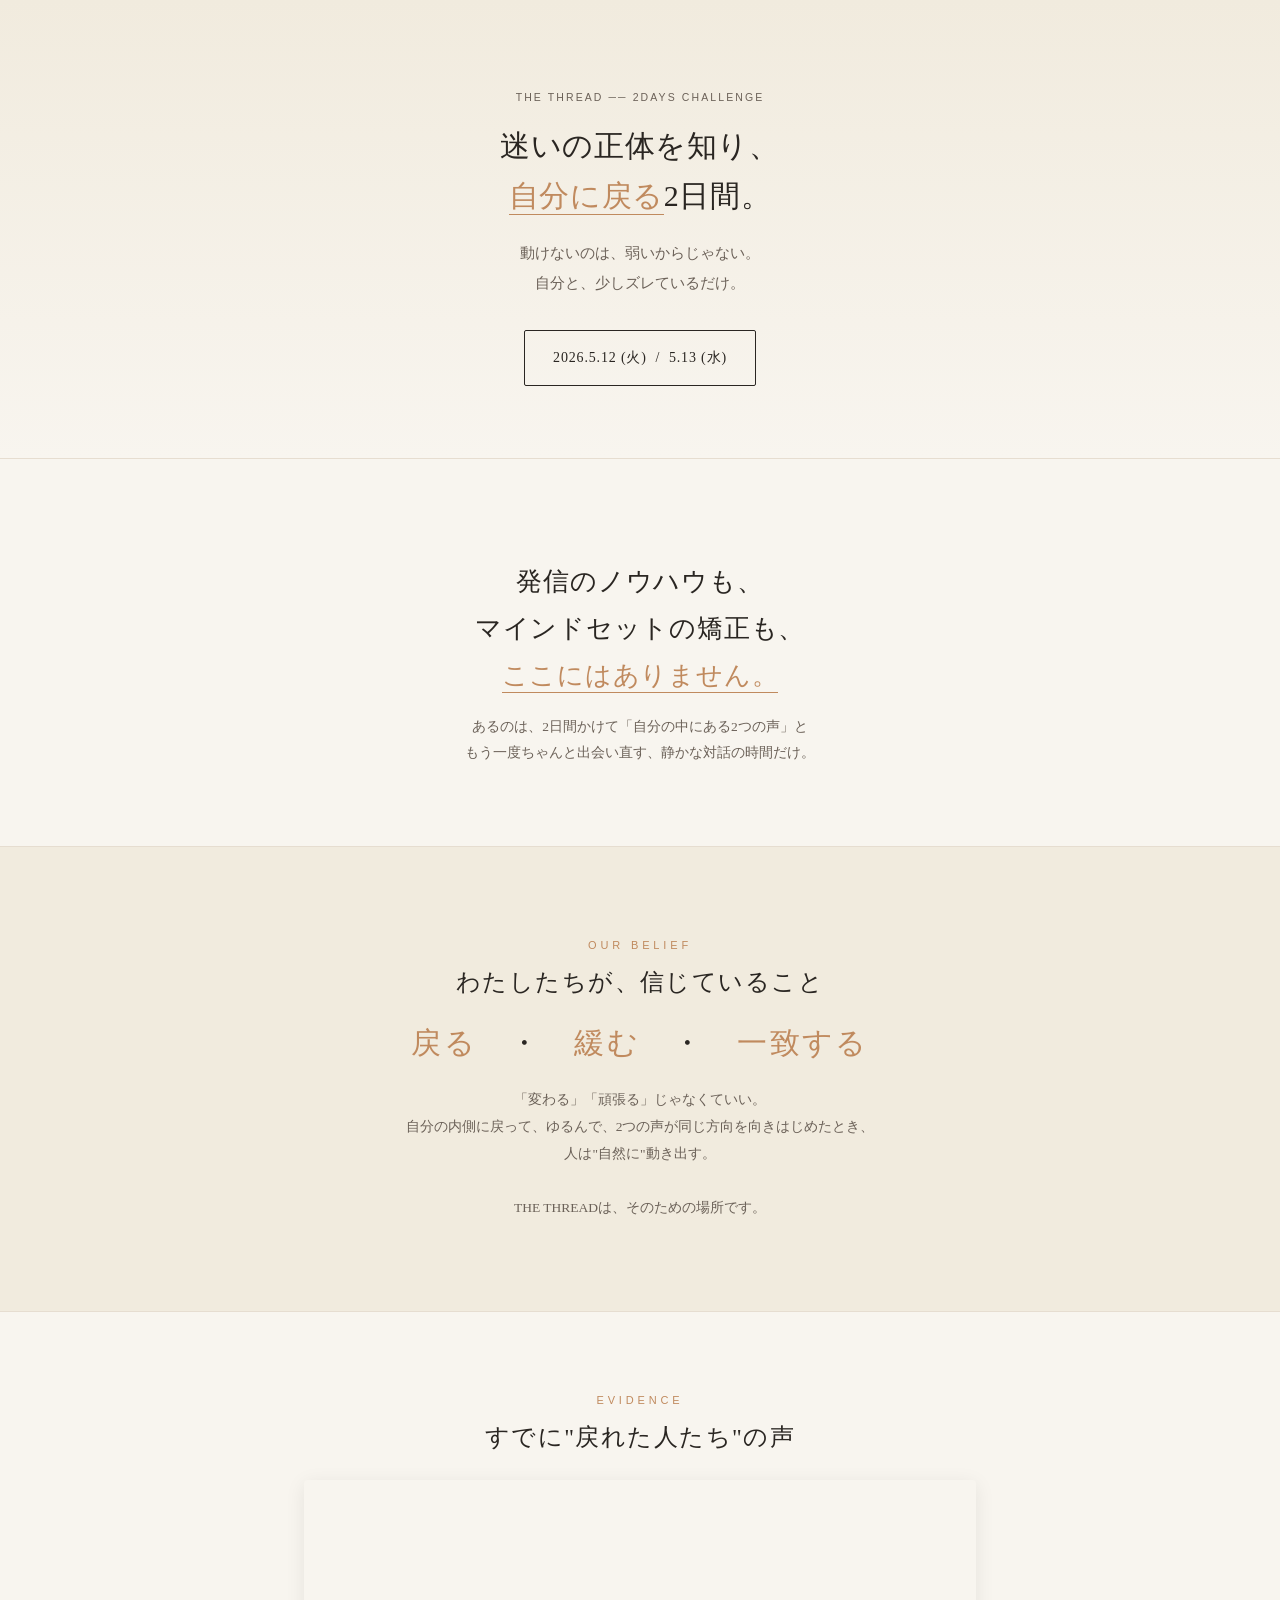
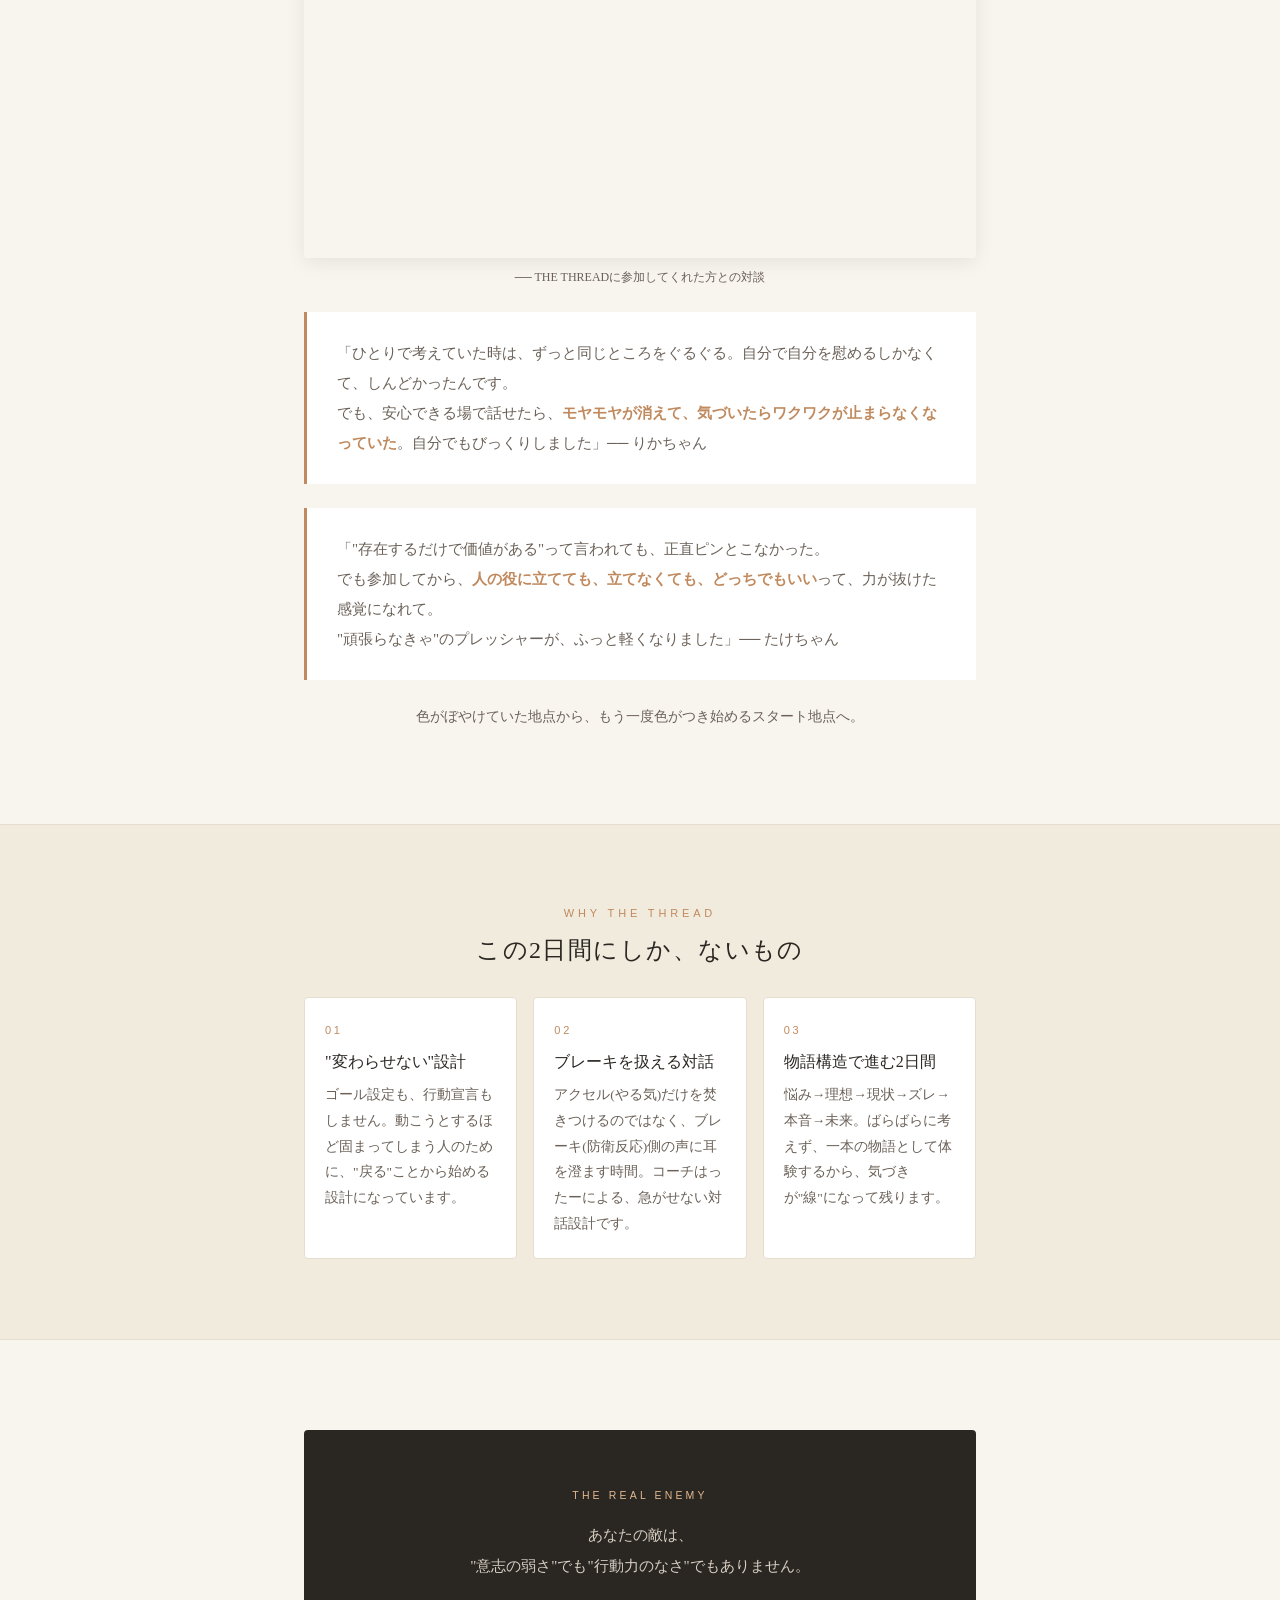
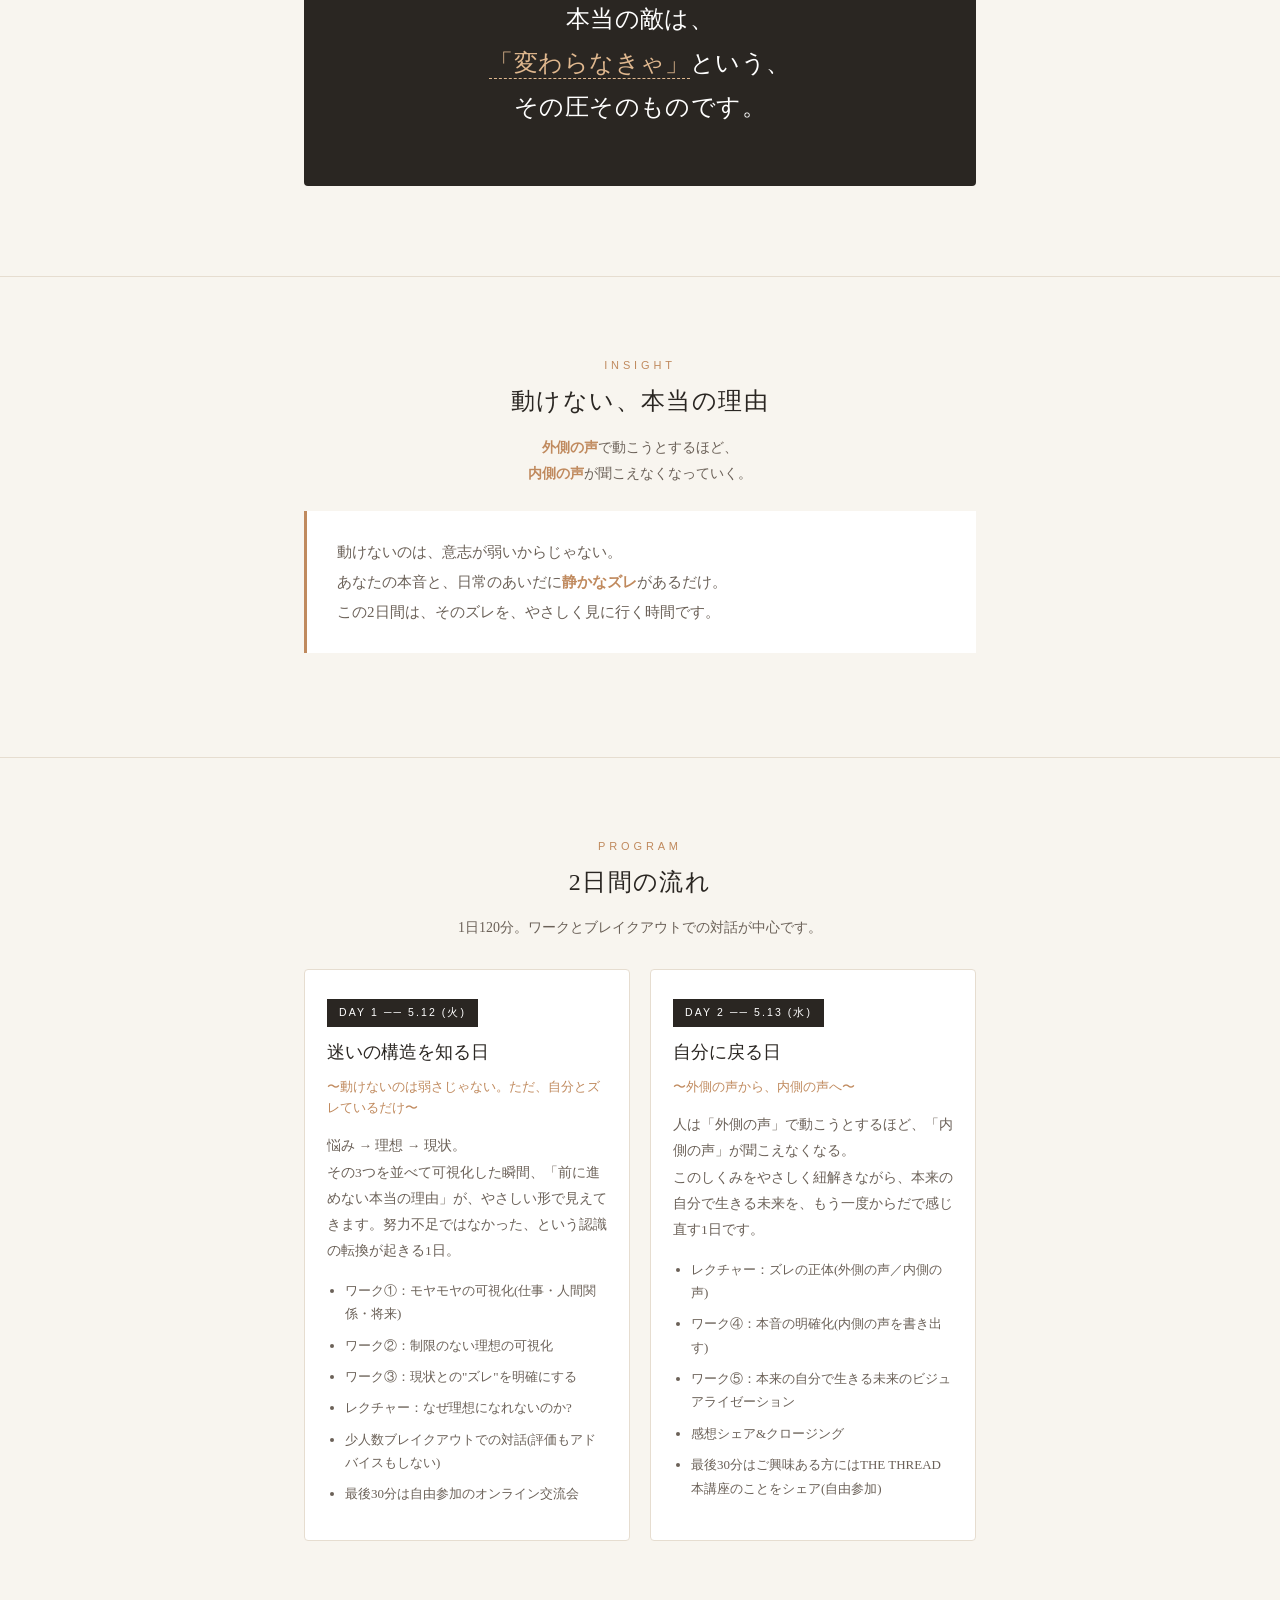
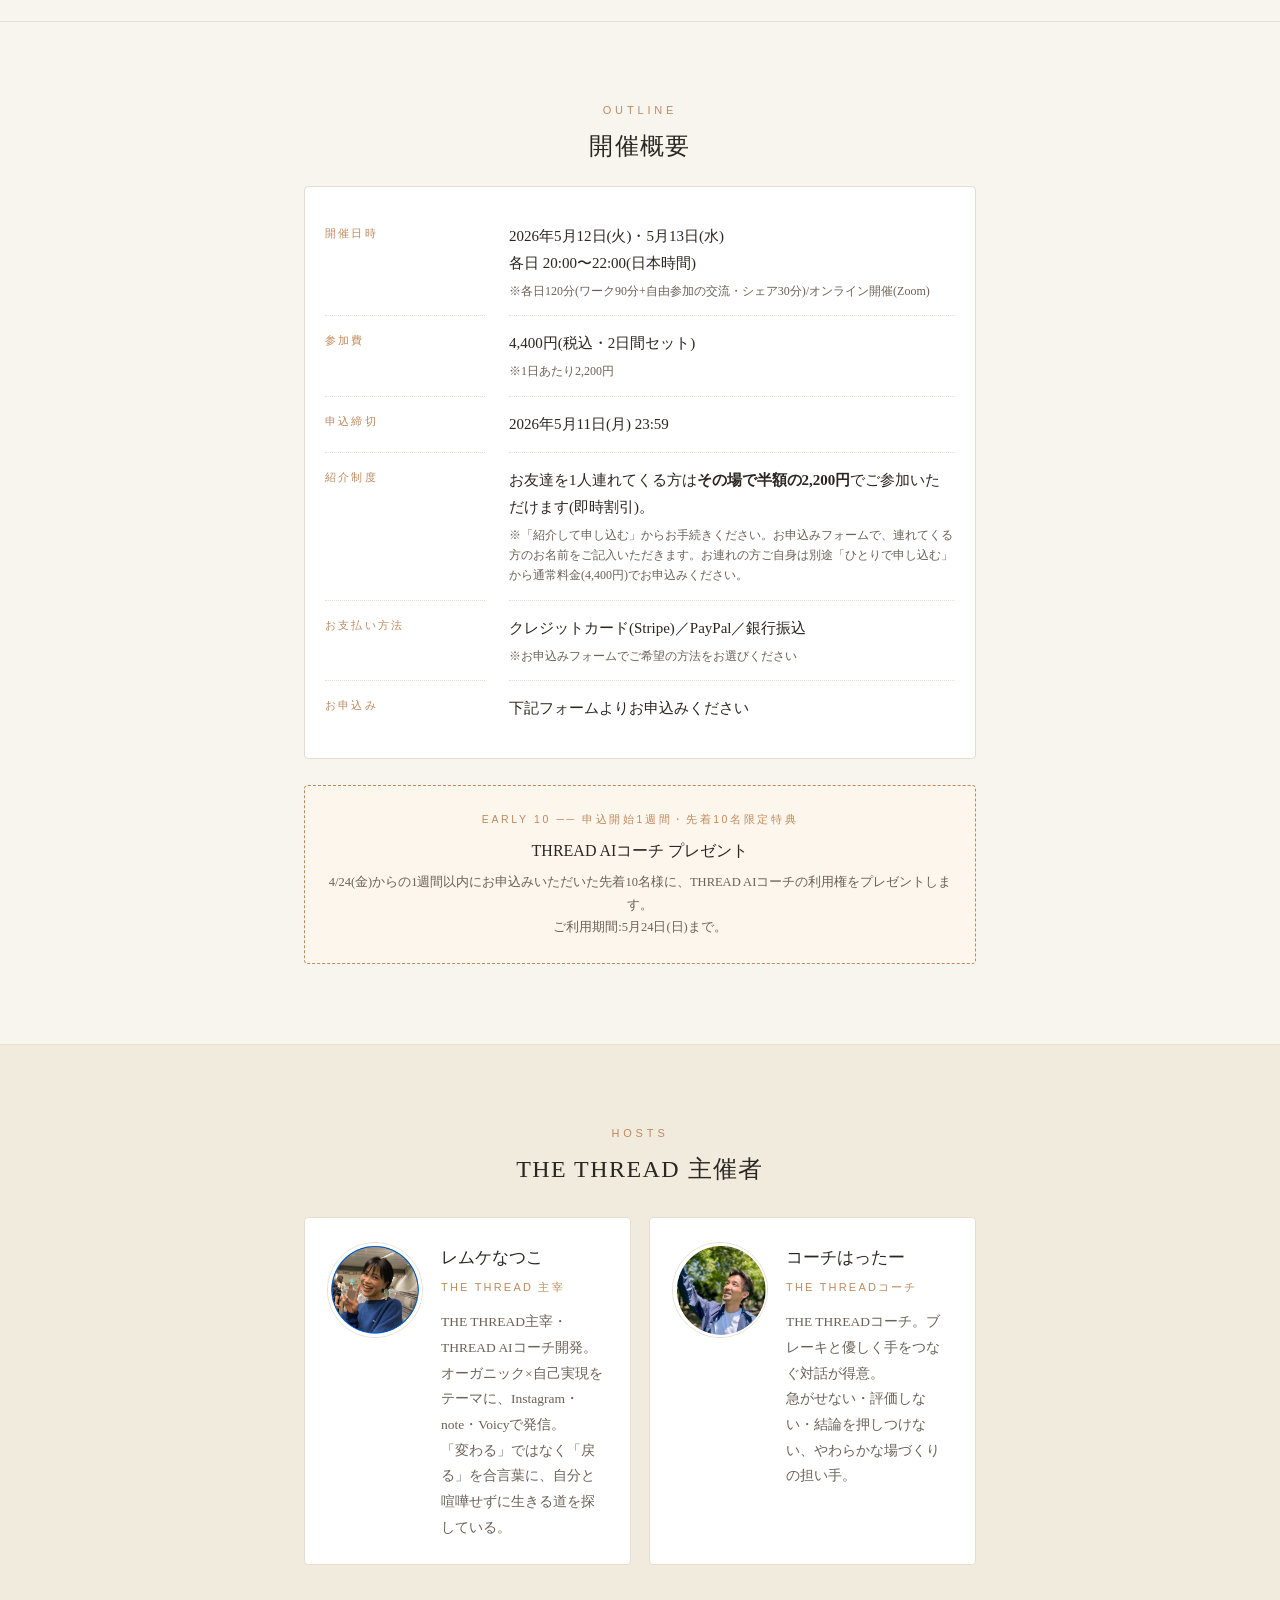
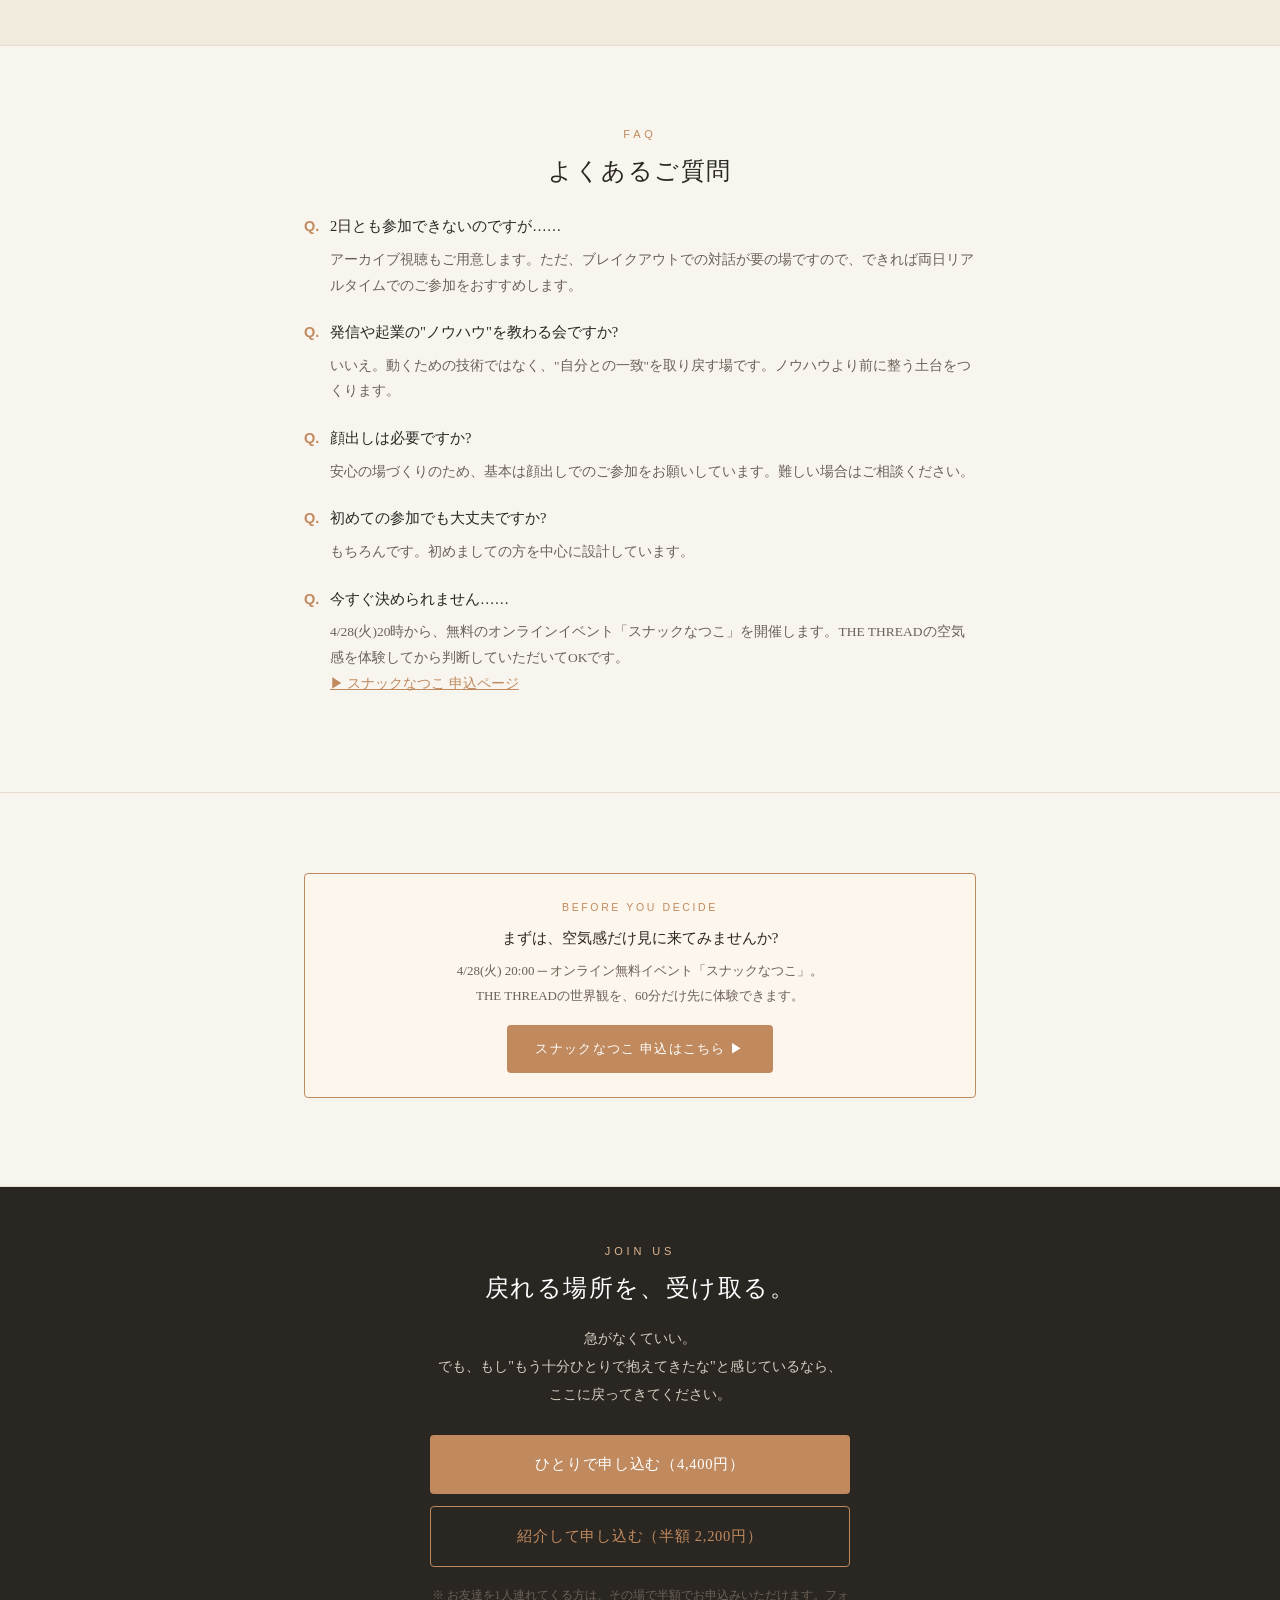
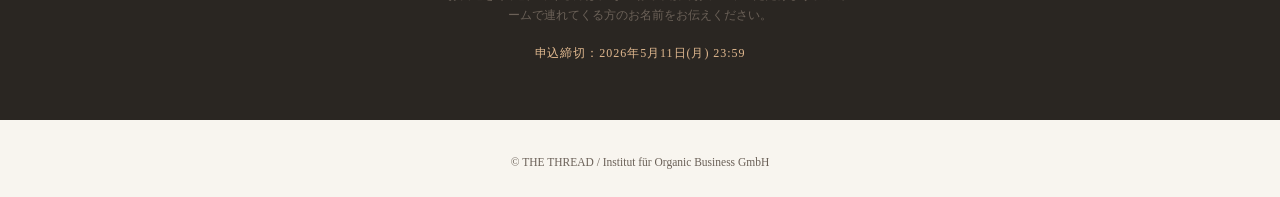
==== 2day/index.html @ d7f99534 "reflect hatter feedback - add profile pics to 2day/ - remove AIコーチ from Unique (not in this challeng" ====
<!DOCTYPE html>
<html lang="ja">
<head>
<meta charset="UTF-8">
<meta name="viewport" content="width=device-width, initial-scale=1.0">
<title>THE THREAD 2日間チャレンジ｜動けないのは、意志が弱いからじゃない。</title>
<style>
  /* mobile-first design — base styles optimised for 375-414px width */
  :root{
    --bg:#f8f5ef;
    --ink:#2a2622;
    --sub:#6b6158;
    --accent:#c08a5e;
    --accent-soft:#fdf6ec;
    --line:#e6ddd0;
    --card:#ffffff;
  }
  *{box-sizing:border-box}
  html{-webkit-text-size-adjust:100%}
  body{
    margin:0;
    padding-bottom:76px; /* sticky CTA分の余白 */
    font-family:"Hiragino Mincho ProN","Yu Mincho","YuMincho",serif;
    background:var(--bg);
    color:var(--ink);
    line-height:1.85;
    font-size:15px;
    -webkit-font-smoothing:antialiased;
  }
  .wrap{padding:0 20px}

  /* HERO */
  .hero{
    padding:56px 20px 48px;
    text-align:center;
    background:linear-gradient(180deg,#f1ebde 0%,var(--bg) 100%);
  }
  .hero .sub{color:var(--sub);letter-spacing:.2em;font-size:10.5px;margin-bottom:14px;font-family:sans-serif}
  .hero h1{
    font-size:22px;
    line-height:1.75;
    margin:0 0 18px;
    font-weight:500;
    letter-spacing:.02em;
  }
  .hero h1 em{
    font-style:normal;
    color:var(--accent);
    border-bottom:1px solid var(--accent);
    padding-bottom:2px;
  }
  .hero p.lead{color:var(--sub);font-size:13.5px;margin:0;line-height:2}
  .date-badge{
    display:inline-block;
    margin-top:24px;
    padding:12px 22px;
    border:1px solid var(--ink);
    border-radius:2px;
    font-size:13px;
    letter-spacing:.06em;
  }

  section{padding:52px 0;border-top:1px solid var(--line)}

  /* headings */
  h2{
    font-size:18px;
    text-align:center;
    margin:0 0 14px;
    font-weight:500;
    letter-spacing:.06em;
    line-height:1.6;
  }
  h2 .en{
    display:block;
    font-size:10px;
    color:var(--accent);
    letter-spacing:.35em;
    margin-bottom:8px;
    font-family:sans-serif;
  }
  h3{font-size:17px;margin:24px 0 10px;font-weight:500;line-height:1.6}

  .center{text-align:center}
  .lead-copy{color:var(--sub);font-size:14px}

  /* quote */
  .quote{
    background:var(--card);
    border-left:3px solid var(--accent);
    padding:20px 20px;
    margin:24px 0;
    font-size:14px;
    color:var(--sub);
    line-height:2;
  }

  /* core message block */
  .message{
    text-align:center;
    font-size:17px;
    line-height:2.1;
    margin:20px 0;
    letter-spacing:.03em;
  }
  .message strong{
    color:var(--accent);
    font-weight:500;
    border-bottom:1px dashed var(--accent);
    padding-bottom:2px;
  }

  /* day cards */
  .days{display:flex;flex-direction:column;gap:20px;margin-top:28px}
  .day{
    background:var(--card);
    padding:26px 22px;
    border:1px solid var(--line);
    border-radius:4px;
  }
  .day .tag{
    display:inline-block;
    background:var(--ink);
    color:#fff;
    font-size:10.5px;
    letter-spacing:.2em;
    padding:4px 12px;
    margin-bottom:12px;
    font-family:sans-serif;
  }
  .day h3{margin-top:0;font-size:18px;line-height:1.55}
  .day .theme{color:var(--accent);font-size:12.5px;margin-bottom:14px;line-height:1.7}
  .day .desc{color:var(--sub);font-size:13.5px;margin:0;line-height:1.95}
  .day ul{padding-left:18px;margin:14px 0 0;color:var(--sub);font-size:13px}
  .day li{margin-bottom:8px;line-height:1.8}

  /* outline — stacked key/value on mobile */
  .outline{
    background:var(--card);
    padding:22px 20px;
    border:1px solid var(--line);
    border-radius:4px;
    margin:20px 0;
  }
  .outline dl{margin:0;padding:0}
  .outline dt{
    color:var(--accent);
    font-size:11px;
    letter-spacing:.2em;
    font-family:sans-serif;
    margin-top:18px;
    padding-bottom:4px;
    border-bottom:1px dotted var(--line);
  }
  .outline dt:first-of-type{margin-top:0}
  .outline dd{
    margin:8px 0 0;
    font-size:15px;
    line-height:1.8;
  }
  .outline dd small{display:block;color:var(--sub);font-size:12px;margin-top:4px;line-height:1.7}

  /* bonus */
  .bonus{
    background:var(--accent-soft);
    border:1px dashed var(--accent);
    padding:24px 20px;
    margin-top:26px;
    text-align:center;
    border-radius:4px;
  }
  .bonus .label{
    color:var(--accent);
    font-size:10.5px;
    letter-spacing:.25em;
    margin-bottom:8px;
    font-family:sans-serif;
  }
  .bonus strong{font-size:16px;display:block;margin-bottom:8px;font-weight:500;line-height:1.6}
  .bonus p{margin:0;font-size:12.5px;color:var(--sub);line-height:1.8}

  /* hosts */
  .host{display:flex;flex-direction:column;gap:18px;margin-top:28px}
  .host-box{
    background:var(--card);
    padding:24px 22px;
    border:1px solid var(--line);
    border-radius:4px;
    display:flex;
    gap:18px;
    align-items:flex-start;
  }
  .host-box .photo{
    flex:0 0 96px;
    width:96px;height:96px;
    border-radius:50%;
    object-fit:cover;
    border:1px solid var(--line);
  }
  .host-box .text{flex:1;min-width:0}
  .host-box .name{font-size:17px;margin-bottom:4px}
  .host-box .role{color:var(--accent);font-size:11px;letter-spacing:.2em;margin-bottom:12px;font-family:sans-serif}
  .host-box p{font-size:13.5px;color:var(--sub);margin:0;line-height:1.9}
  @media (max-width:480px){
    .host-box{flex-direction:column;align-items:center;text-align:center}
  }

  /* CTA choice buttons */
  .cta-choice{display:flex;flex-direction:column;gap:12px;max-width:420px;margin:24px auto 0}
  .cta-choice a{
    display:block;
    padding:16px 20px;
    background:var(--accent);
    color:#fff;
    text-decoration:none;
    border-radius:4px;
    font-size:14.5px;
    letter-spacing:.05em;
    text-align:center;
    transition:opacity .2s;
  }
  .cta-choice a.secondary{
    background:transparent;
    color:var(--accent);
    border:1px solid var(--accent);
  }
  .cta-choice a:hover{opacity:.85}
  .cta-choice .note{font-size:12px;color:var(--sub);text-align:center;margin:4px 0 0;line-height:1.7}

  /* FAQ */
  .faq{margin-top:24px}
  .faq dt{
    font-weight:500;
    margin-top:22px;
    padding-left:26px;
    position:relative;
    font-size:14.5px;
    line-height:1.7;
  }
  .faq dt::before{
    content:"Q.";
    color:var(--accent);
    position:absolute;
    left:0;
    font-family:sans-serif;
    font-weight:600;
  }
  .faq dd{margin:8px 0 0 26px;color:var(--sub);font-size:13.5px;line-height:1.9}

  /* CTA section */
  .cta{background:var(--ink);color:#fff;padding:56px 20px;text-align:center}
  .cta h2{color:#fff}
  .cta h2 .en{color:#e0b88f}
  .cta p{color:#d8cfc3;margin:18px 0 26px;font-size:14px;line-height:2}
  .btn{
    display:block;
    width:100%;
    background:var(--accent);
    color:#fff;
    padding:20px;
    text-decoration:none;
    font-size:16px;
    letter-spacing:.15em;
    border-radius:4px;
    font-weight:500;
    box-shadow:0 4px 16px rgba(192,138,94,.3);
  }
  .btn:active{transform:translateY(1px)}
  .deadline{margin-top:16px;font-size:12px;color:#e0b88f;letter-spacing:.08em}

  /* sticky mobile CTA */
  .sticky-cta{
    position:fixed;
    left:0;right:0;bottom:0;
    background:rgba(42,38,34,.96);
    backdrop-filter:blur(8px);
    padding:10px 14px;
    z-index:100;
    box-shadow:0 -2px 12px rgba(0,0,0,.15);
  }
  .sticky-cta a{
    display:block;
    background:var(--accent);
    color:#fff;
    text-align:center;
    padding:14px;
    text-decoration:none;
    border-radius:4px;
    font-size:14px;
    letter-spacing:.1em;
    font-weight:500;
  }

  .video{
    position:relative;
    width:100%;
    padding-top:56.25%;
    margin:24px 0 8px;
    border-radius:4px;
    overflow:hidden;
    box-shadow:0 4px 20px rgba(0,0,0,.08);
  }
  .video iframe{
    position:absolute;top:0;left:0;
    width:100%;height:100%;
    border:0;
  }
  .video-caption{text-align:center;font-size:12px;color:var(--sub);margin:0 0 8px}

  /* D: 宣言 */
  .declare{text-align:center;padding:20px 0 0}
  .declare .big{font-size:22px;line-height:1.8;font-weight:500;letter-spacing:.03em;margin:0 0 14px}
  .declare .big em{font-style:normal;color:var(--accent);border-bottom:1px solid var(--accent);padding-bottom:2px}
  .declare .small{font-size:13.5px;color:var(--sub);line-height:1.95;margin:0}

  /* B: 世界観の額装 */
  .belief{text-align:center;padding:10px 0}
  .belief .tri{
    font-size:24px;
    letter-spacing:.08em;
    margin:16px 0 18px;
    line-height:1.7;
    font-weight:500;
  }
  .belief .tri span{color:var(--accent)}
  .belief .note{color:var(--sub);font-size:13.5px;line-height:2;max-width:520px;margin:0 auto}

  /* U: ユニークグリッド */
  .unique-grid{display:flex;flex-direction:column;gap:16px;margin-top:28px}
  .unique-item{
    background:var(--card);
    padding:22px 20px;
    border:1px solid var(--line);
    border-radius:4px;
    position:relative;
  }
  .unique-item .num{
    font-family:sans-serif;
    color:var(--accent);
    font-size:11px;
    letter-spacing:.25em;
    margin-bottom:8px;
  }
  .unique-item h3{margin:0 0 8px;font-size:16px;line-height:1.6}
  .unique-item p{margin:0;font-size:13.5px;color:var(--sub);line-height:1.9}

  /* N: 隠れた敵 */
  .enemy{
    background:var(--ink);
    color:#f1ebde;
    padding:40px 24px;
    border-radius:4px;
    text-align:center;
    margin:10px 0;
  }
  .enemy .label{
    color:#e0b88f;
    font-size:10.5px;
    letter-spacing:.3em;
    margin-bottom:14px;
    font-family:sans-serif;
  }
  .enemy .line{font-size:15px;line-height:2.1;margin:0 0 14px;color:#d8cfc3}
  .enemy .punch{
    font-size:20px;
    line-height:1.85;
    margin:14px 0 0;
    color:#fff;
    font-weight:500;
    letter-spacing:.02em;
  }
  .enemy .punch strong{color:#e0b88f;font-weight:500;border-bottom:1px dashed #e0b88f;padding-bottom:2px}

  /* CTA前のスナック導線 */
  .soft-door{
    background:var(--accent-soft);
    border:1px solid var(--accent);
    border-radius:4px;
    padding:24px 20px;
    text-align:center;
    margin:0 0 8px;
  }
  .soft-door .label{color:var(--accent);font-size:10.5px;letter-spacing:.25em;margin-bottom:8px;font-family:sans-serif}
  .soft-door strong{display:block;font-size:15px;margin-bottom:8px;font-weight:500;line-height:1.7}
  .soft-door p{margin:0;font-size:13px;color:var(--sub);line-height:1.9}

  footer{text-align:center;padding:32px 20px 24px;font-size:11.5px;color:var(--sub)}

  /* tablet/desktop */
  @media(min-width:768px){
    body{font-size:16px;padding-bottom:0}
    .wrap{max-width:720px;margin:0 auto;padding:0 24px}
    .hero{padding:88px 24px 72px}
    .hero h1{font-size:30px;line-height:1.65}
    .hero p.lead{font-size:15px}
    .date-badge{font-size:14px;padding:14px 28px;margin-top:32px}
    section{padding:80px 0}
    h2{font-size:24px}
    h2 .en{font-size:11px}
    h3{font-size:19px}
    .quote{padding:26px 30px;font-size:15px}
    .message{font-size:22px;margin:40px 0}
    .days{flex-direction:row}
    .days .day{flex:1}
    .outline dl{display:grid;grid-template-columns:160px 1fr;gap:0 24px}
    .outline dt{
      border-bottom:none;
      padding-top:14px;
      padding-bottom:14px;
      border-top:1px dotted var(--line);
      margin-top:0;
    }
    .outline dt:first-of-type{border-top:none}
    .outline dd{
      padding-top:14px;
      padding-bottom:14px;
      border-top:1px dotted var(--line);
      margin:0;
    }
    .outline dd:nth-of-type(1){border-top:none}
    .host{flex-direction:row}
    .host-box{flex:1}
    .btn{display:inline-block;width:auto;padding:20px 64px}
    .sticky-cta{display:none}
    body{padding-bottom:0}
    .declare .big{font-size:26px}
    .belief .tri{font-size:30px}
    .enemy{padding:56px 40px}
    .enemy .punch{font-size:24px}
    .unique-grid{flex-direction:row;flex-wrap:wrap}
    .unique-item{flex:1;min-width:0}
  }
</style>
</head>
<body>

<header class="hero">
  <div class="sub">THE THREAD ── 2DAYS CHALLENGE</div>
  <h1>迷いの正体を知り、<br><em>自分に戻る</em>2日間。</h1>
  <p class="lead">動けないのは、弱いからじゃない。<br>自分と、少しズレているだけ。</p>
  <div class="date-badge">2026.5.12 (火) &nbsp;/&nbsp; 5.13 (水)</div>
</header>

<!-- D: Distinction（宣言） -->
<section>
  <div class="wrap">
    <div class="declare">
      <p class="big">発信のノウハウも、<br>マインドセットの矯正も、<br><em>ここにはありません。</em></p>
      <p class="small">
        あるのは、2日間かけて「自分の中にある2つの声」と<br>
        もう一度ちゃんと出会い直す、静かな対話の時間だけ。
      </p>
    </div>
  </div>
</section>

<!-- B: Belief（世界観） -->
<section style="background:#f1ebde">
  <div class="wrap">
    <div class="belief">
      <h2><span class="en">OUR BELIEF</span>わたしたちが、信じていること</h2>
      <p class="tri"><span>戻る</span>　・　<span>緩む</span>　・　<span>一致する</span></p>
      <p class="note">
        「変わる」「頑張る」じゃなくていい。<br>
        自分の内側に戻って、ゆるんで、2つの声が同じ方向を向きはじめたとき、<br>
        人は"自然に"動き出す。<br><br>
        THE THREADは、そのための場所です。
      </p>
    </div>
  </div>
</section>

<!-- E: Evidence（証拠） -->
<section>
  <div class="wrap">
    <h2><span class="en">EVIDENCE</span>すでに"戻れた人たち"の声</h2>

    <div class="video">
      <iframe src="https://www.youtube.com/embed/B0XeOKjS_fg?rel=0" title="THE THREAD [2026 Spring] 座談会" frameborder="0" allow="accelerometer; autoplay; clipboard-write; encrypted-media; gyroscope; picture-in-picture; web-share" allowfullscreen></iframe>
    </div>
    <p class="video-caption">── THE THREADに参加してくれた方との対談</p>

    <div class="quote">
      「ひとりで考えていた時は、ずっと同じところをぐるぐる。自分で自分を慰めるしかなくて、しんどかったんです。<br>
      でも、安心できる場で話せたら、<strong style="color:var(--accent)">モヤモヤが消えて、気づいたらワクワクが止まらなくなっていた</strong>。自分でもびっくりしました」── りかちゃん
    </div>
    <div class="quote">
      「"存在するだけで価値がある"って言われても、正直ピンとこなかった。<br>
      でも参加してから、<strong style="color:var(--accent)">人の役に立てても、立てなくても、どっちでもいい</strong>って、力が抜けた感覚になれて。<br>
      "頑張らなきゃ"のプレッシャーが、ふっと軽くなりました」── たけちゃん
    </div>
    <p class="lead-copy center" style="margin-top:24px">
      色がぼやけていた地点から、もう一度色がつき始めるスタート地点へ。
    </p>
  </div>
</section>

<!-- U: Unique（独自の価値） -->
<section style="background:#f1ebde">
  <div class="wrap">
    <h2><span class="en">WHY THE THREAD</span>この2日間にしか、ないもの</h2>
    <div class="unique-grid">
      <div class="unique-item">
        <div class="num">01</div>
        <h3>"変わらせない"設計</h3>
        <p>ゴール設定も、行動宣言もしません。動こうとするほど固まってしまう人のために、"戻る"ことから始める設計になっています。</p>
      </div>
      <div class="unique-item">
        <div class="num">02</div>
        <h3>ブレーキを扱える対話</h3>
        <p>アクセル(やる気)だけを焚きつけるのではなく、ブレーキ(防衛反応)側の声に耳を澄ます時間。コーチはったーによる、急がせない対話設計です。</p>
      </div>
      <div class="unique-item">
        <div class="num">03</div>
        <h3>物語構造で進む2日間</h3>
        <p>悩み→理想→現状→ズレ→本音→未来。ばらばらに考えず、一本の物語として体験するから、気づきが"線"になって残ります。</p>
      </div>
    </div>
  </div>
</section>

<!-- N: Nameless Enemy（隠れた敵） -->
<section>
  <div class="wrap">
    <div class="enemy">
      <div class="label">THE REAL ENEMY</div>
      <p class="line">
        あなたの敵は、<br>
        "意志の弱さ"でも"行動力のなさ"でもありません。
      </p>
      <p class="punch">
        本当の敵は、<br>
        <strong>「変わらなきゃ」</strong>という、<br>
        その圧そのものです。
      </p>
    </div>
  </div>
</section>

<!-- I: Insight（気づき） -->
<section>
  <div class="wrap">
    <h2><span class="en">INSIGHT</span>動けない、本当の理由</h2>
    <p class="lead-copy center" style="margin-bottom:20px">
      <strong style="color:var(--accent)">外側の声</strong>で動こうとするほど、<br>
      <strong style="color:var(--accent)">内側の声</strong>が聞こえなくなっていく。
    </p>
    <div class="quote">
      動けないのは、意志が弱いからじゃない。<br>
      あなたの本音と、日常のあいだに<strong style="color:var(--accent)">静かなズレ</strong>があるだけ。<br>
      この2日間は、そのズレを、やさしく見に行く時間です。
    </div>
  </div>
</section>

<section>
  <div class="wrap">
    <h2><span class="en">PROGRAM</span>2日間の流れ</h2>
    <p class="lead-copy center">1日120分。ワークとブレイクアウトでの対話が中心です。</p>

    <div class="days">
      <div class="day">
        <span class="tag">DAY 1 ── 5.12 (火)</span>
        <h3>迷いの構造を知る日</h3>
        <div class="theme">〜動けないのは弱さじゃない。ただ、自分とズレているだけ〜</div>
        <p class="desc">
          悩み → 理想 → 現状。<br>
          その3つを並べて可視化した瞬間、「前に進めない本当の理由」が、やさしい形で見えてきます。努力不足ではなかった、という認識の転換が起きる1日。
        </p>
        <ul>
          <li>ワーク①：モヤモヤの可視化(仕事・人間関係・将来)</li>
          <li>ワーク②：制限のない理想の可視化</li>
          <li>ワーク③：現状との"ズレ"を明確にする</li>
          <li>レクチャー：なぜ理想になれないのか?</li>
          <li>少人数ブレイクアウトでの対話(評価もアドバイスもしない)</li>
          <li>最後30分は自由参加のオンライン交流会</li>
        </ul>
      </div>

      <div class="day">
        <span class="tag">DAY 2 ── 5.13 (水)</span>
        <h3>自分に戻る日</h3>
        <div class="theme">〜外側の声から、内側の声へ〜</div>
        <p class="desc">
          人は「外側の声」で動こうとするほど、「内側の声」が聞こえなくなる。<br>
          このしくみをやさしく紐解きながら、本来の自分で生きる未来を、もう一度からだで感じ直す1日です。
        </p>
        <ul>
          <li>レクチャー：ズレの正体(外側の声／内側の声)</li>
          <li>ワーク④：本音の明確化(内側の声を書き出す)</li>
          <li>ワーク⑤：本来の自分で生きる未来のビジュアライゼーション</li>
          <li>感想シェア&クロージング</li>
          <li>最後30分はご興味ある方にはTHE THREAD本講座のことをシェア(自由参加)</li>
        </ul>
      </div>
    </div>
  </div>
</section>

<section>
  <div class="wrap">
    <h2><span class="en">OUTLINE</span>開催概要</h2>
    <div class="outline">
      <dl>
        <dt>開催日時</dt><dd>2026年5月12日(火)・5月13日(水)<br>各日 20:00〜22:00(日本時間)<small>※各日120分(ワーク90分+自由参加の交流・シェア30分)/オンライン開催(Zoom)</small></dd>
        <dt>参加費</dt><dd>4,400円(税込・2日間セット)<small>※1日あたり2,200円</small></dd>
        <dt>申込締切</dt><dd>2026年5月11日(月) 23:59</dd>
        <dt>紹介制度</dt><dd>お友達を1人連れてくる方は<strong>その場で半額の2,200円</strong>でご参加いただけます(即時割引)。<small>※「紹介して申し込む」からお手続きください。お申込みフォームで、連れてくる方のお名前をご記入いただきます。お連れの方ご自身は別途「ひとりで申し込む」から通常料金(4,400円)でお申込みください。</small></dd>
        <dt>お支払い方法</dt><dd>クレジットカード(Stripe)／PayPal／銀行振込<small>※お申込みフォームでご希望の方法をお選びください</small></dd>
        <dt>お申込み</dt><dd>下記フォームよりお申込みください</dd>
      </dl>
    </div>

    <div class="bonus">
      <div class="label">EARLY 10 ── 申込開始1週間・先着10名限定特典</div>
      <strong>THREAD AIコーチ プレゼント</strong>
      <p>4/24(金)からの1週間以内にお申込みいただいた先着10名様に、THREAD AIコーチの利用権をプレゼントします。<br>ご利用期間:5月24日(日)まで。</p>
    </div>
  </div>
</section>

<section style="background:#f1ebde">
  <div class="wrap">
    <h2><span class="en">HOSTS</span>THE THREAD 主催者</h2>
    <div class="host">
      <div class="host-box">
        <img src="profilepics/natsuko.png" alt="レムケなつこ" class="photo">
        <div class="text">
          <div class="name">レムケなつこ</div>
          <div class="role">THE THREAD 主宰</div>
          <p>THE THREAD主宰・THREAD AIコーチ開発。オーガニック×自己実現をテーマに、Instagram・note・Voicyで発信。<br>「変わる」ではなく「戻る」を合言葉に、自分と喧嘩せずに生きる道を探している。</p>
        </div>
      </div>
      <div class="host-box">
        <img src="profilepics/hatter.png" alt="コーチはったー" class="photo">
        <div class="text">
          <div class="name">コーチはったー</div>
          <div class="role">THE THREADコーチ</div>
          <p>THE THREADコーチ。ブレーキと優しく手をつなぐ対話が得意。<br>急がせない・評価しない・結論を押しつけない、やわらかな場づくりの担い手。</p>
        </div>
      </div>
    </div>
  </div>
</section>

<section>
  <div class="wrap">
    <h2><span class="en">FAQ</span>よくあるご質問</h2>
    <dl class="faq">
      <dt>2日とも参加できないのですが……</dt>
      <dd>アーカイブ視聴もご用意します。ただ、ブレイクアウトでの対話が要の場ですので、できれば両日リアルタイムでのご参加をおすすめします。</dd>
      <dt>発信や起業の"ノウハウ"を教わる会ですか?</dt>
      <dd>いいえ。動くための技術ではなく、"自分との一致"を取り戻す場です。ノウハウより前に整う土台をつくります。</dd>
      <dt>顔出しは必要ですか?</dt>
      <dd>安心の場づくりのため、基本は顔出しでのご参加をお願いしています。難しい場合はご相談ください。</dd>
      <dt>初めての参加でも大丈夫ですか?</dt>
      <dd>もちろんです。初めましての方を中心に設計しています。</dd>
      <dt>今すぐ決められません……</dt>
      <dd>4/28(火)20時から、無料のオンラインイベント「スナックなつこ」を開催します。THE THREADの空気感を体験してから判断していただいてOKです。<br><a href="https://iobschool.github.io/snack-natsuko/" target="_blank" rel="noopener" style="color:var(--accent);text-decoration:underline">▶ スナックなつこ 申込ページ</a></dd>
    </dl>
  </div>
</section>

<!-- K直前: やわらかい導線 -->
<section>
  <div class="wrap">
    <div class="soft-door">
      <div class="label">BEFORE YOU DECIDE</div>
      <strong>まずは、空気感だけ見に来てみませんか?</strong>
      <p>4/28(火) 20:00 ─ オンライン無料イベント「スナックなつこ」。<br>THE THREADの世界観を、60分だけ先に体験できます。</p>
      <p style="margin-top:16px"><a href="https://iobschool.github.io/snack-natsuko/" target="_blank" rel="noopener" style="display:inline-block;background:var(--accent);color:#fff;padding:12px 28px;text-decoration:none;border-radius:4px;font-size:13px;letter-spacing:.1em">スナックなつこ 申込はこちら ▶</a></p>
    </div>
  </div>
</section>

<!-- K: Kinetic（行動喚起） -->
<section class="cta">
  <h2><span class="en">JOIN US</span>戻れる場所を、受け取る。</h2>
  <p>急がなくていい。<br>でも、もし"もう十分ひとりで抱えてきたな"と感じているなら、<br>ここに戻ってきてください。</p>
  <div class="cta-choice">
    <a href="apply-single.html">ひとりで申し込む（4,400円）</a>
    <a href="apply-referral.html" class="secondary">紹介して申し込む（半額 2,200円）</a>
    <p class="note" style="margin:6px 0 0;font-size:12px">※ お友達を1人連れてくる方は、その場で半額でお申込みいただけます。フォームで連れてくる方のお名前をお伝えください。</p>
  </div>
  <div class="deadline">申込締切：2026年5月11日(月) 23:59</div>
</section>

<footer>
  © THE THREAD / Institut für Organic Business GmbH
</footer>

<div class="sticky-cta">
  <a href="#">お申込みはこちら ─ 締切 5/11 23:59</a>
</div>

</body>
</html>
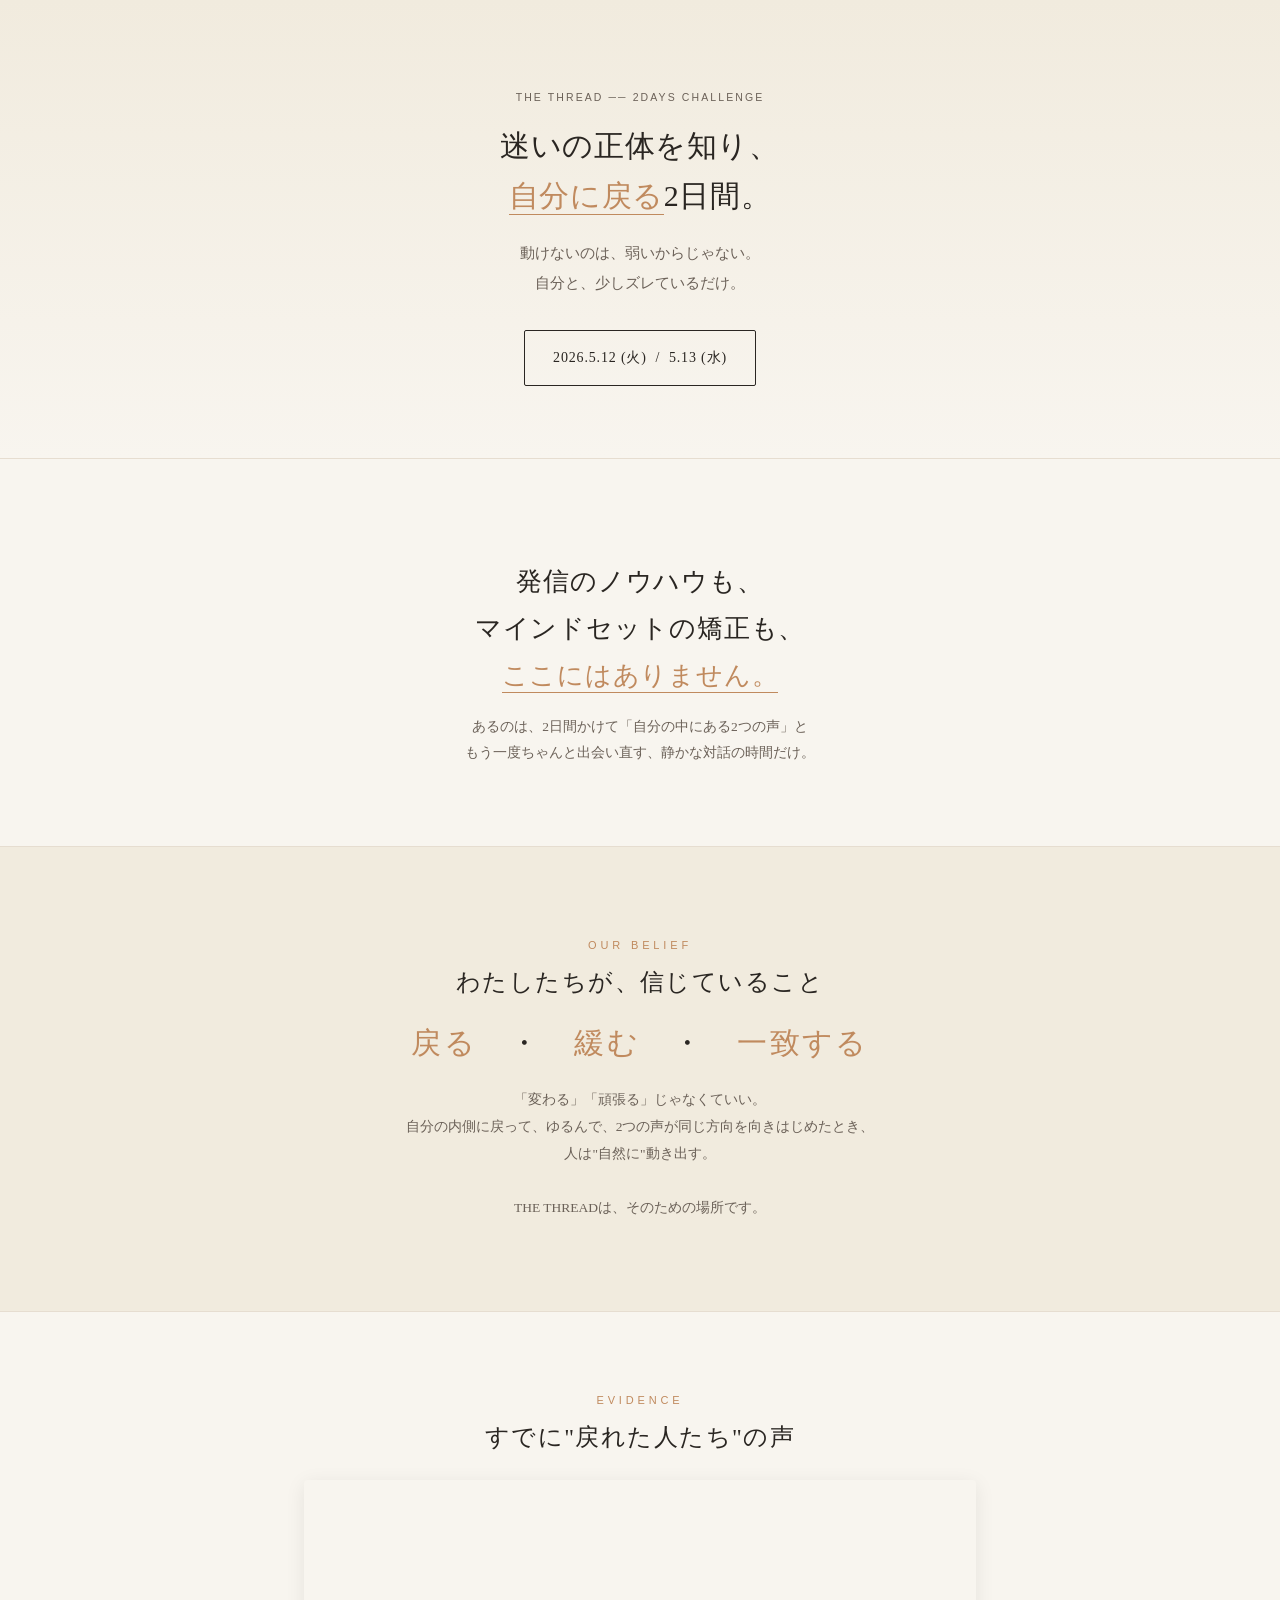
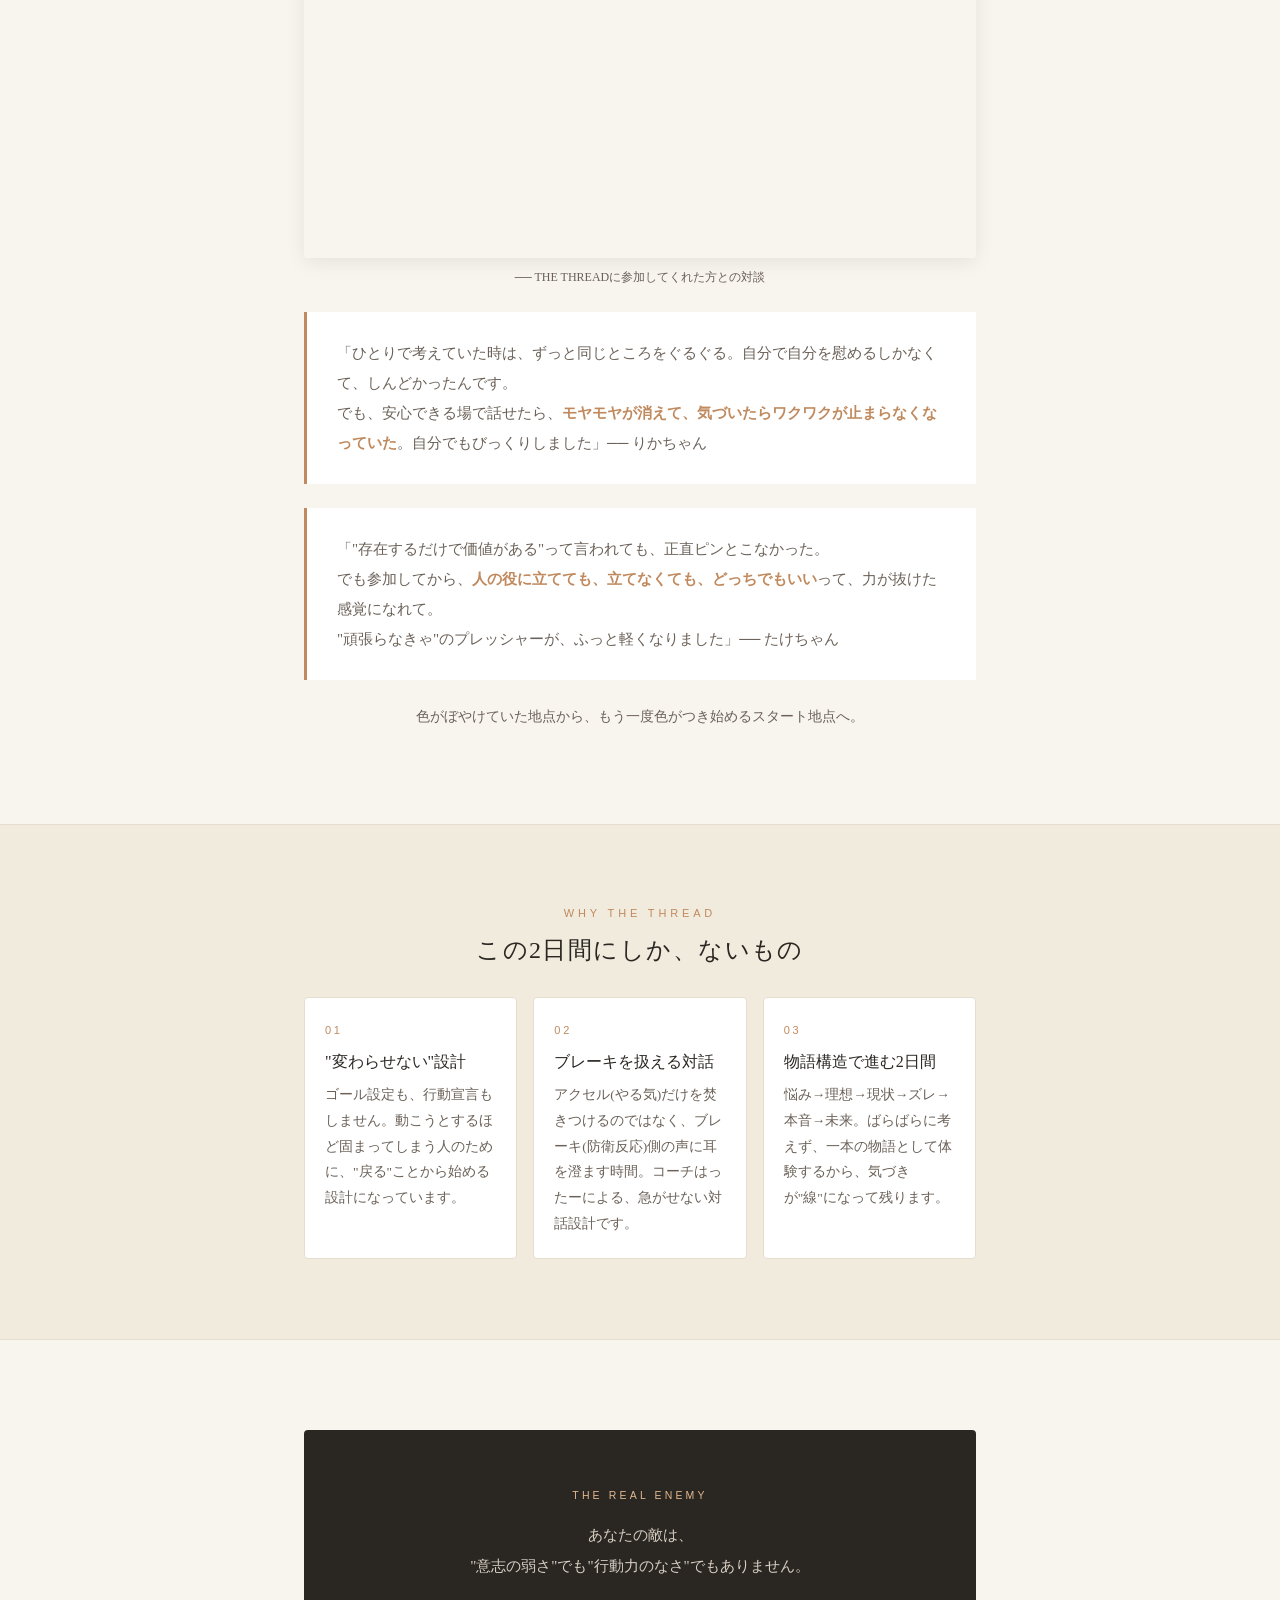
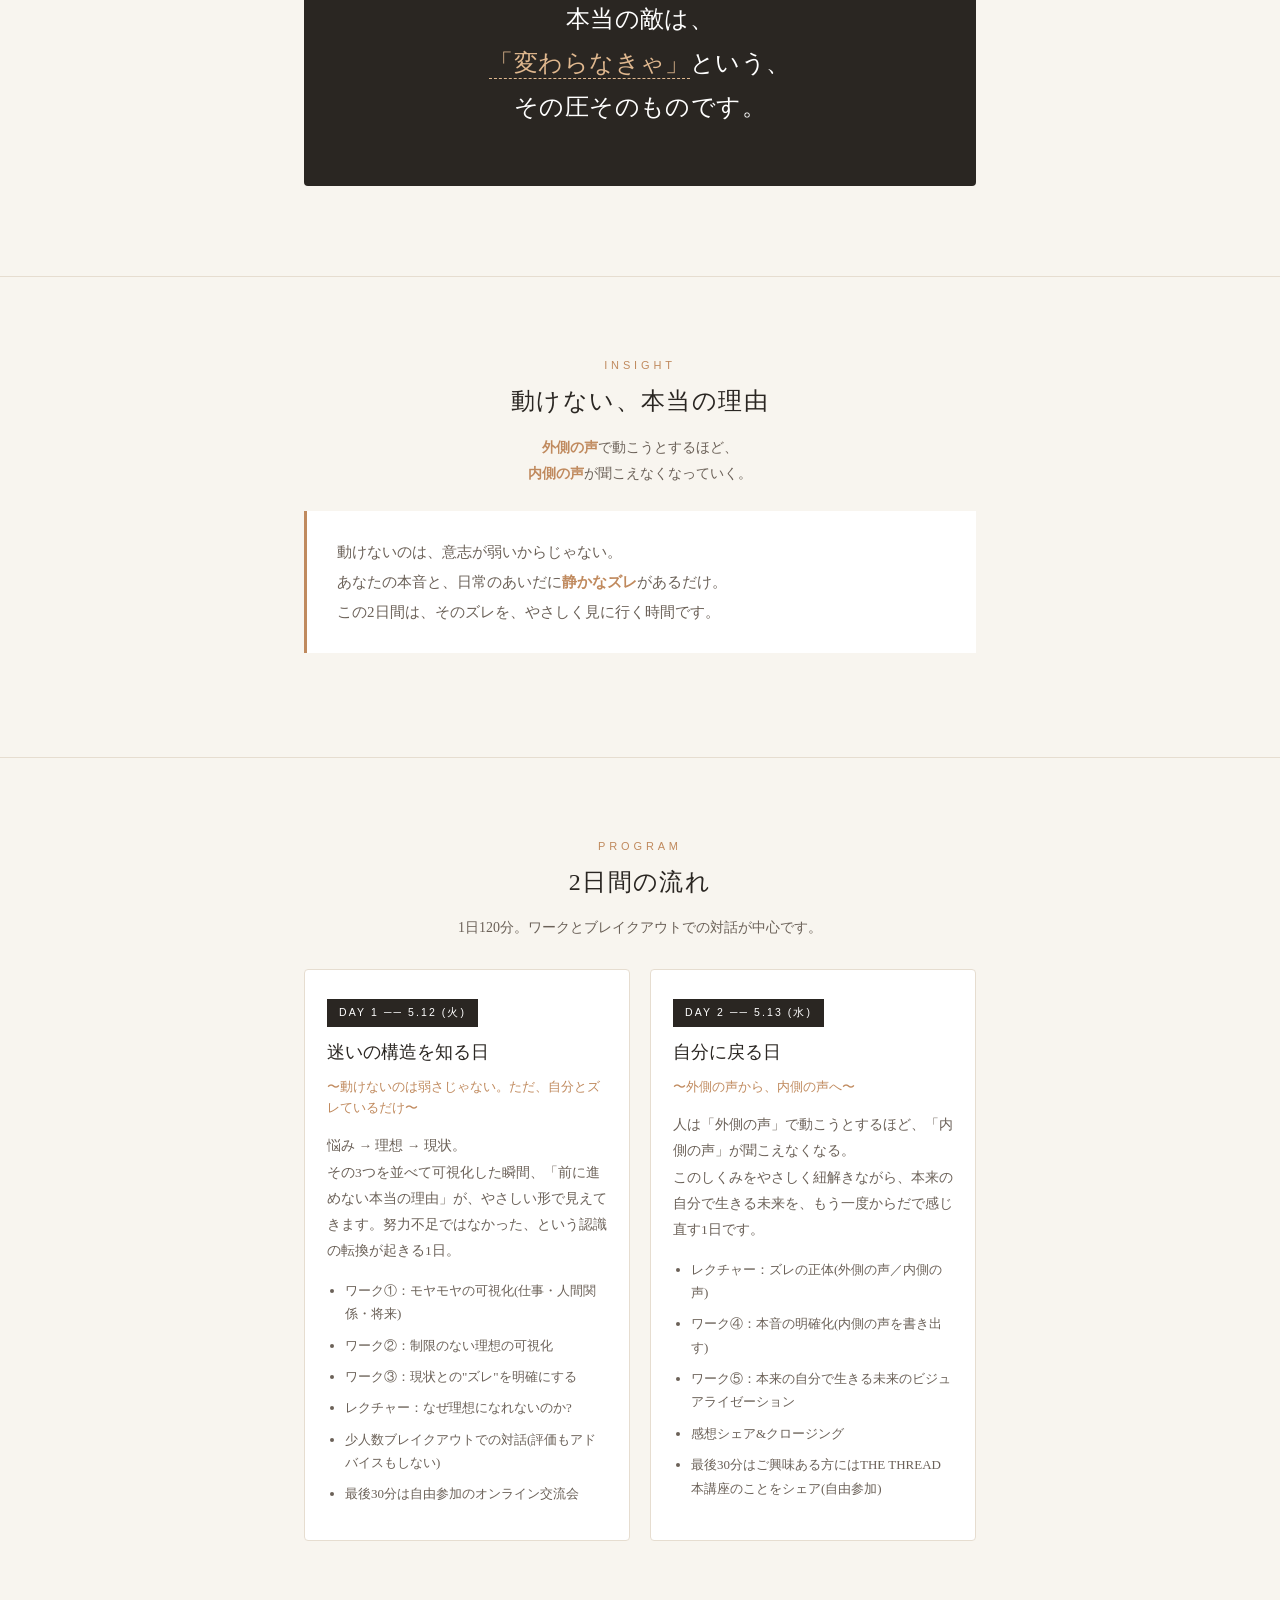
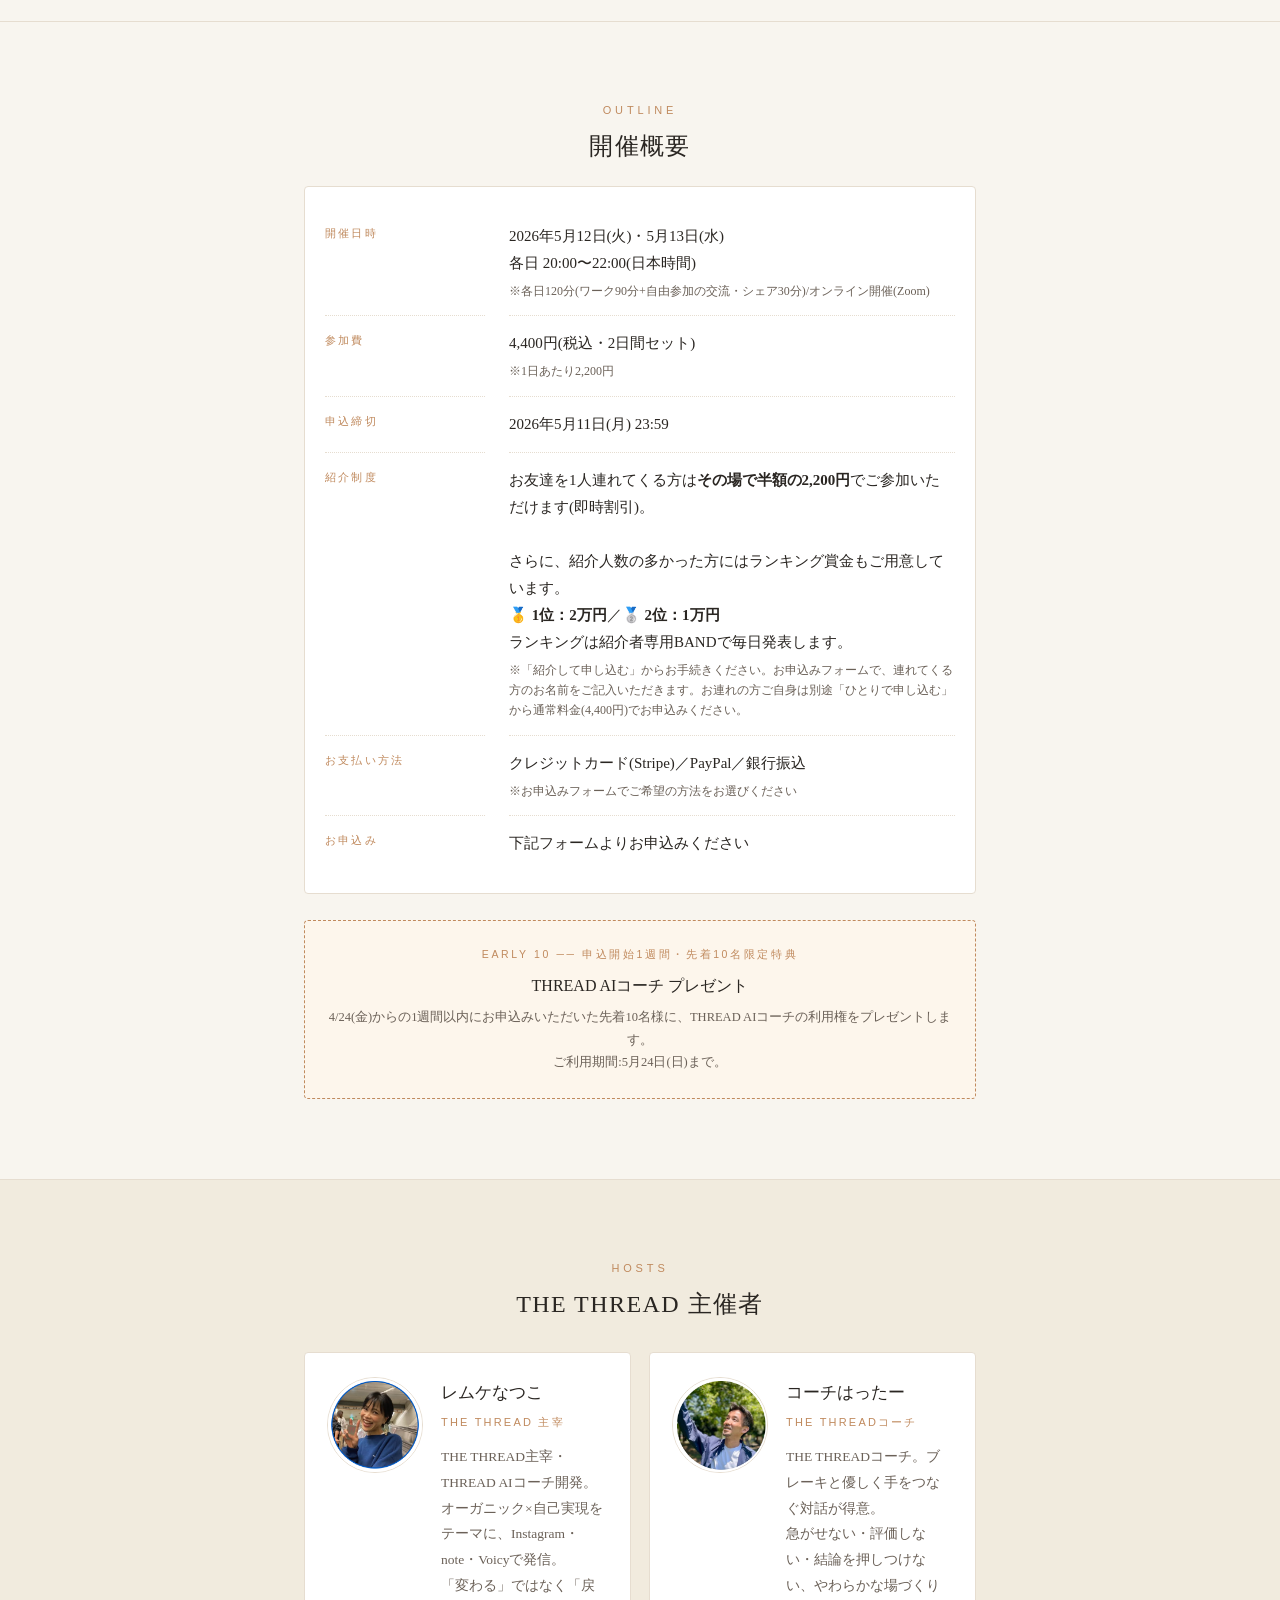
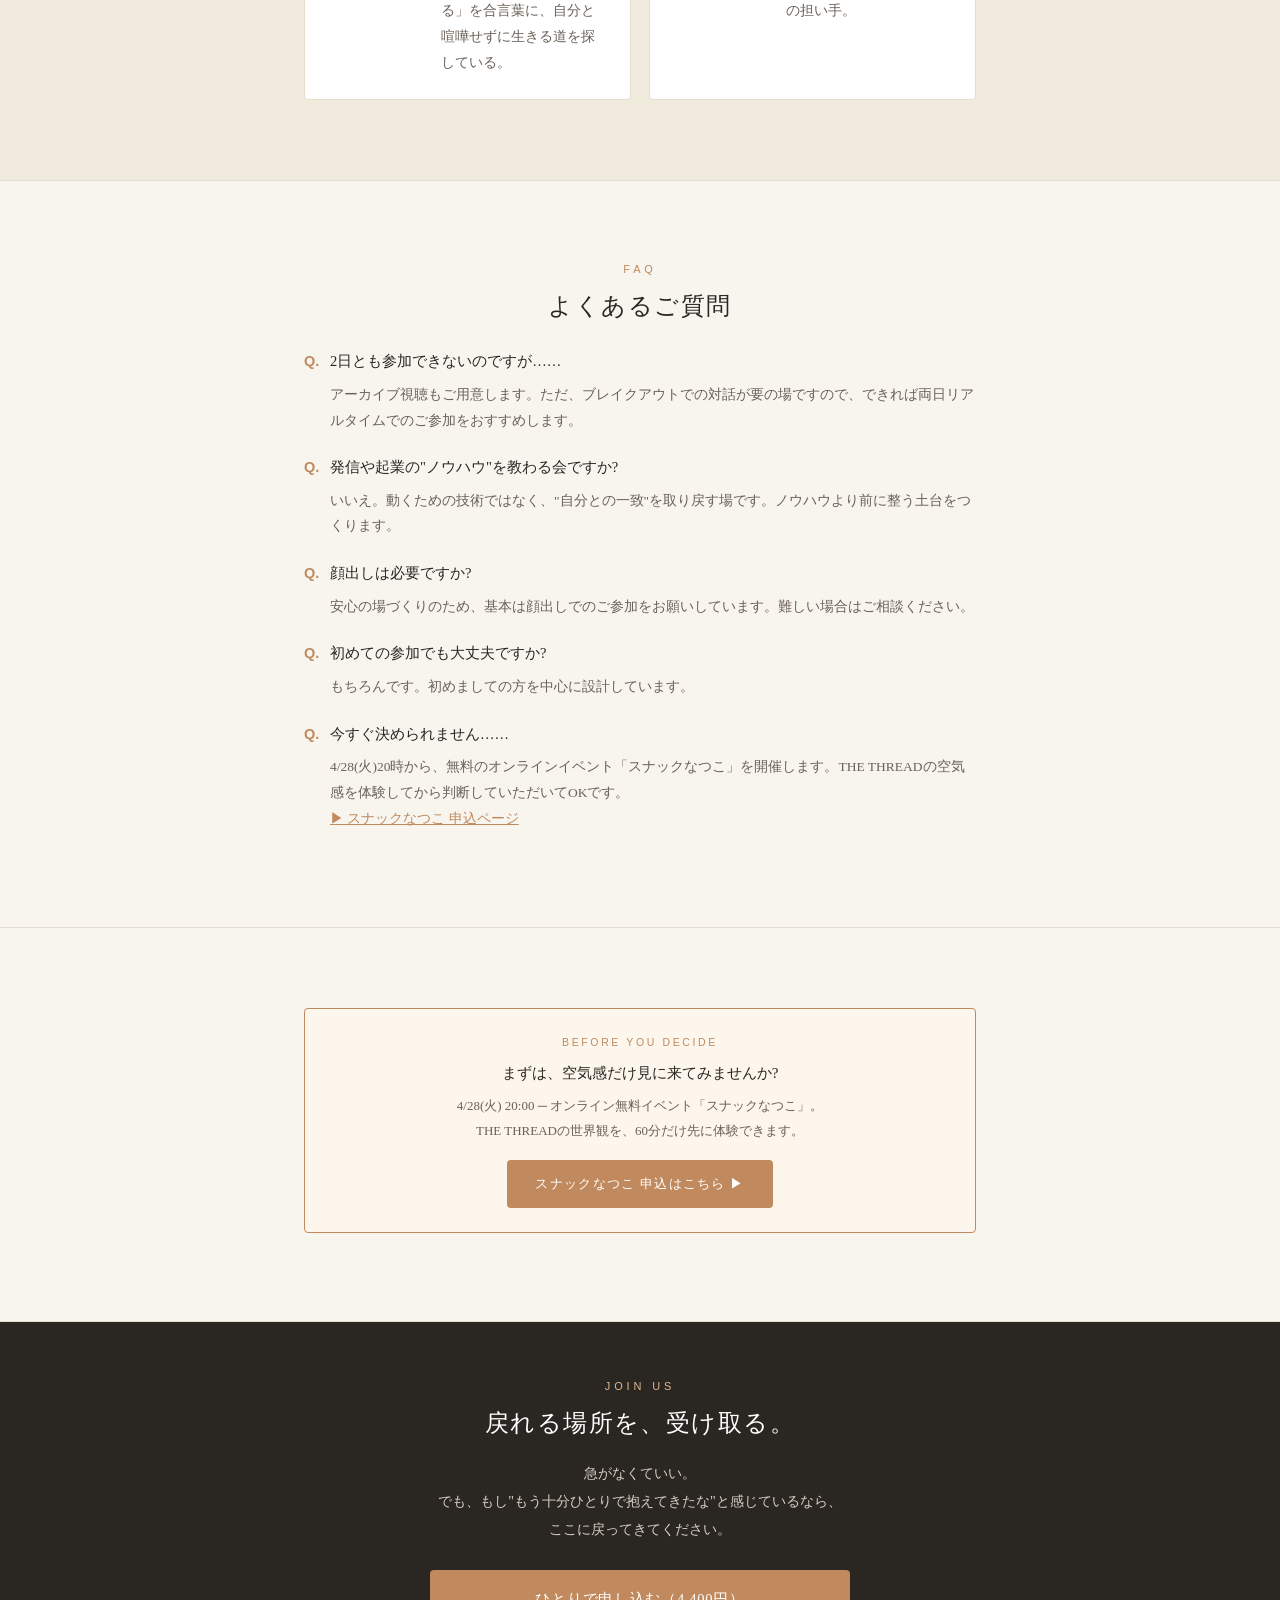
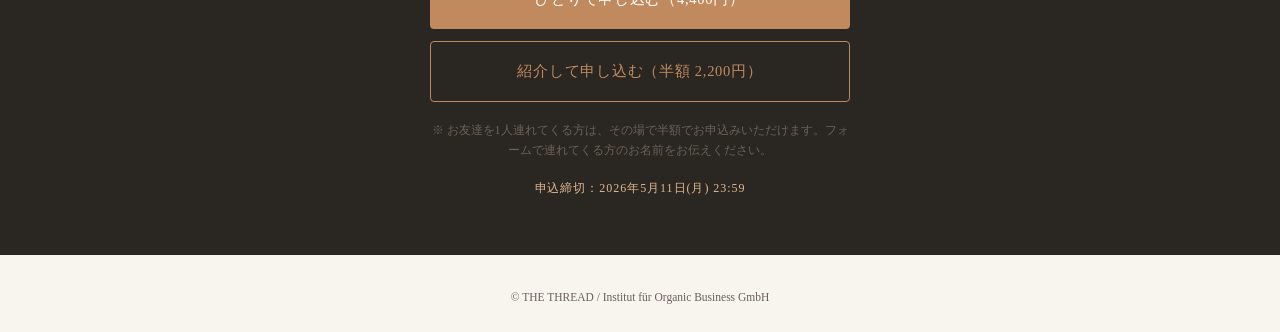
==== commit 07c16aeb: "add prize 1st 20k / 2nd 10k; wire Stripe & PayPal payment links (3/4)" ====
--- a/2day/index.html
+++ b/2day/index.html
@@ -605,7 +605,7 @@
         <dt>開催日時</dt><dd>2026年5月12日(火)・5月13日(水)<br>各日 20:00〜22:00(日本時間)<small>※各日120分(ワーク90分+自由参加の交流・シェア30分)/オンライン開催(Zoom)</small></dd>
         <dt>参加費</dt><dd>4,400円(税込・2日間セット)<small>※1日あたり2,200円</small></dd>
         <dt>申込締切</dt><dd>2026年5月11日(月) 23:59</dd>
-        <dt>紹介制度</dt><dd>お友達を1人連れてくる方は<strong>その場で半額の2,200円</strong>でご参加いただけます(即時割引)。<small>※「紹介して申し込む」からお手続きください。お申込みフォームで、連れてくる方のお名前をご記入いただきます。お連れの方ご自身は別途「ひとりで申し込む」から通常料金(4,400円)でお申込みください。</small></dd>
+        <dt>紹介制度</dt><dd>お友達を1人連れてくる方は<strong>その場で半額の2,200円</strong>でご参加いただけます(即時割引)。<br><br>さらに、紹介人数の多かった方にはランキング賞金もご用意しています。<br>🥇 <strong>1位：2万円</strong>／🥈 <strong>2位：1万円</strong><br>ランキングは紹介者専用BANDで毎日発表します。<small>※「紹介して申し込む」からお手続きください。お申込みフォームで、連れてくる方のお名前をご記入いただきます。お連れの方ご自身は別途「ひとりで申し込む」から通常料金(4,400円)でお申込みください。</small></dd>
         <dt>お支払い方法</dt><dd>クレジットカード(Stripe)／PayPal／銀行振込<small>※お申込みフォームでご希望の方法をお選びください</small></dd>
         <dt>お申込み</dt><dd>下記フォームよりお申込みください</dd>
       </dl>
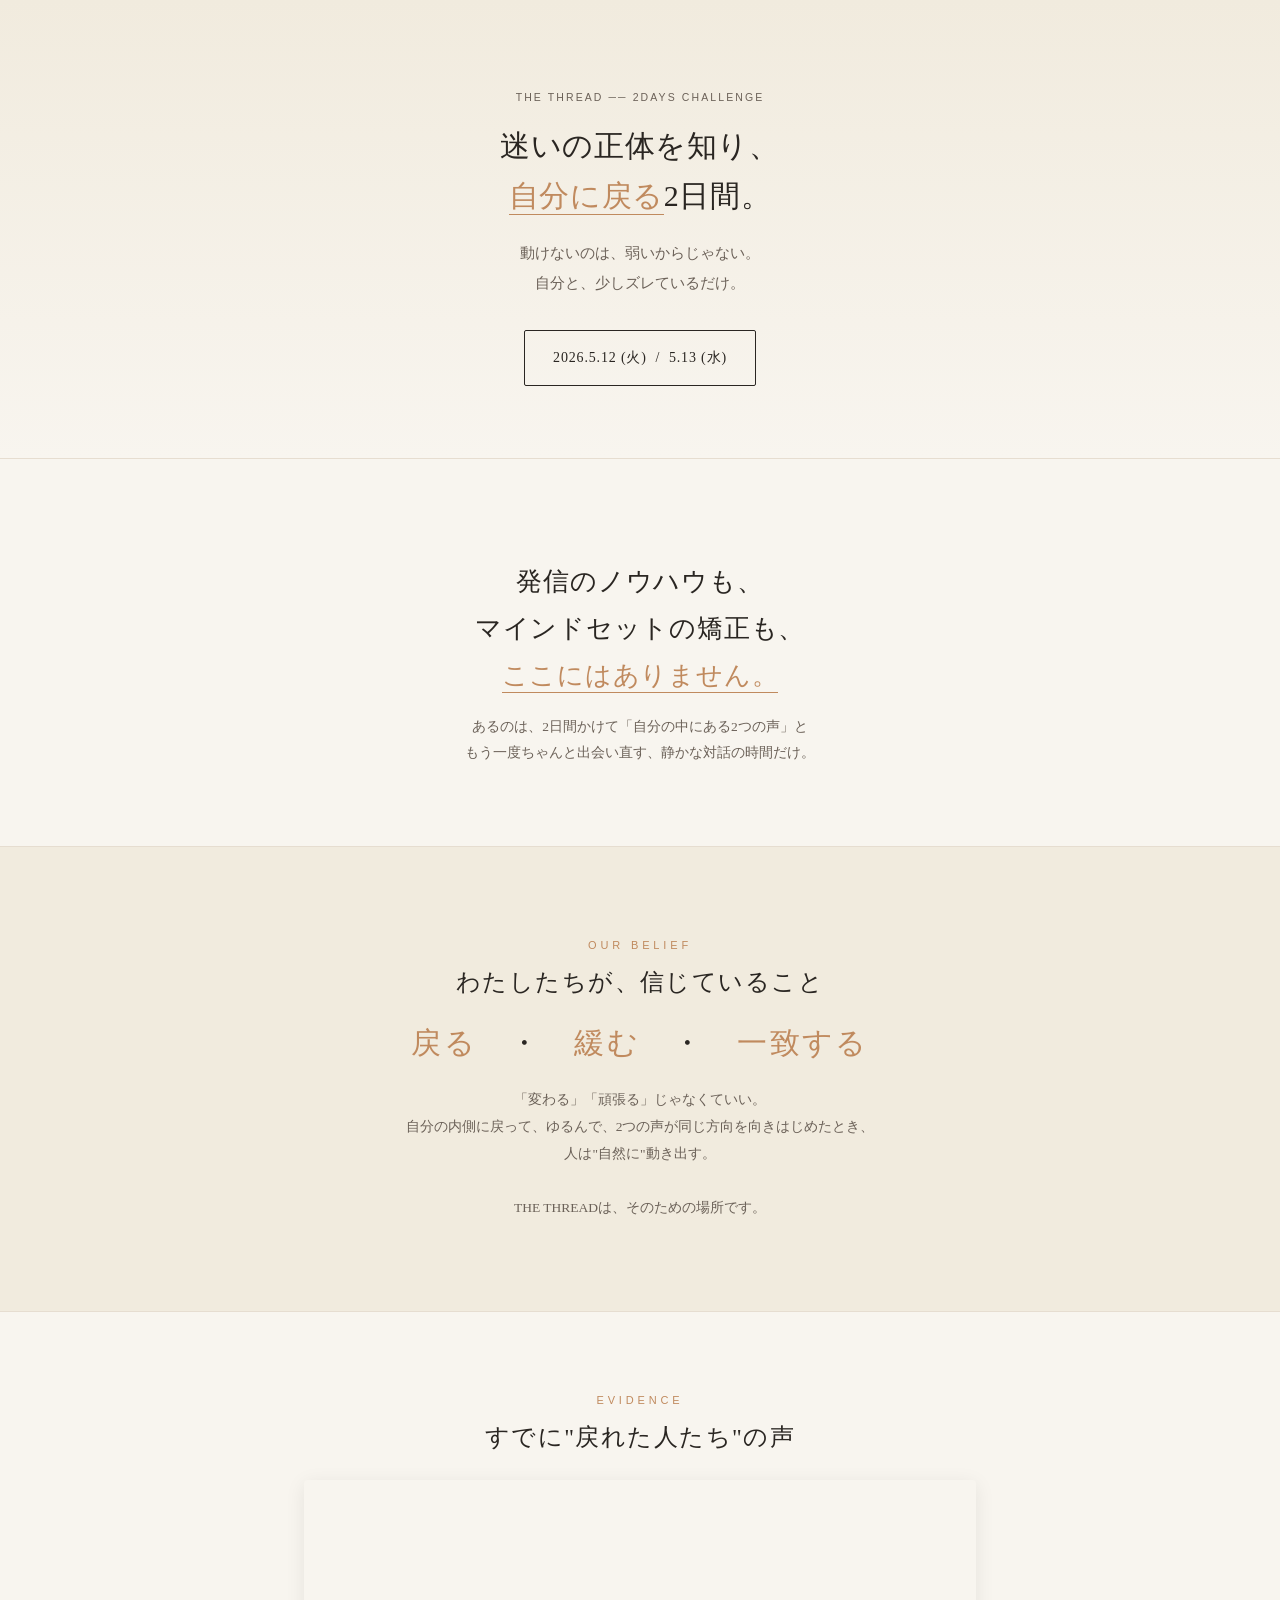
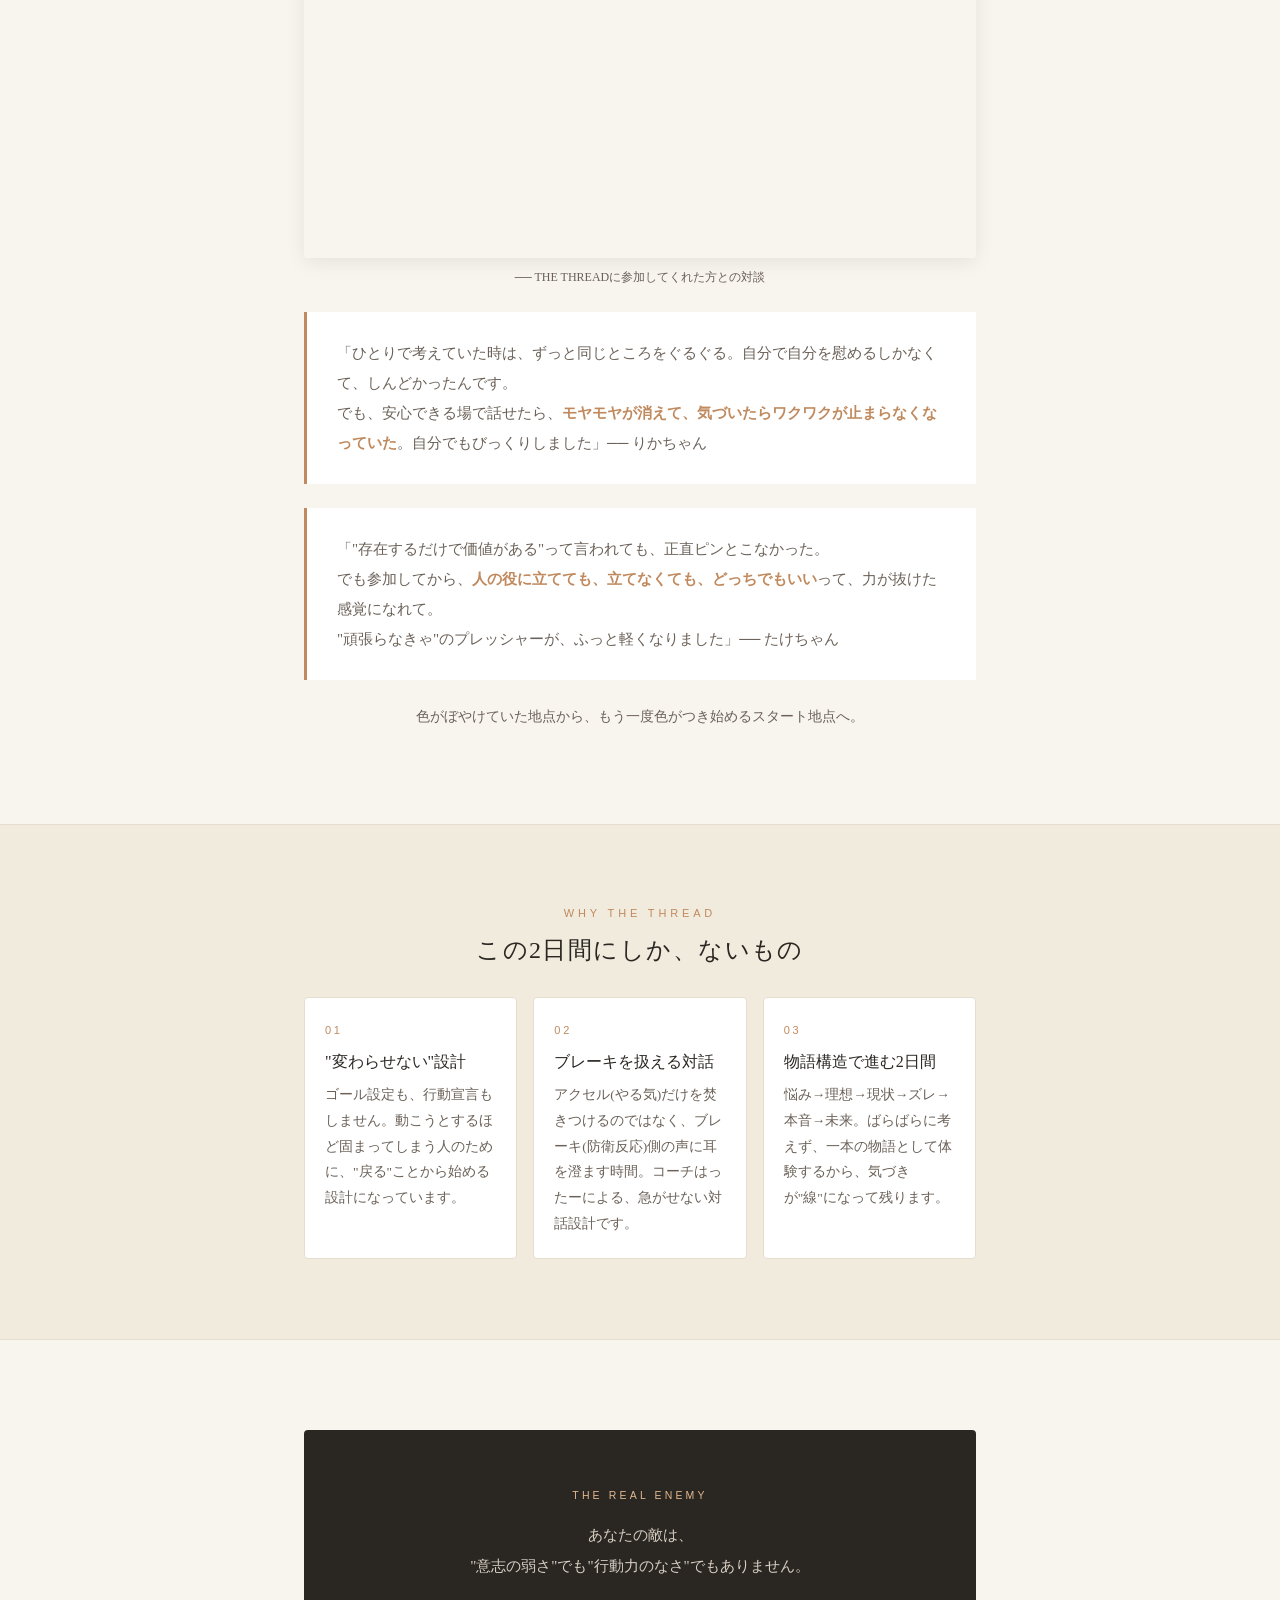
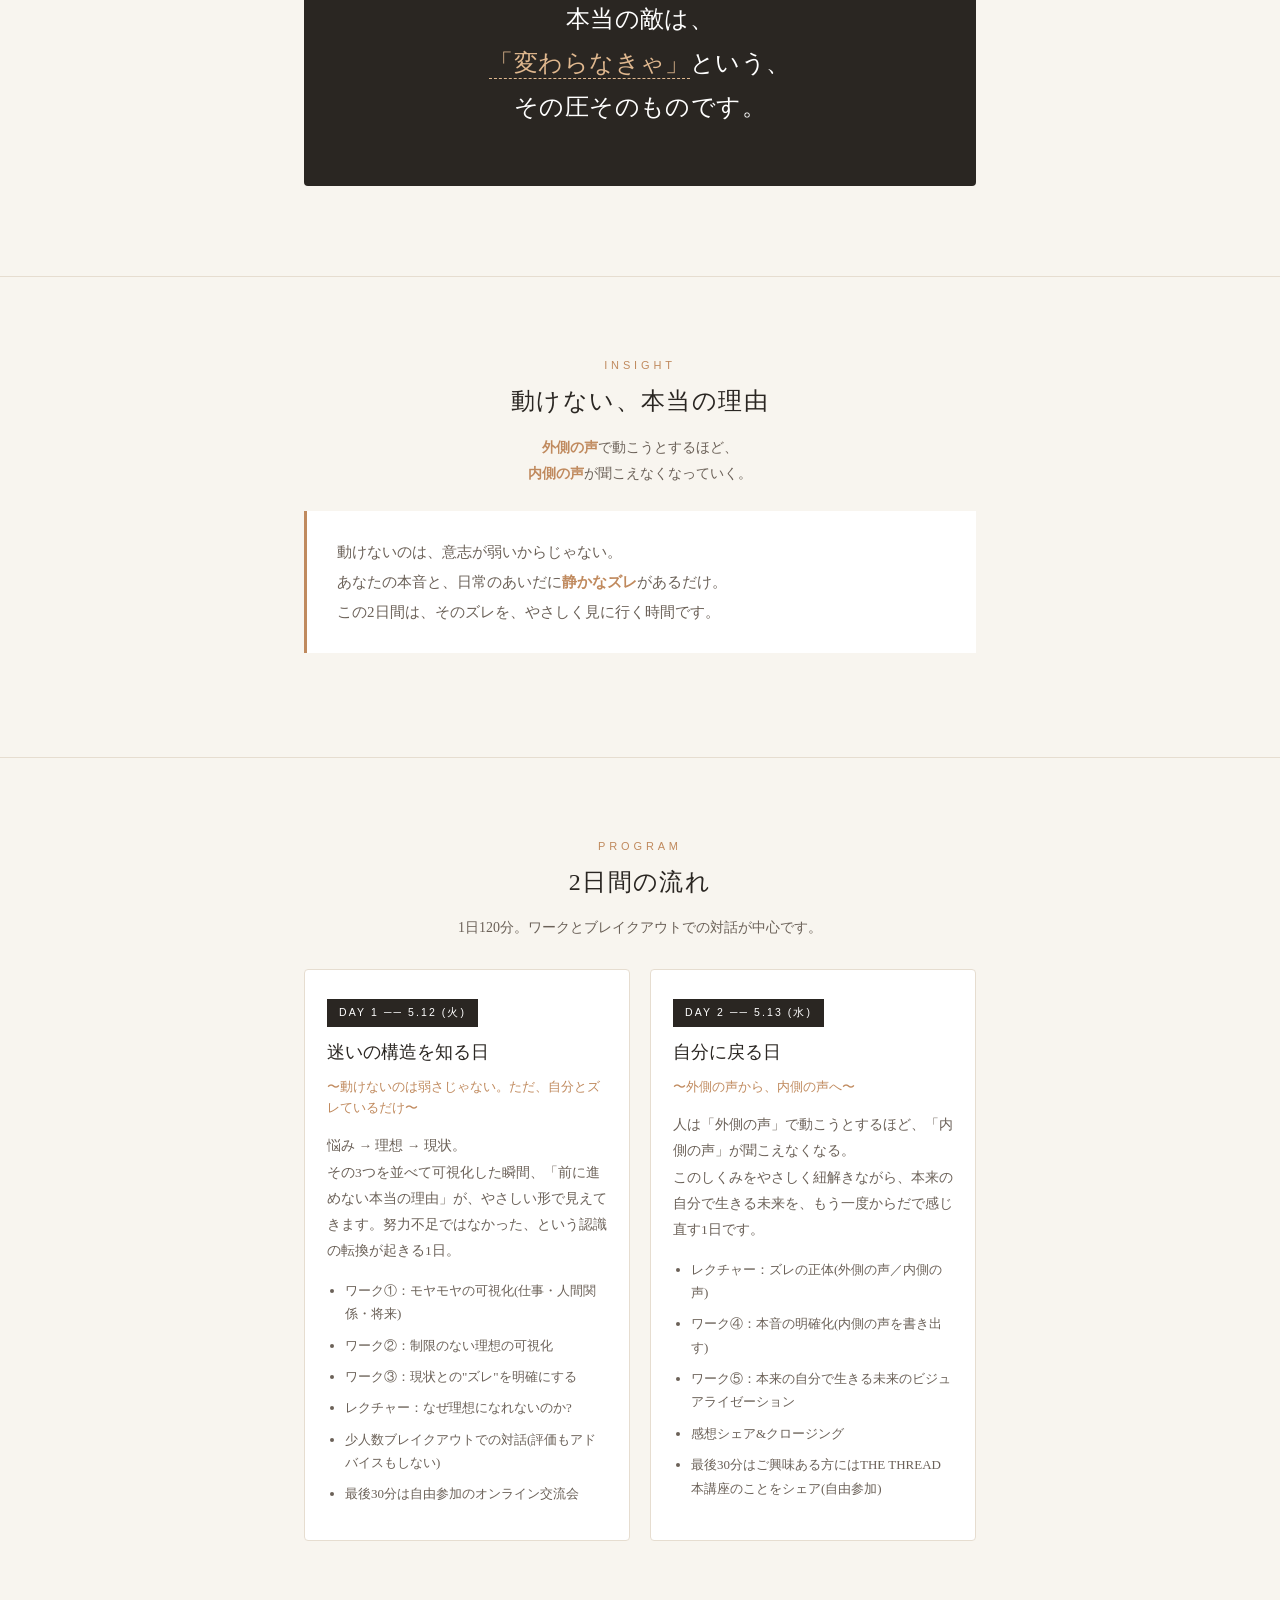
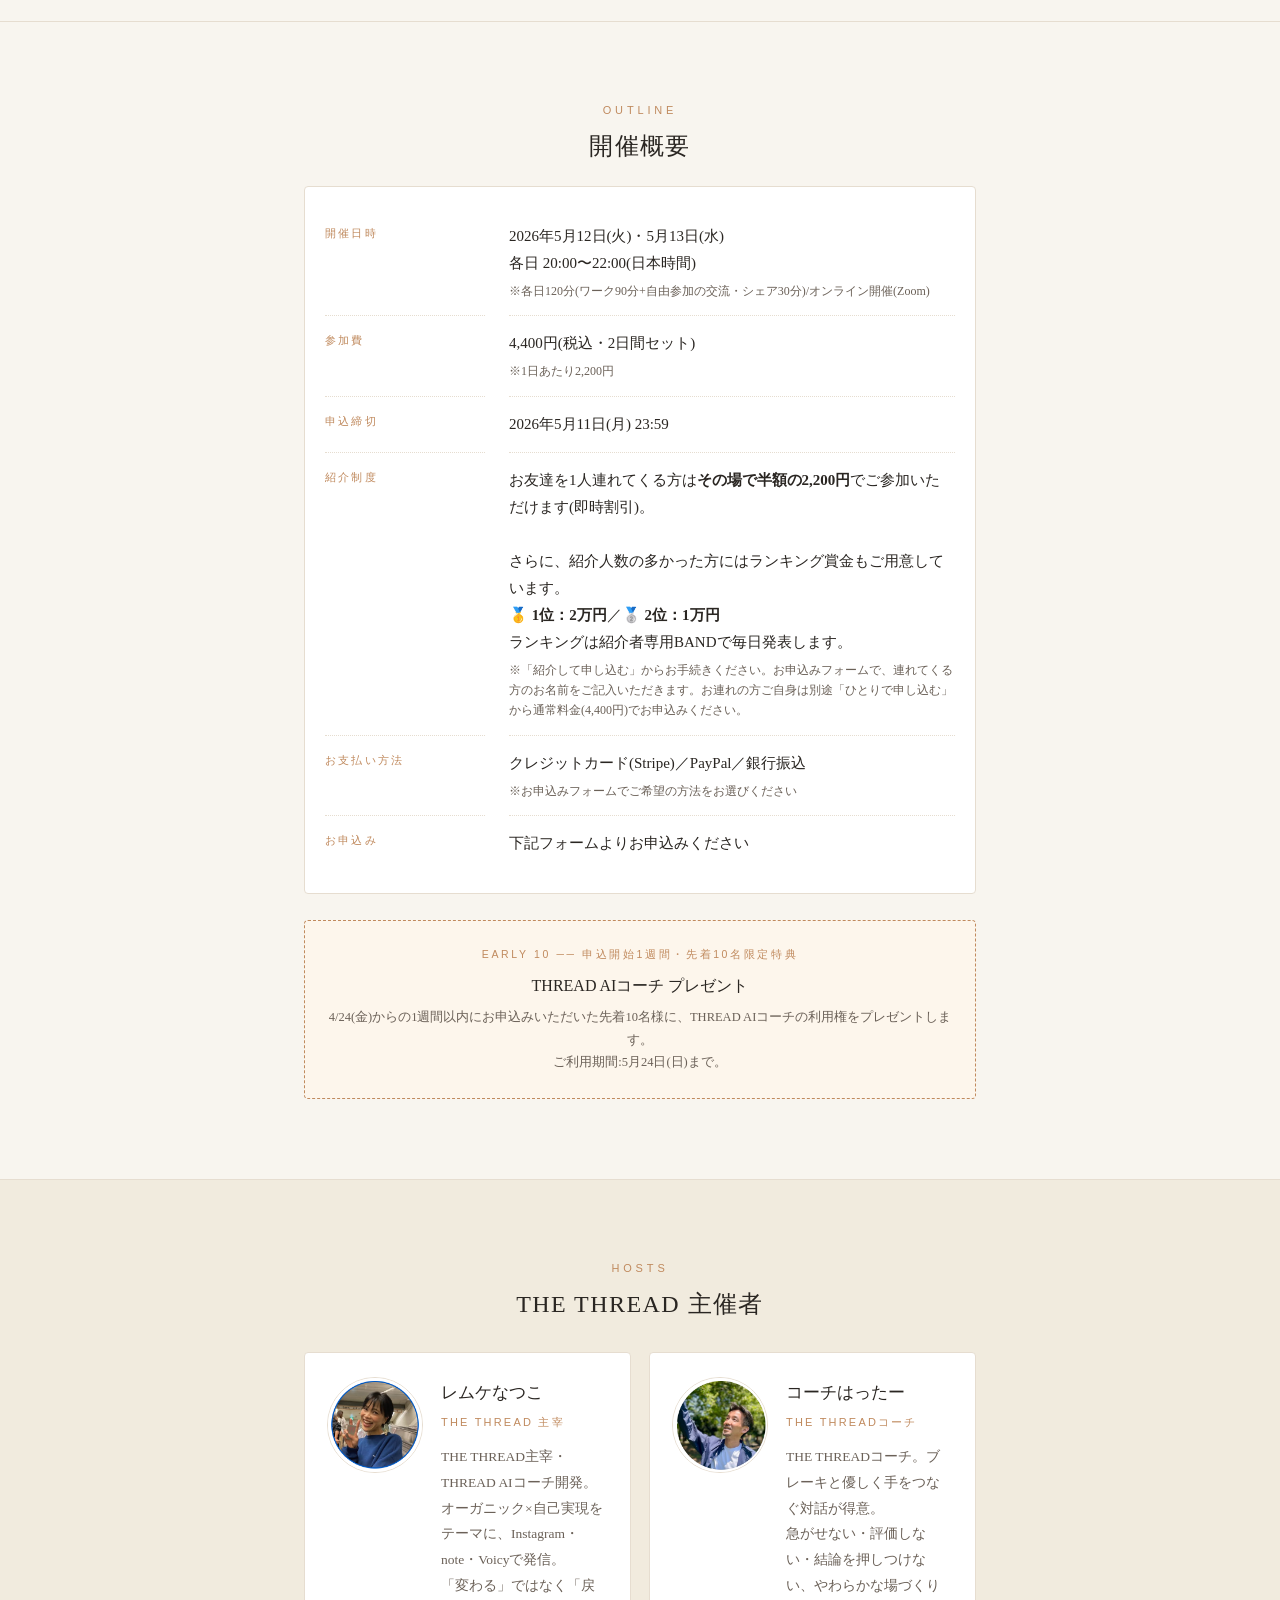
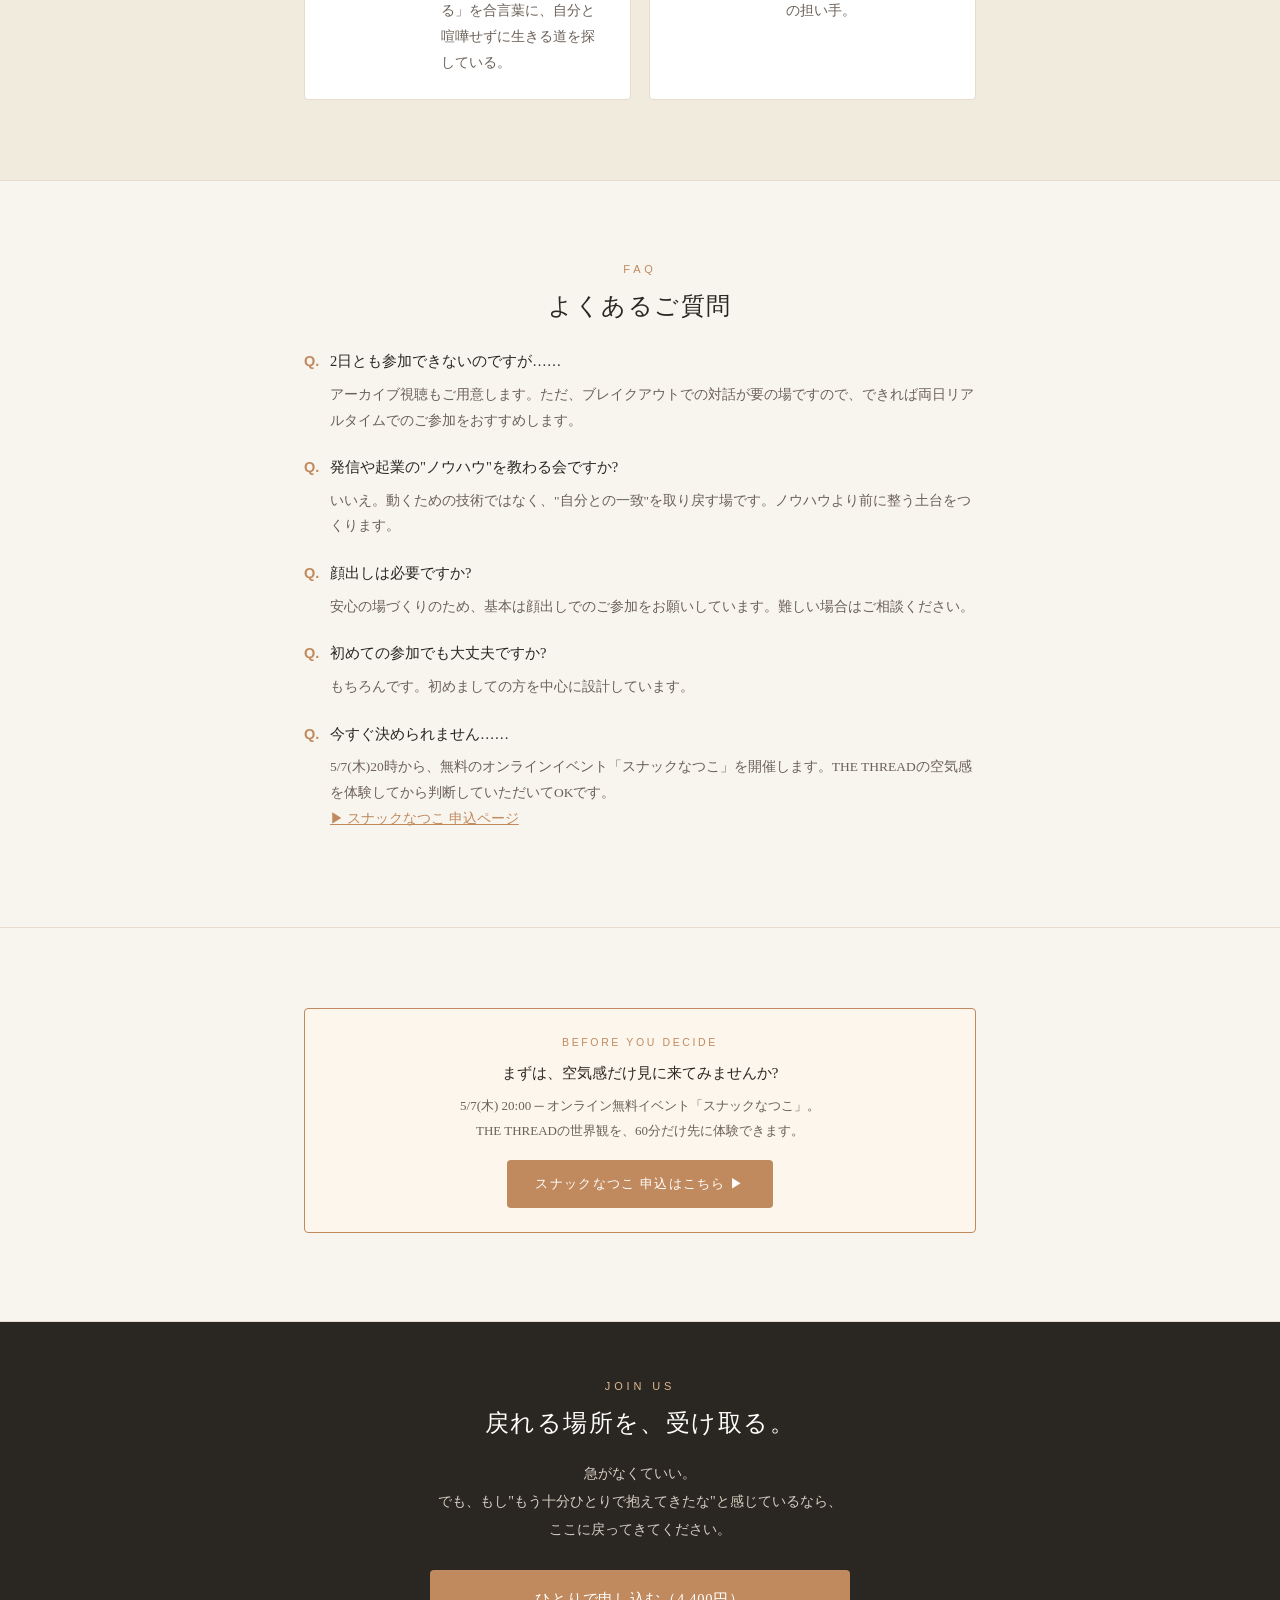
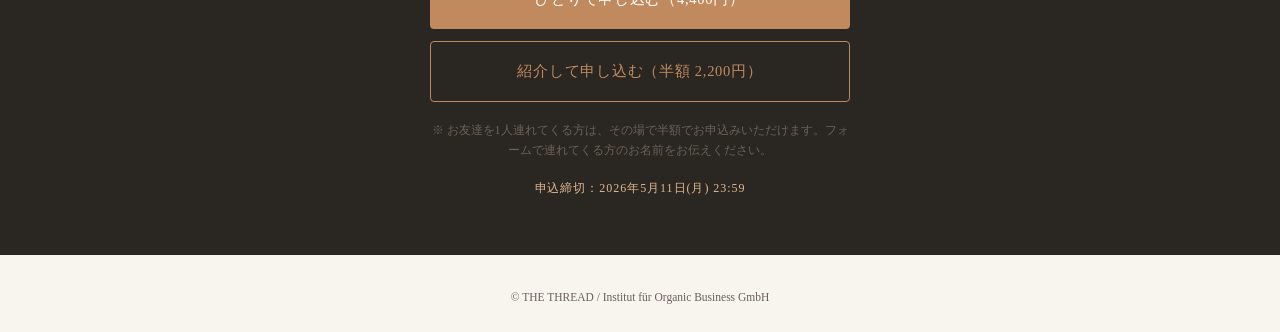
==== commit 30f17465: "スナックなつこ第2夜の日付を5/7(木)に更新" ====
--- a/2day/index.html
+++ b/2day/index.html
@@ -656,7 +656,7 @@
       <dt>初めての参加でも大丈夫ですか?</dt>
       <dd>もちろんです。初めましての方を中心に設計しています。</dd>
       <dt>今すぐ決められません……</dt>
-      <dd>4/28(火)20時から、無料のオンラインイベント「スナックなつこ」を開催します。THE THREADの空気感を体験してから判断していただいてOKです。<br><a href="https://iobschool.github.io/snack-natsuko/" target="_blank" rel="noopener" style="color:var(--accent);text-decoration:underline">▶ スナックなつこ 申込ページ</a></dd>
+      <dd>5/7(木)20時から、無料のオンラインイベント「スナックなつこ」を開催します。THE THREADの空気感を体験してから判断していただいてOKです。<br><a href="https://iobschool.github.io/snack-natsuko/" target="_blank" rel="noopener" style="color:var(--accent);text-decoration:underline">▶ スナックなつこ 申込ページ</a></dd>
     </dl>
   </div>
 </section>
@@ -667,7 +667,7 @@
     <div class="soft-door">
       <div class="label">BEFORE YOU DECIDE</div>
       <strong>まずは、空気感だけ見に来てみませんか?</strong>
-      <p>4/28(火) 20:00 ─ オンライン無料イベント「スナックなつこ」。<br>THE THREADの世界観を、60分だけ先に体験できます。</p>
+      <p>5/7(木) 20:00 ─ オンライン無料イベント「スナックなつこ」。<br>THE THREADの世界観を、60分だけ先に体験できます。</p>
       <p style="margin-top:16px"><a href="https://iobschool.github.io/snack-natsuko/" target="_blank" rel="noopener" style="display:inline-block;background:var(--accent);color:#fff;padding:12px 28px;text-decoration:none;border-radius:4px;font-size:13px;letter-spacing:.1em">スナックなつこ 申込はこちら ▶</a></p>
     </div>
   </div>
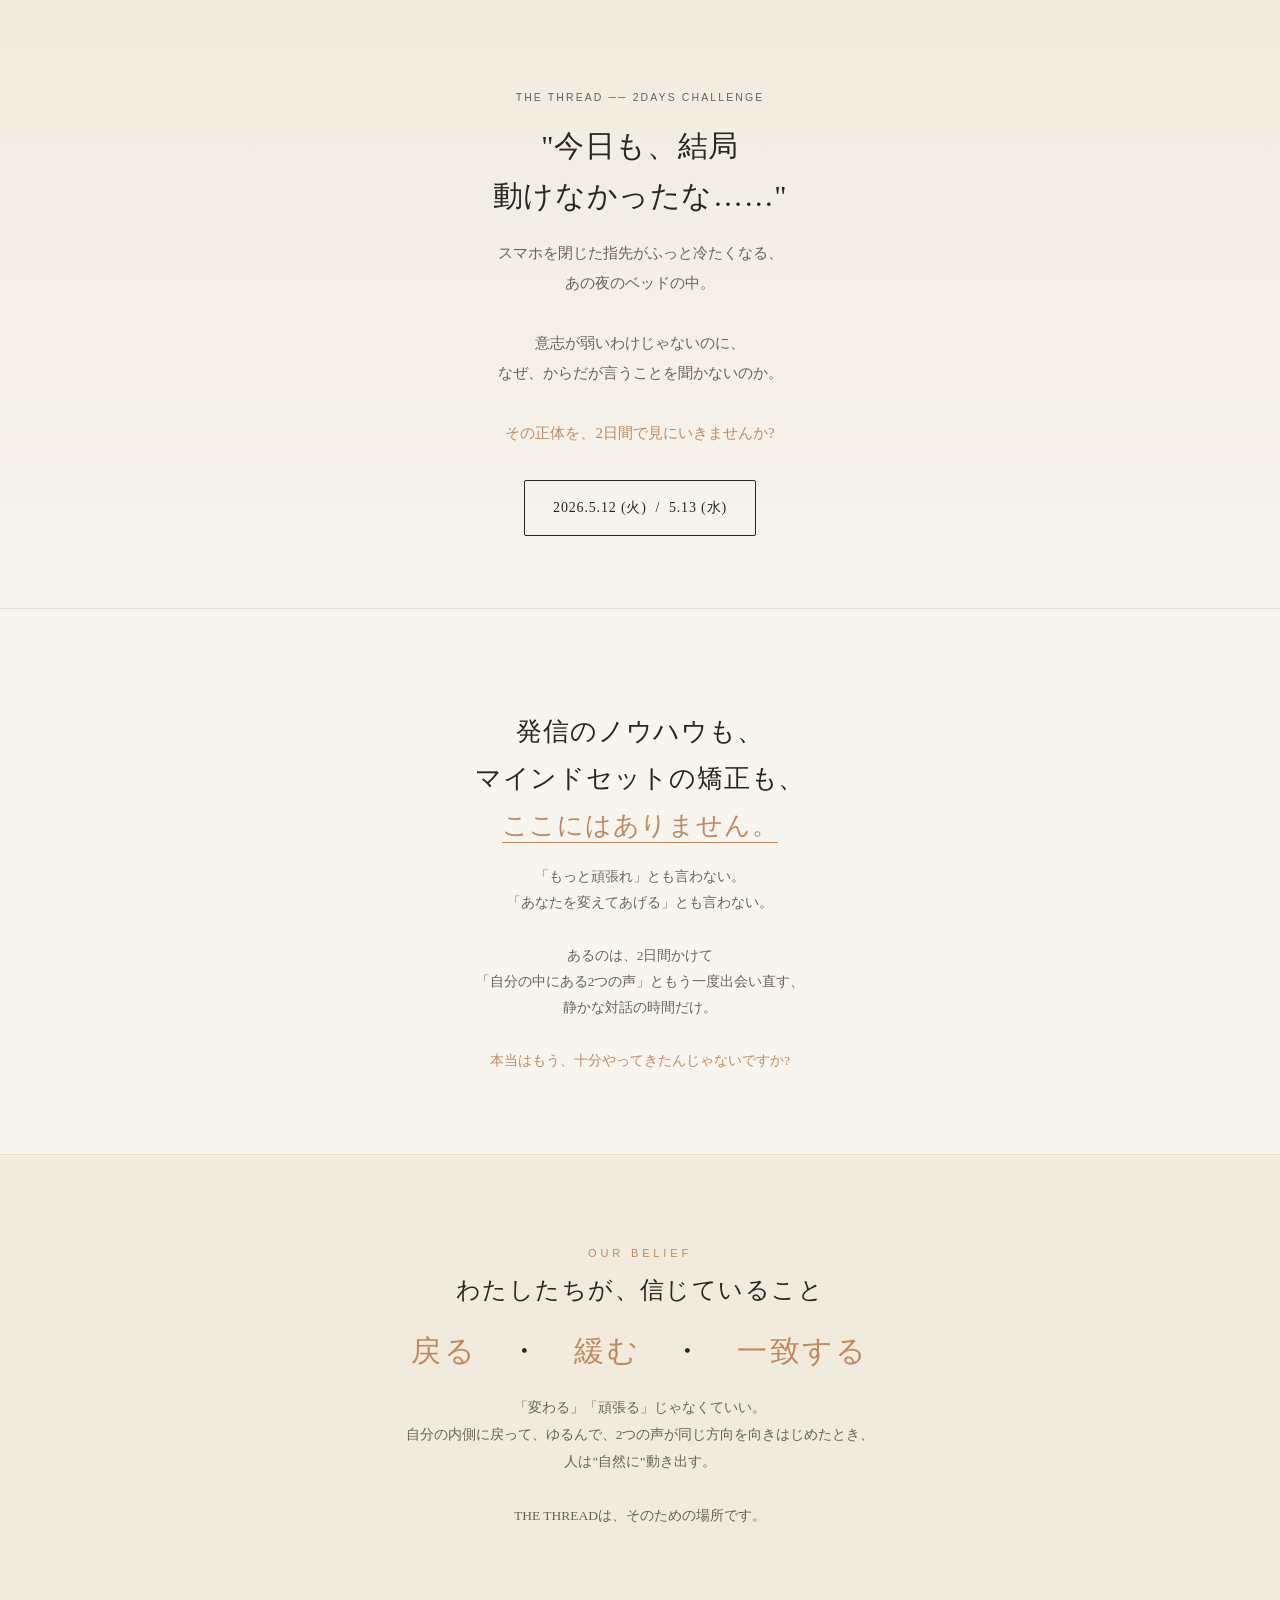
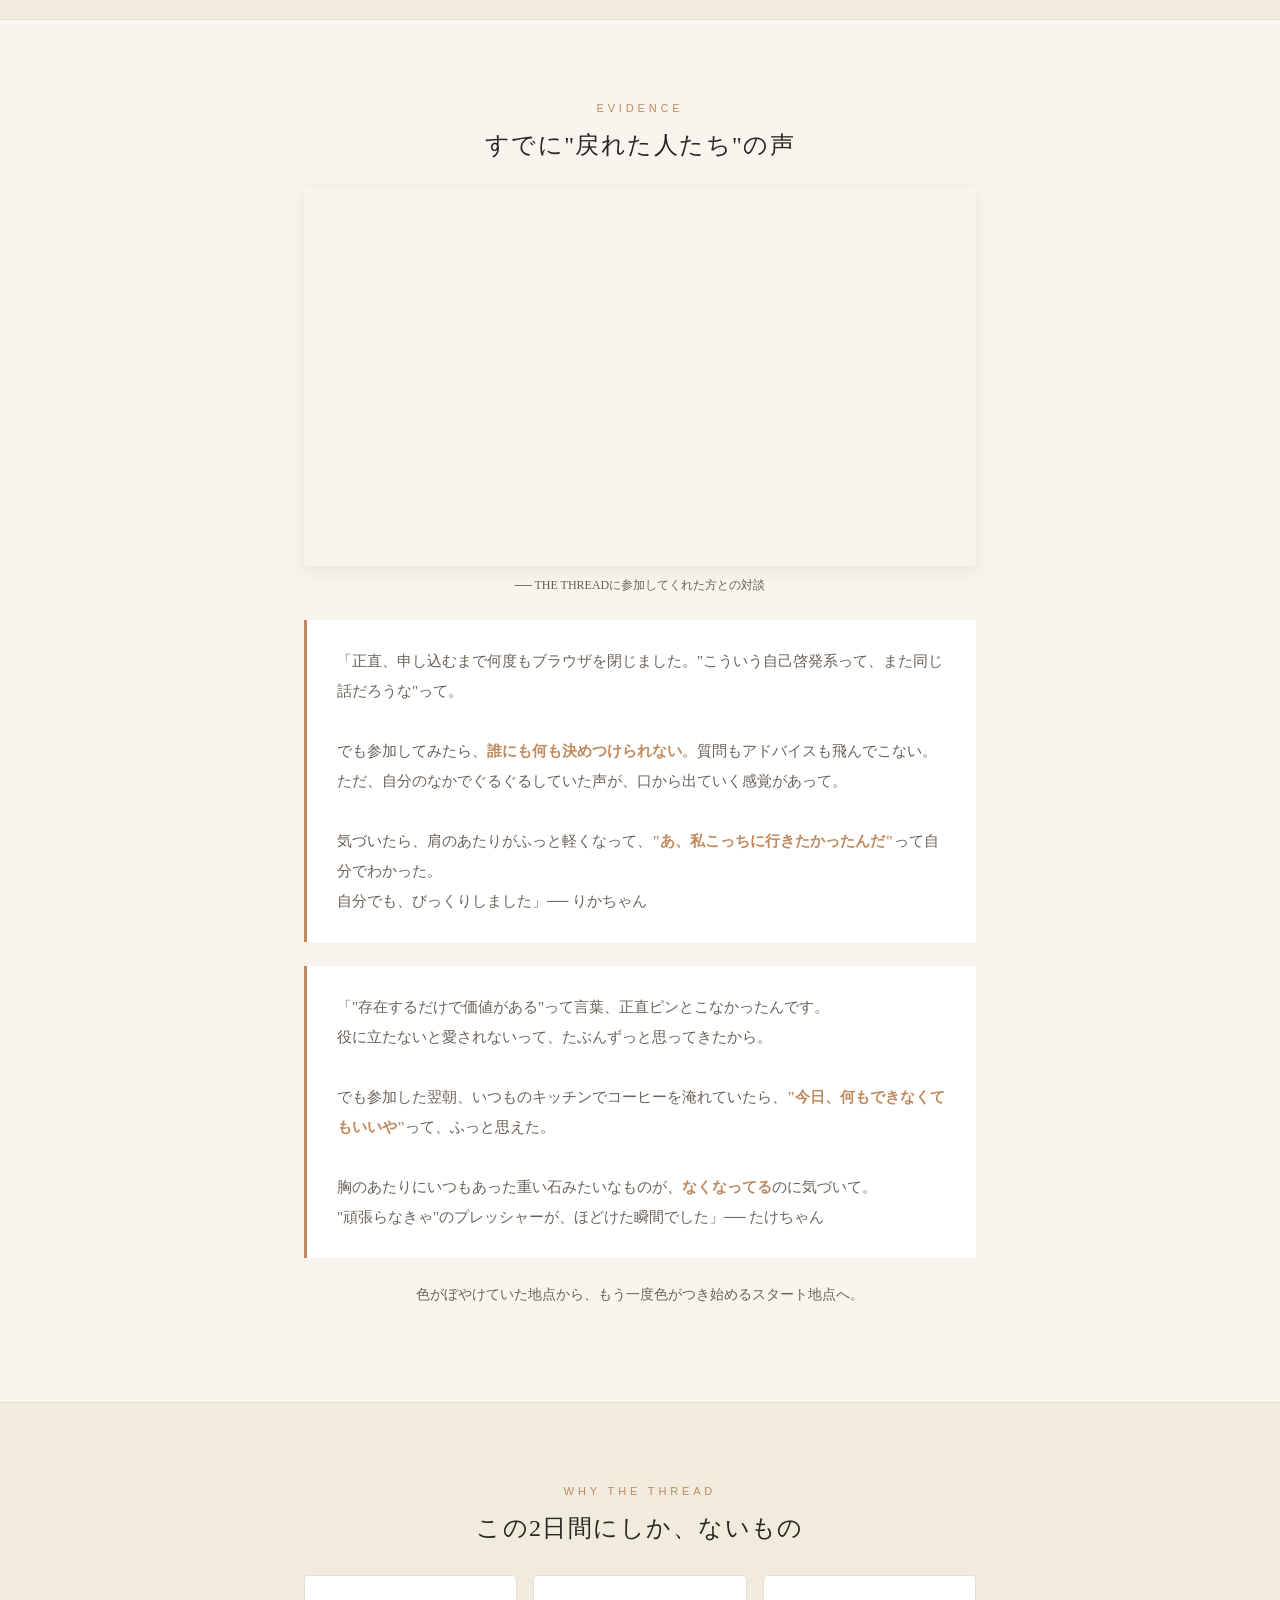
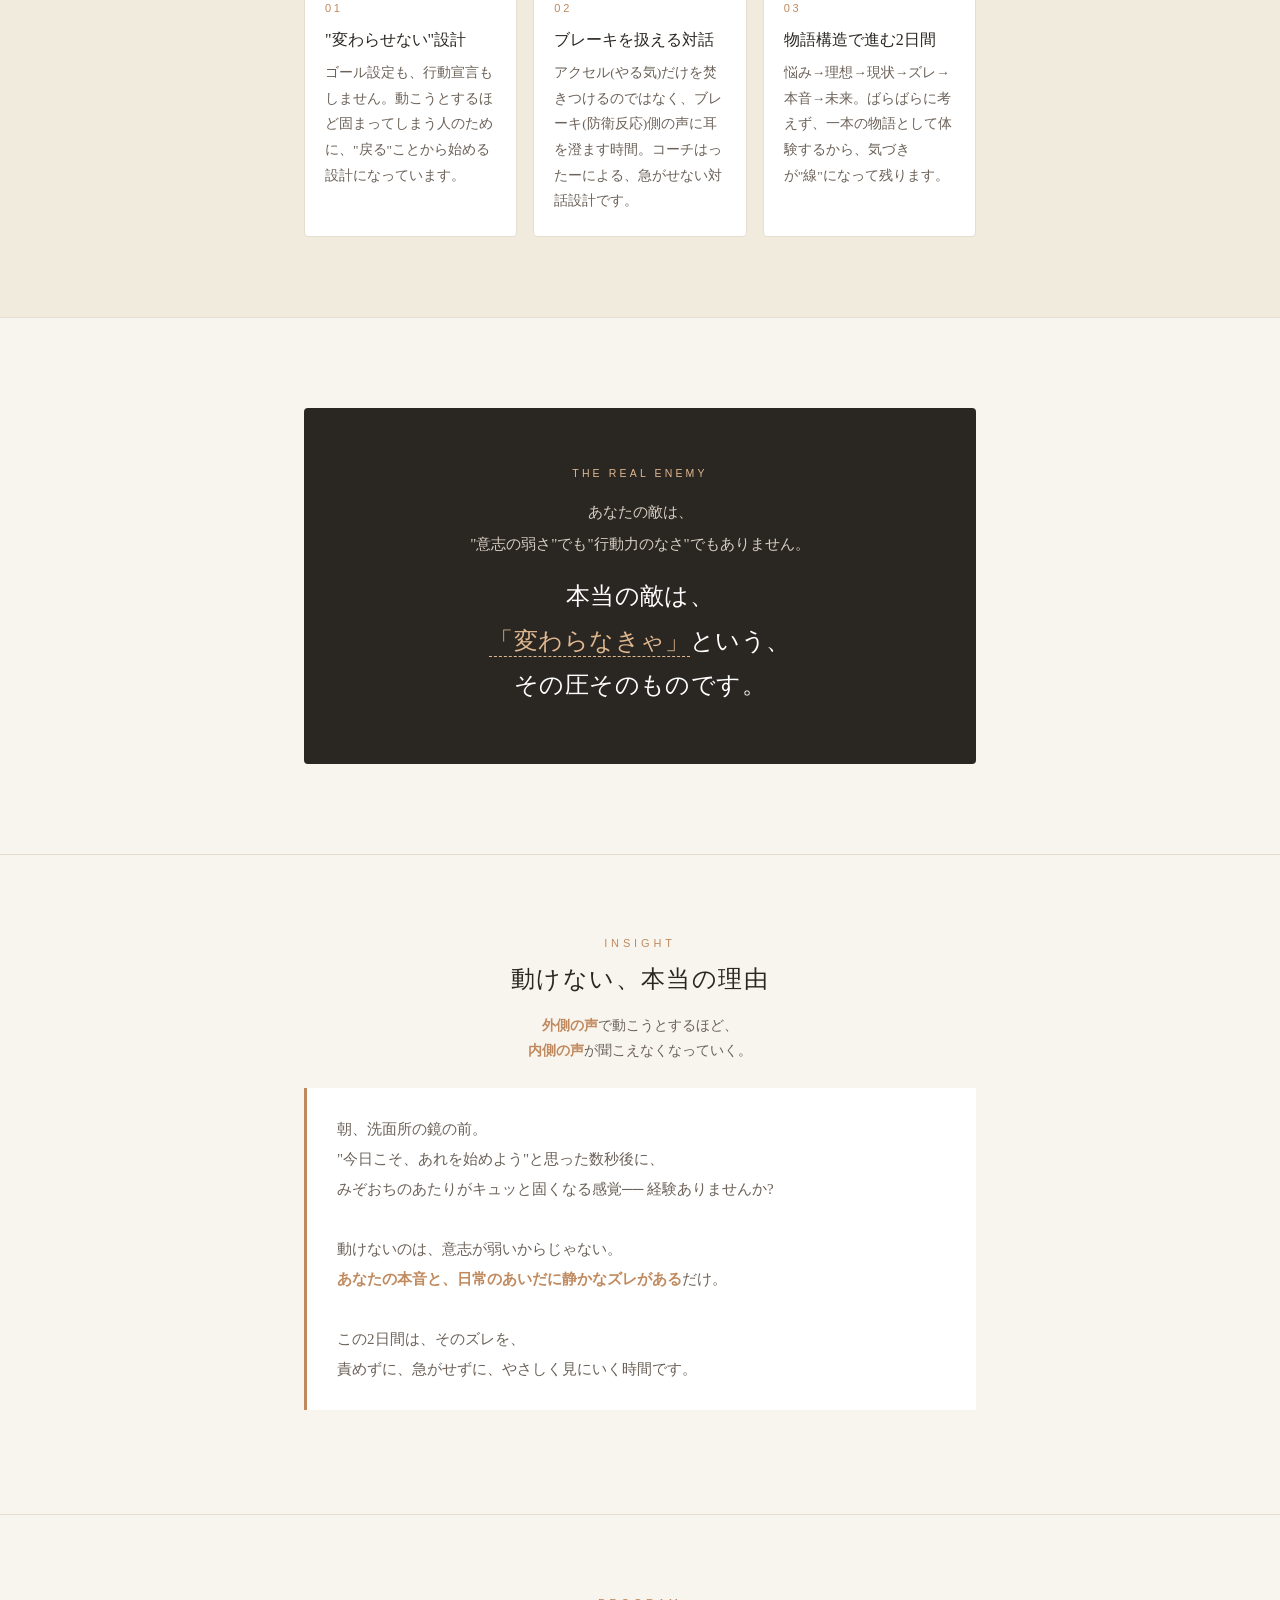
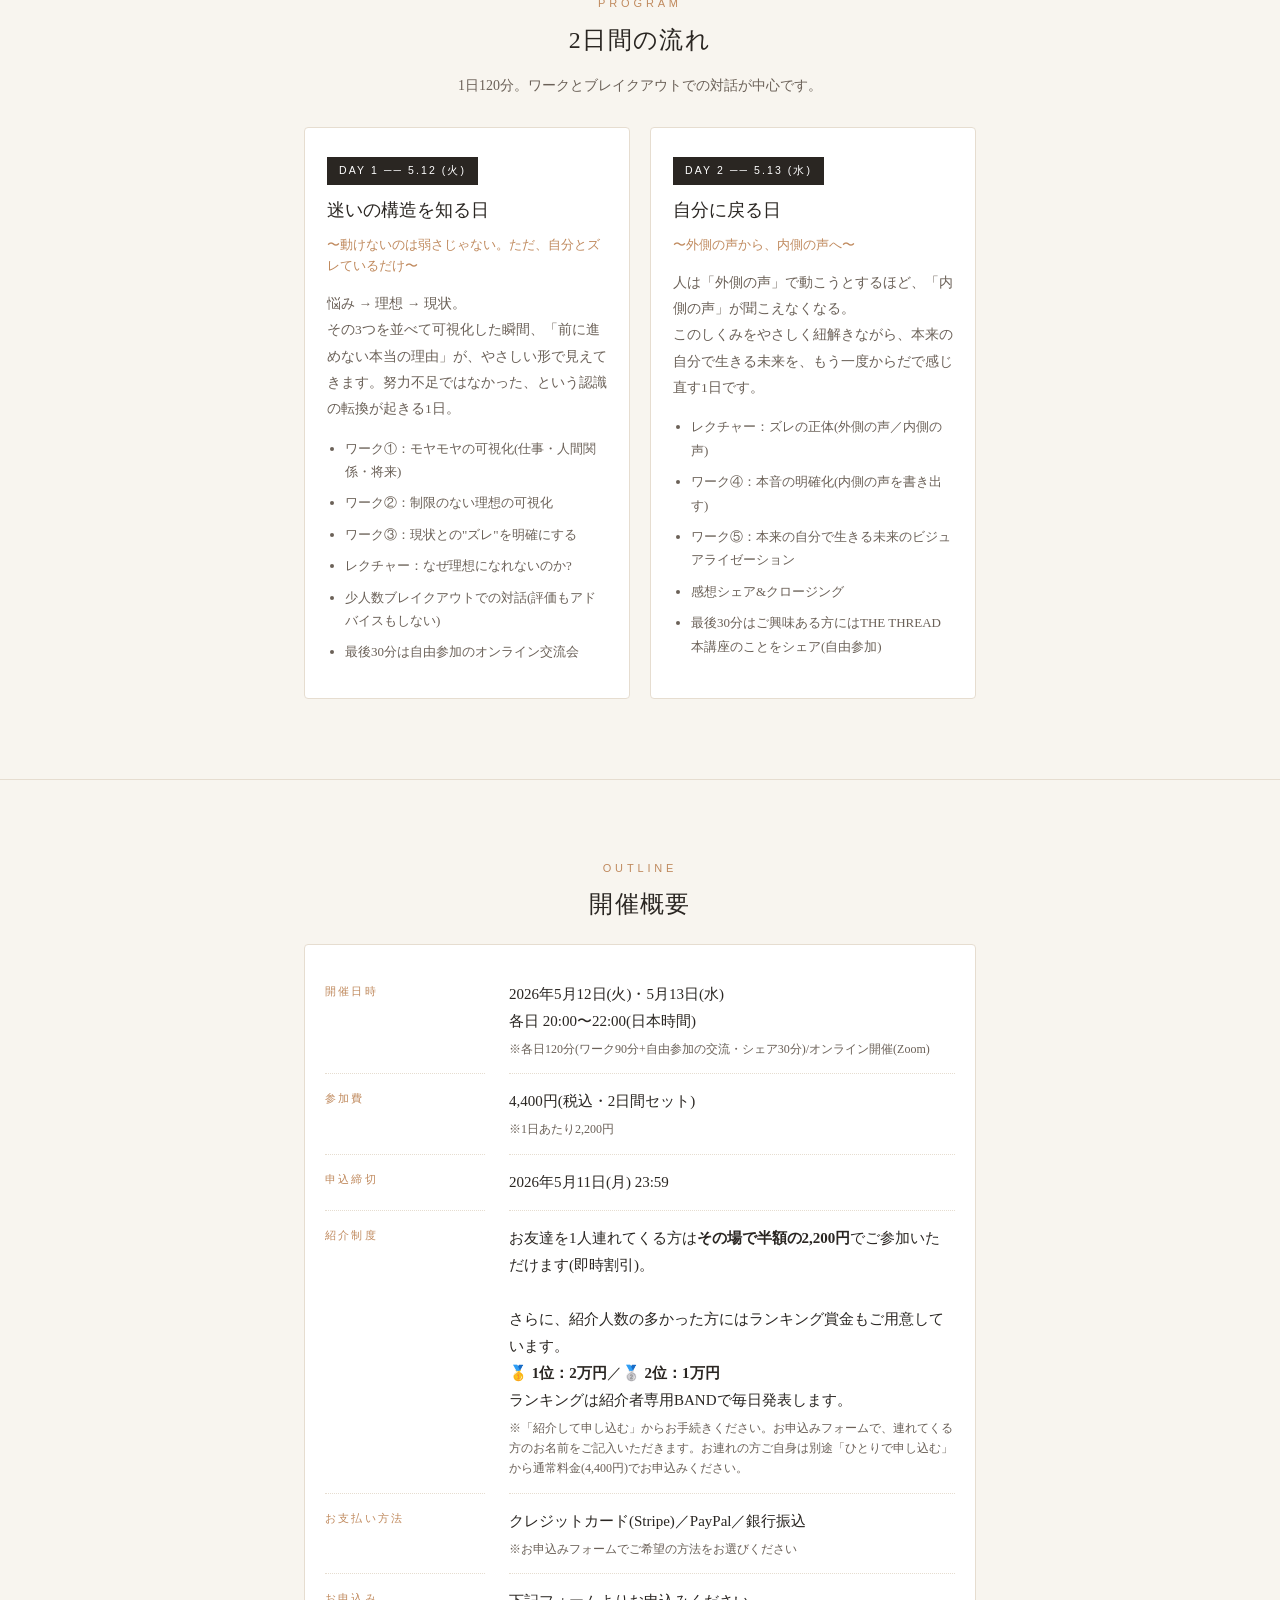
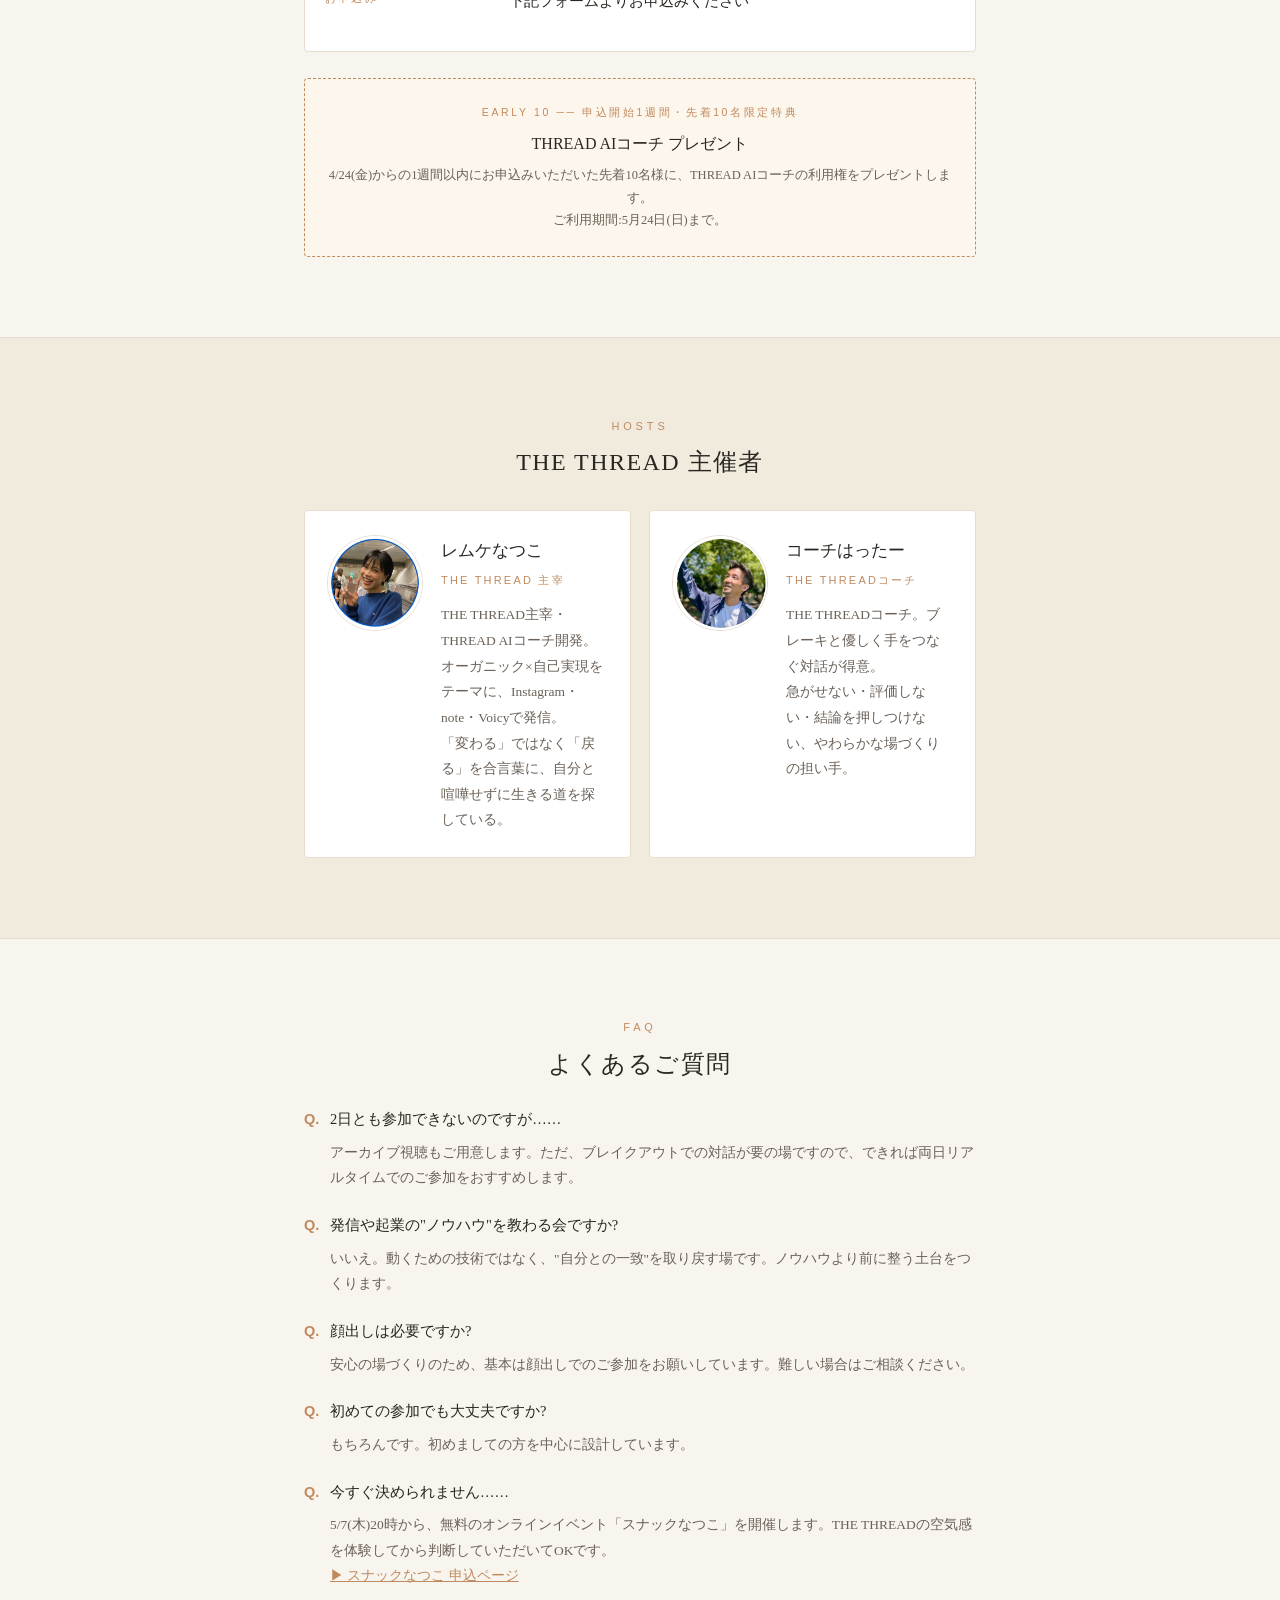
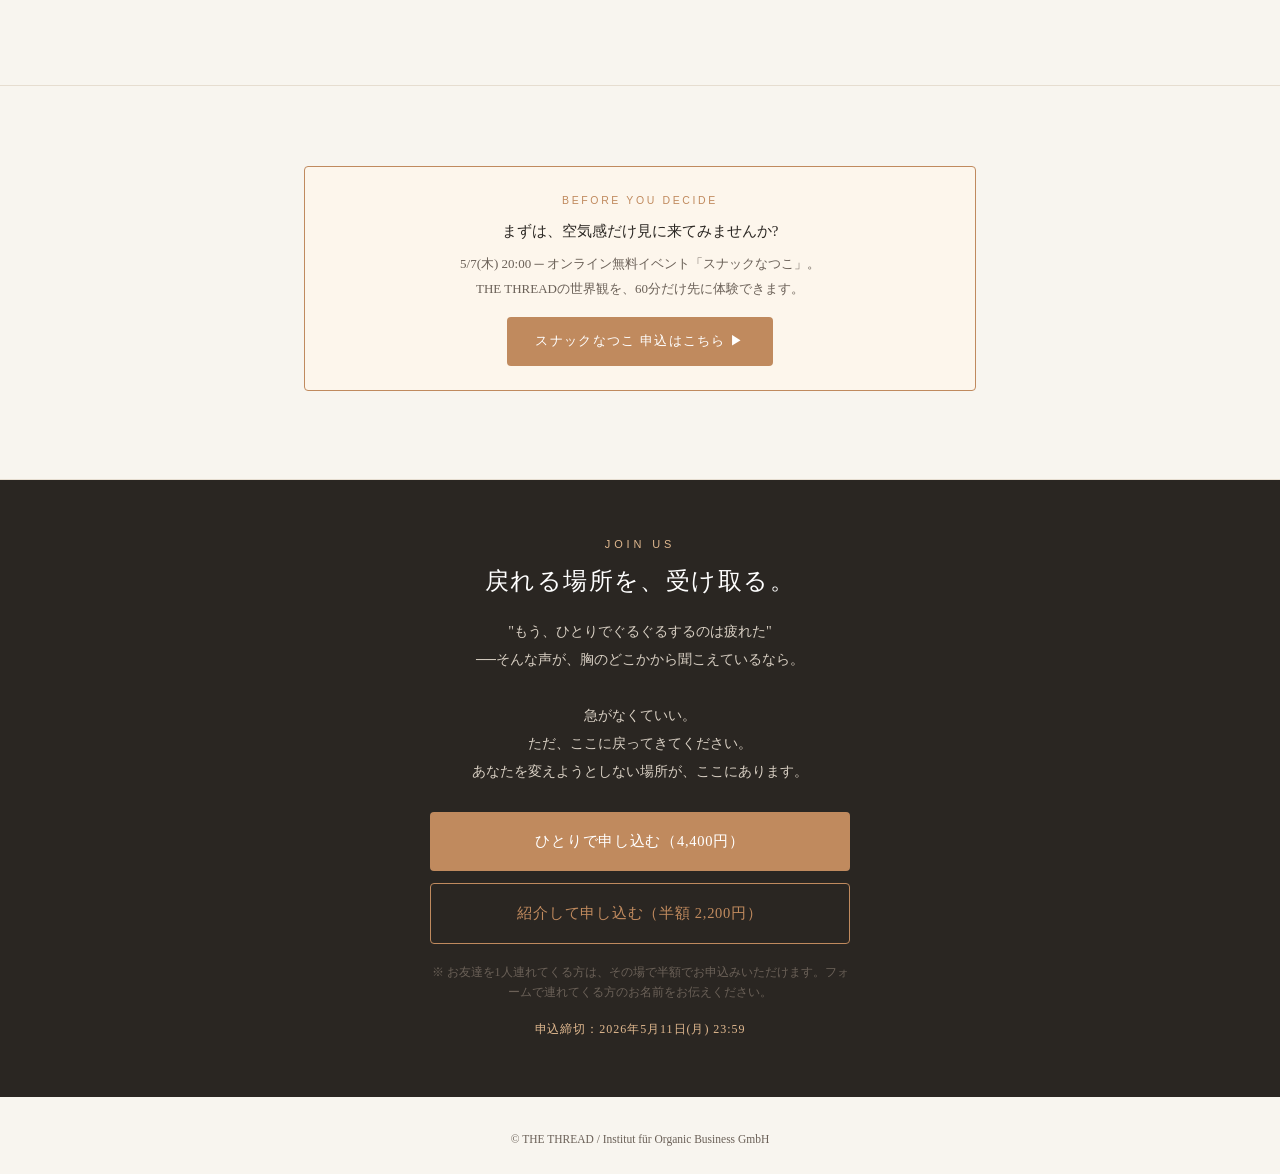
==== commit 84a4731b: "TT2 LP本文を竹松式(心の声/TPOVAK/Before-After-Before)でリライト" ====
--- a/2day/index.html
+++ b/2day/index.html
@@ -3,7 +3,7 @@
 <head>
 <meta charset="UTF-8">
 <meta name="viewport" content="width=device-width, initial-scale=1.0">
-<title>THE THREAD 2日間チャレンジ｜動けないのは、意志が弱いからじゃない。</title>
+<title>THE THREAD 2日間チャレンジ｜"今日も、結局動けなかったな……"の正体を、2日間で見にいく。</title>
 <style>
   /* mobile-first design — base styles optimised for 375-414px width */
   :root{
@@ -436,8 +436,8 @@
 
 <header class="hero">
   <div class="sub">THE THREAD ── 2DAYS CHALLENGE</div>
-  <h1>迷いの正体を知り、<br><em>自分に戻る</em>2日間。</h1>
-  <p class="lead">動けないのは、弱いからじゃない。<br>自分と、少しズレているだけ。</p>
+  <h1>"今日も、結局<br>動けなかったな……"</h1>
+  <p class="lead" style="margin-top:14px">スマホを閉じた指先がふっと冷たくなる、<br>あの夜のベッドの中。<br><br>意志が弱いわけじゃないのに、<br>なぜ、からだが言うことを聞かないのか。<br><br><strong style="color:var(--accent);font-weight:500">その正体を、2日間で見にいきませんか?</strong></p>
   <div class="date-badge">2026.5.12 (火) &nbsp;/&nbsp; 5.13 (水)</div>
 </header>
 
@@ -447,8 +447,12 @@
     <div class="declare">
       <p class="big">発信のノウハウも、<br>マインドセットの矯正も、<br><em>ここにはありません。</em></p>
       <p class="small">
-        あるのは、2日間かけて「自分の中にある2つの声」と<br>
-        もう一度ちゃんと出会い直す、静かな対話の時間だけ。
+        「もっと頑張れ」とも言わない。<br>
+        「あなたを変えてあげる」とも言わない。<br><br>
+        あるのは、2日間かけて<br>
+        「自分の中にある2つの声」ともう一度出会い直す、<br>
+        静かな対話の時間だけ。<br><br>
+        <strong style="color:var(--accent);font-weight:500">本当はもう、十分やってきたんじゃないですか?</strong>
       </p>
     </div>
   </div>
@@ -481,13 +485,17 @@
     <p class="video-caption">── THE THREADに参加してくれた方との対談</p>
 
     <div class="quote">
-      「ひとりで考えていた時は、ずっと同じところをぐるぐる。自分で自分を慰めるしかなくて、しんどかったんです。<br>
-      でも、安心できる場で話せたら、<strong style="color:var(--accent)">モヤモヤが消えて、気づいたらワクワクが止まらなくなっていた</strong>。自分でもびっくりしました」── りかちゃん
+      「正直、申し込むまで何度もブラウザを閉じました。"こういう自己啓発系って、また同じ話だろうな"って。<br><br>
+      でも参加してみたら、<strong style="color:var(--accent)">誰にも何も決めつけられない</strong>。質問もアドバイスも飛んでこない。ただ、自分のなかでぐるぐるしていた声が、口から出ていく感覚があって。<br><br>
+      気づいたら、肩のあたりがふっと軽くなって、<strong style="color:var(--accent)">"あ、私こっちに行きたかったんだ"</strong>って自分でわかった。<br>
+      自分でも、びっくりしました」── りかちゃん
     </div>
     <div class="quote">
-      「"存在するだけで価値がある"って言われても、正直ピンとこなかった。<br>
-      でも参加してから、<strong style="color:var(--accent)">人の役に立てても、立てなくても、どっちでもいい</strong>って、力が抜けた感覚になれて。<br>
-      "頑張らなきゃ"のプレッシャーが、ふっと軽くなりました」── たけちゃん
+      「"存在するだけで価値がある"って言葉、正直ピンとこなかったんです。<br>
+      役に立たないと愛されないって、たぶんずっと思ってきたから。<br><br>
+      でも参加した翌朝、いつものキッチンでコーヒーを淹れていたら、<strong style="color:var(--accent)">"今日、何もできなくてもいいや"</strong>って、ふっと思えた。<br><br>
+      胸のあたりにいつもあった重い石みたいなものが、<strong style="color:var(--accent)">なくなってる</strong>のに気づいて。<br>
+      "頑張らなきゃ"のプレッシャーが、ほどけた瞬間でした」── たけちゃん
     </div>
     <p class="lead-copy center" style="margin-top:24px">
       色がぼやけていた地点から、もう一度色がつき始めるスタート地点へ。
@@ -546,9 +554,13 @@
       <strong style="color:var(--accent)">内側の声</strong>が聞こえなくなっていく。
     </p>
     <div class="quote">
+      朝、洗面所の鏡の前。<br>
+      "今日こそ、あれを始めよう"と思った数秒後に、<br>
+      みぞおちのあたりがキュッと固くなる感覚── 経験ありませんか?<br><br>
       動けないのは、意志が弱いからじゃない。<br>
-      あなたの本音と、日常のあいだに<strong style="color:var(--accent)">静かなズレ</strong>があるだけ。<br>
-      この2日間は、そのズレを、やさしく見に行く時間です。
+      <strong style="color:var(--accent)">あなたの本音と、日常のあいだに静かなズレがある</strong>だけ。<br><br>
+      この2日間は、そのズレを、<br>
+      責めずに、急がせずに、やさしく見にいく時間です。
     </div>
   </div>
 </section>
@@ -676,7 +688,11 @@
 <!-- K: Kinetic（行動喚起） -->
 <section class="cta">
   <h2><span class="en">JOIN US</span>戻れる場所を、受け取る。</h2>
-  <p>急がなくていい。<br>でも、もし"もう十分ひとりで抱えてきたな"と感じているなら、<br>ここに戻ってきてください。</p>
+  <p>"もう、ひとりでぐるぐるするのは疲れた"<br>
+  ──そんな声が、胸のどこかから聞こえているなら。<br><br>
+  急がなくていい。<br>
+  ただ、ここに戻ってきてください。<br>
+  あなたを変えようとしない場所が、ここにあります。</p>
   <div class="cta-choice">
     <a href="apply-single.html">ひとりで申し込む（4,400円）</a>
     <a href="apply-referral.html" class="secondary">紹介して申し込む（半額 2,200円）</a>
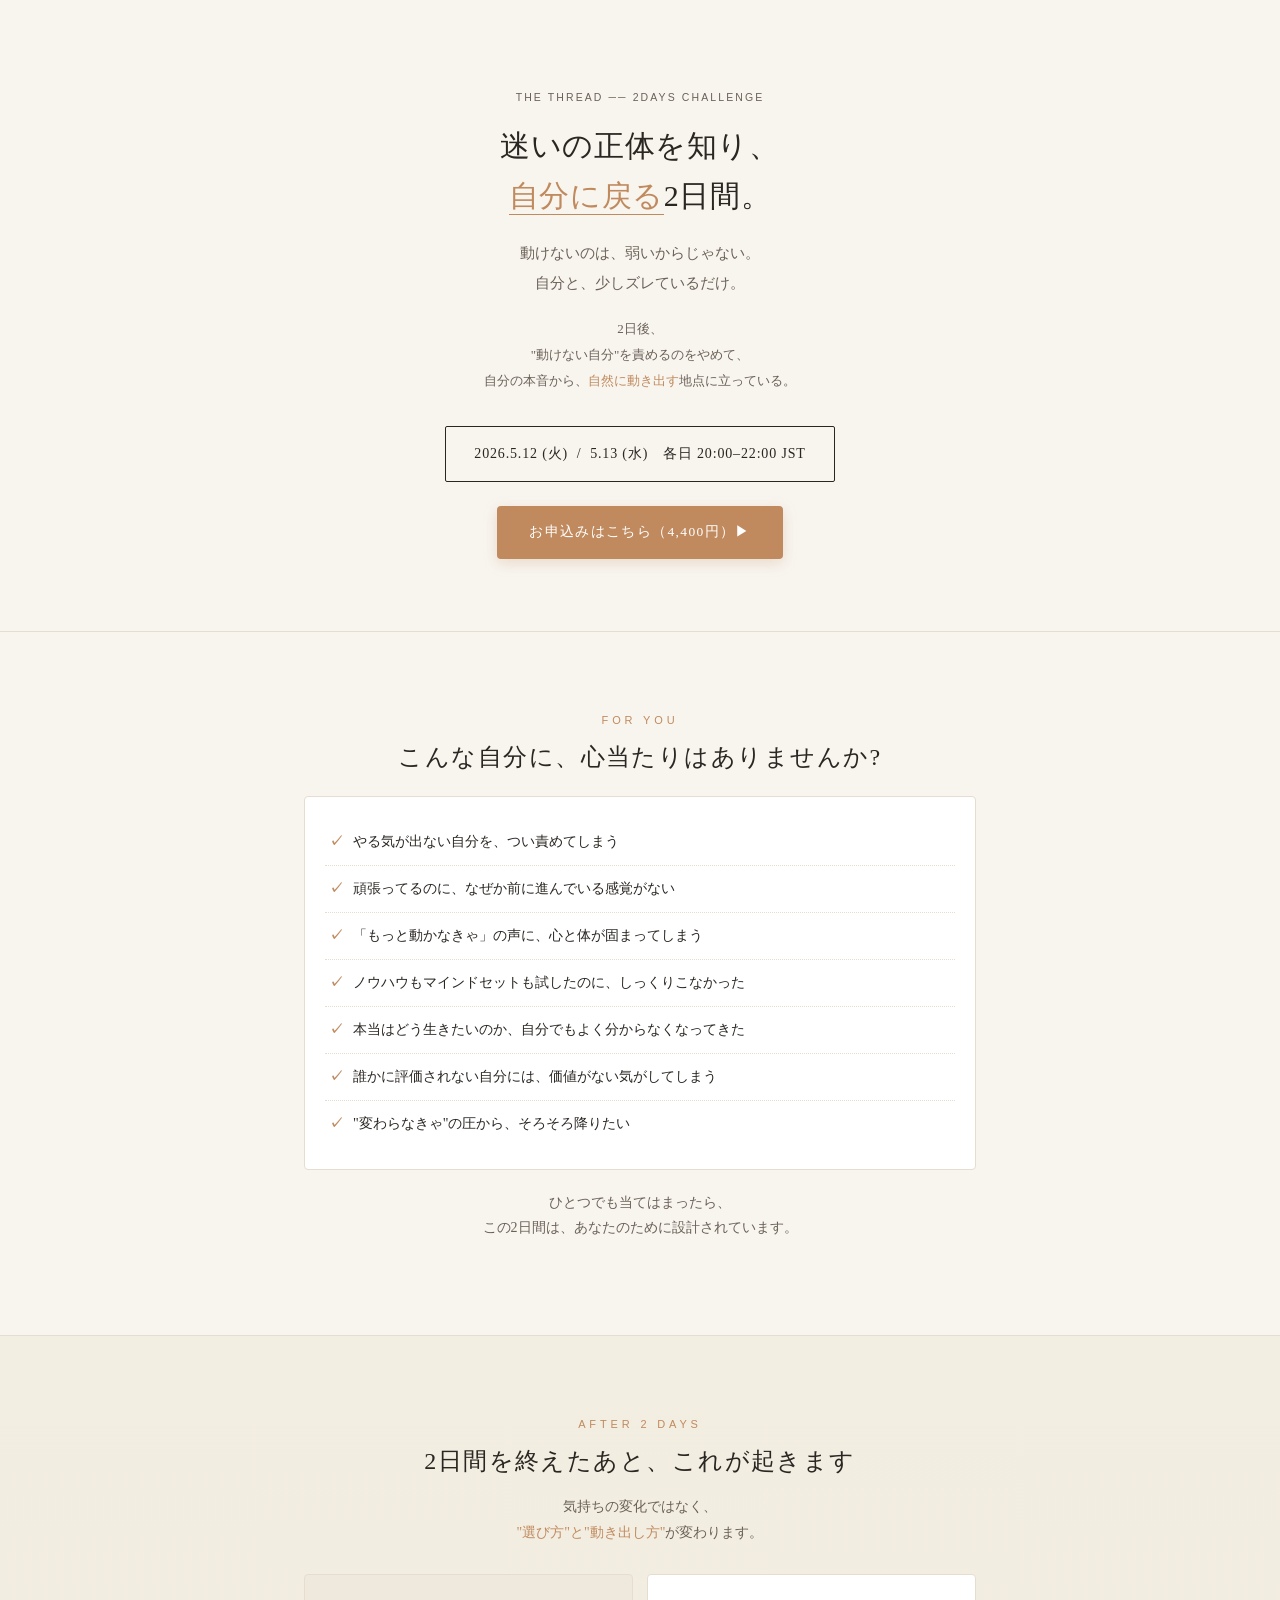
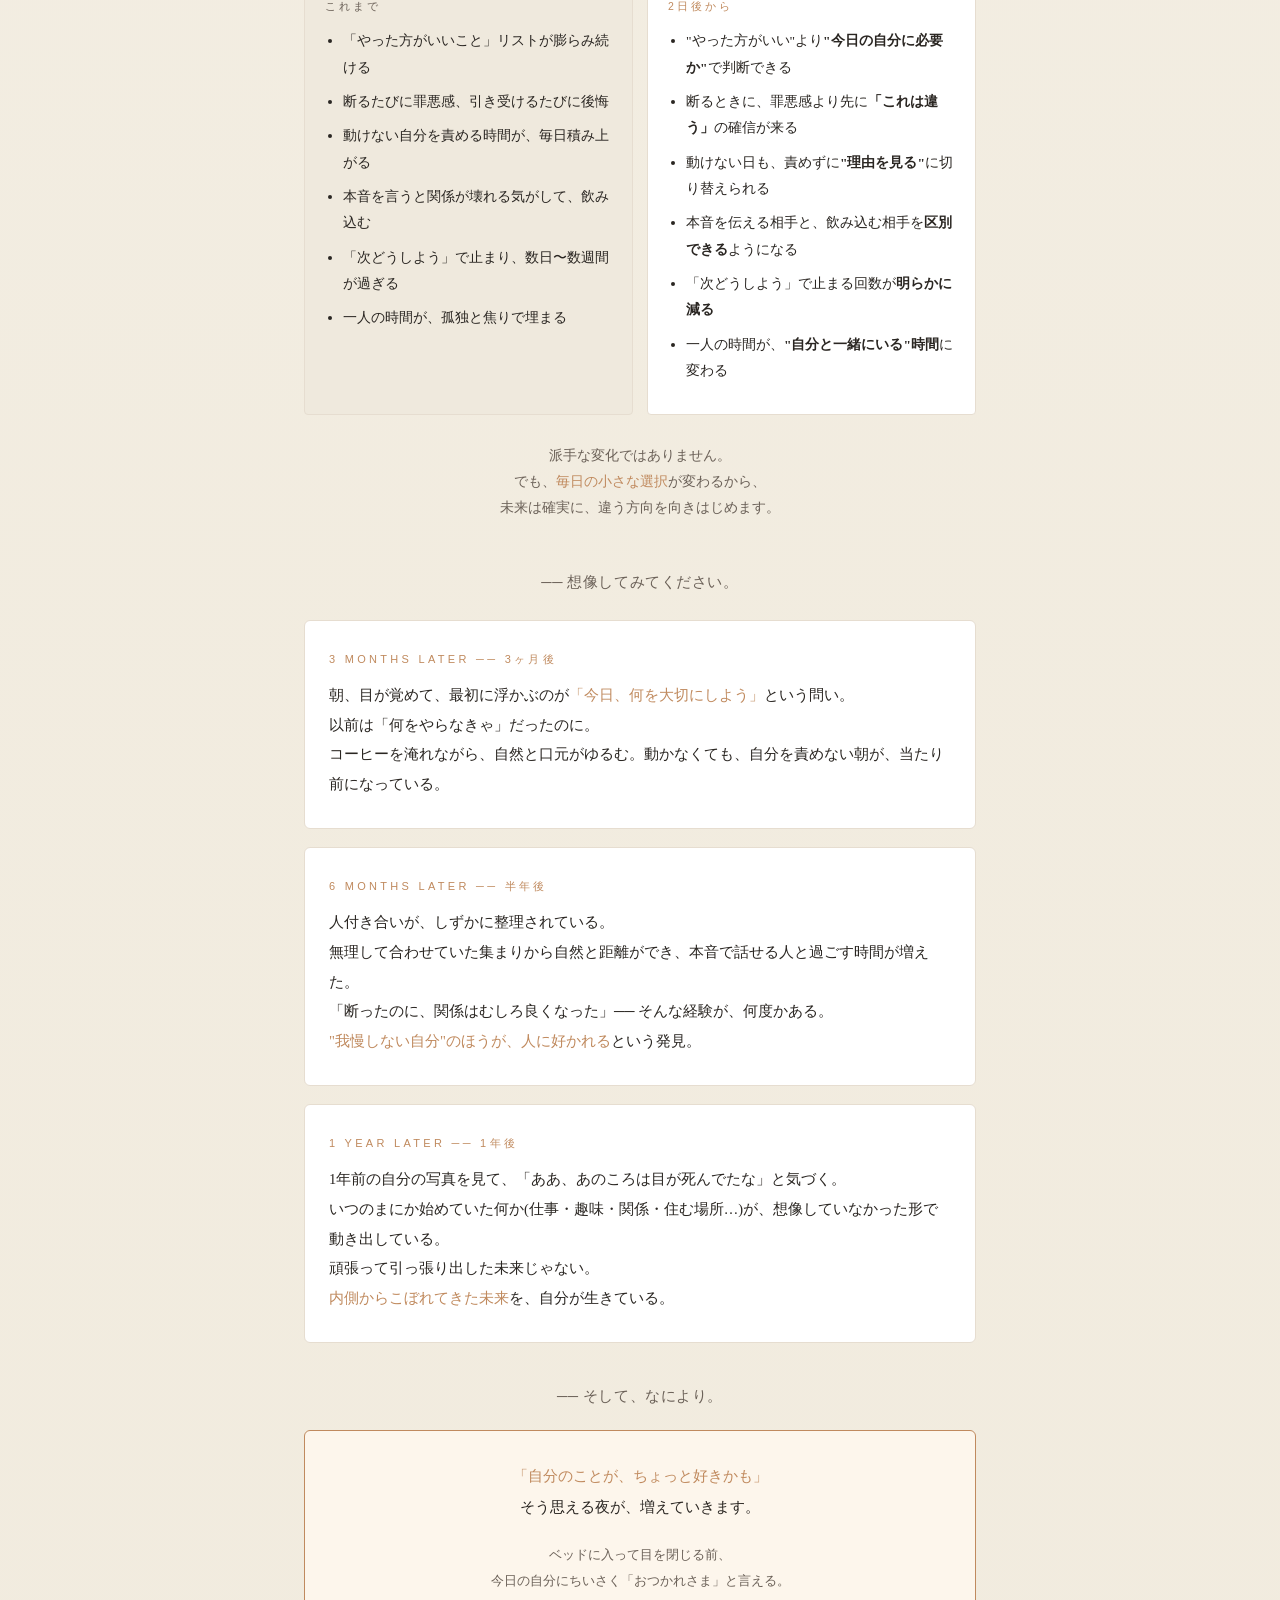
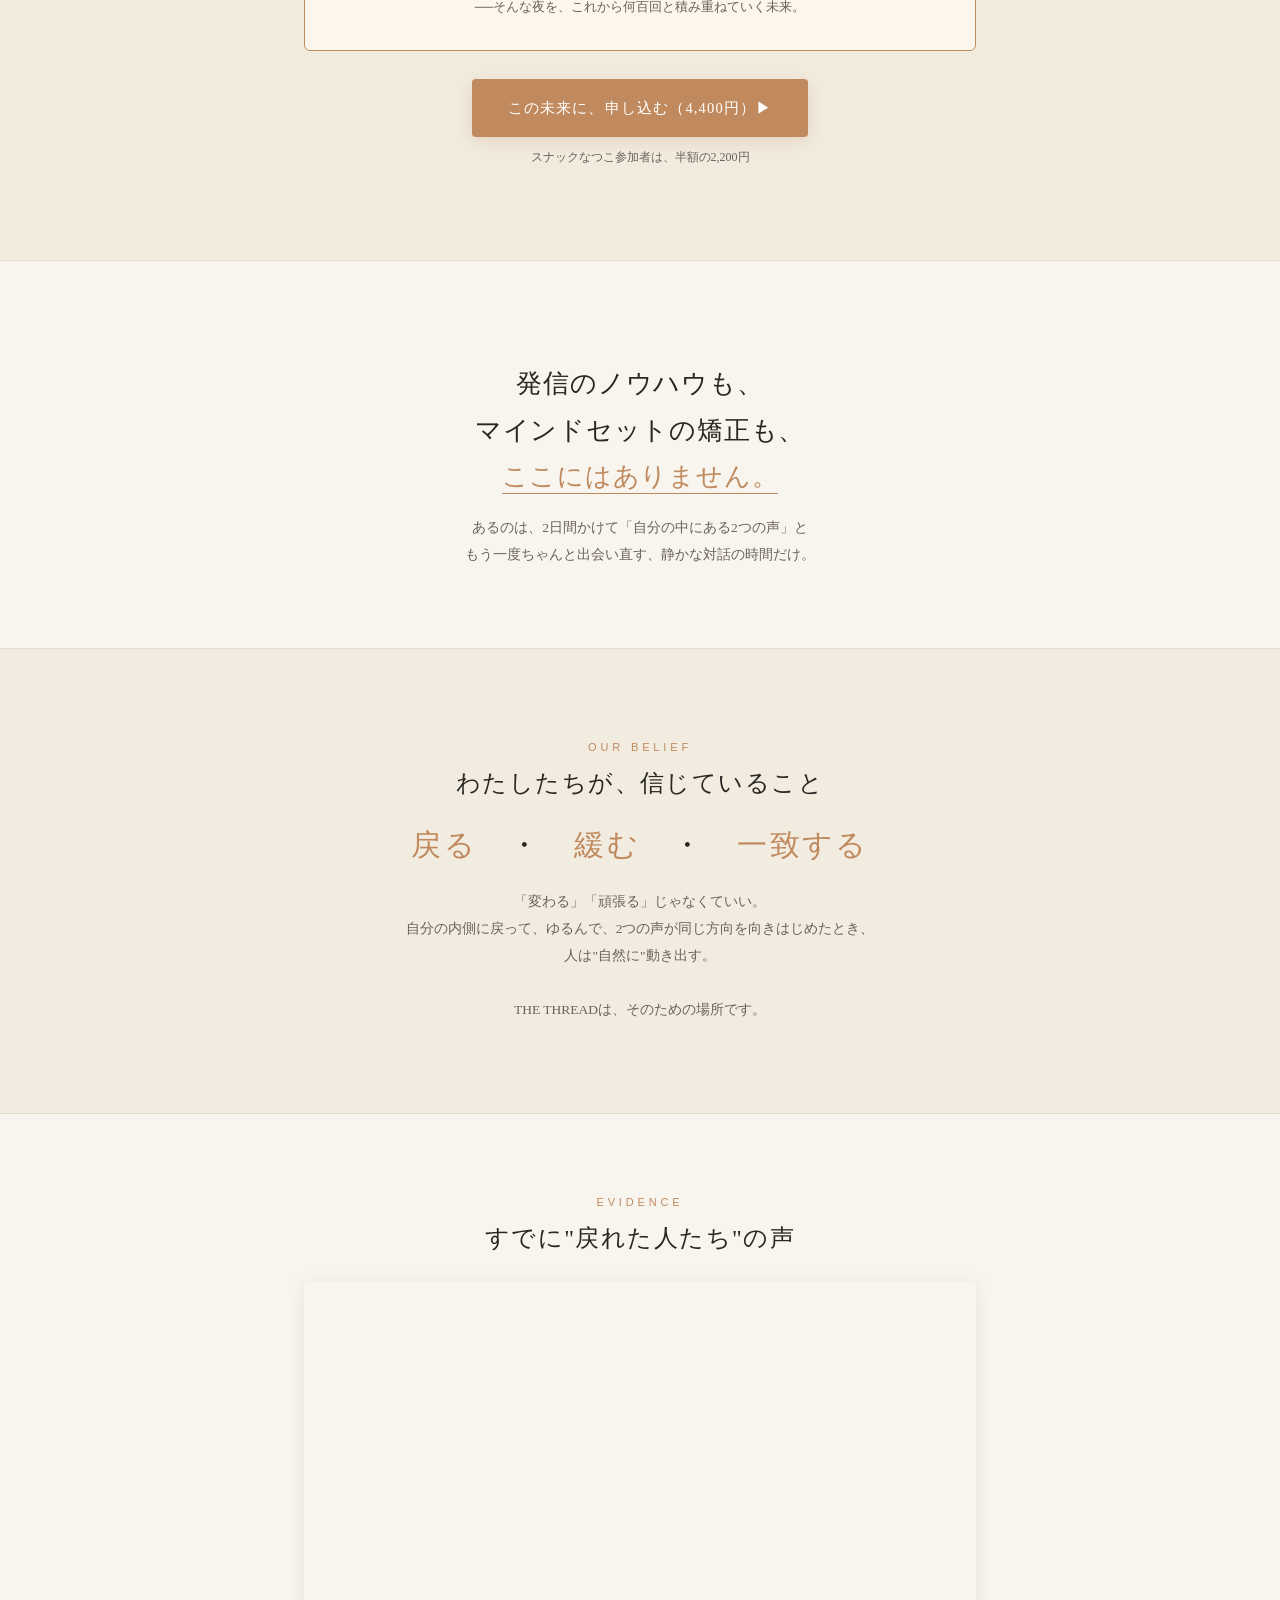
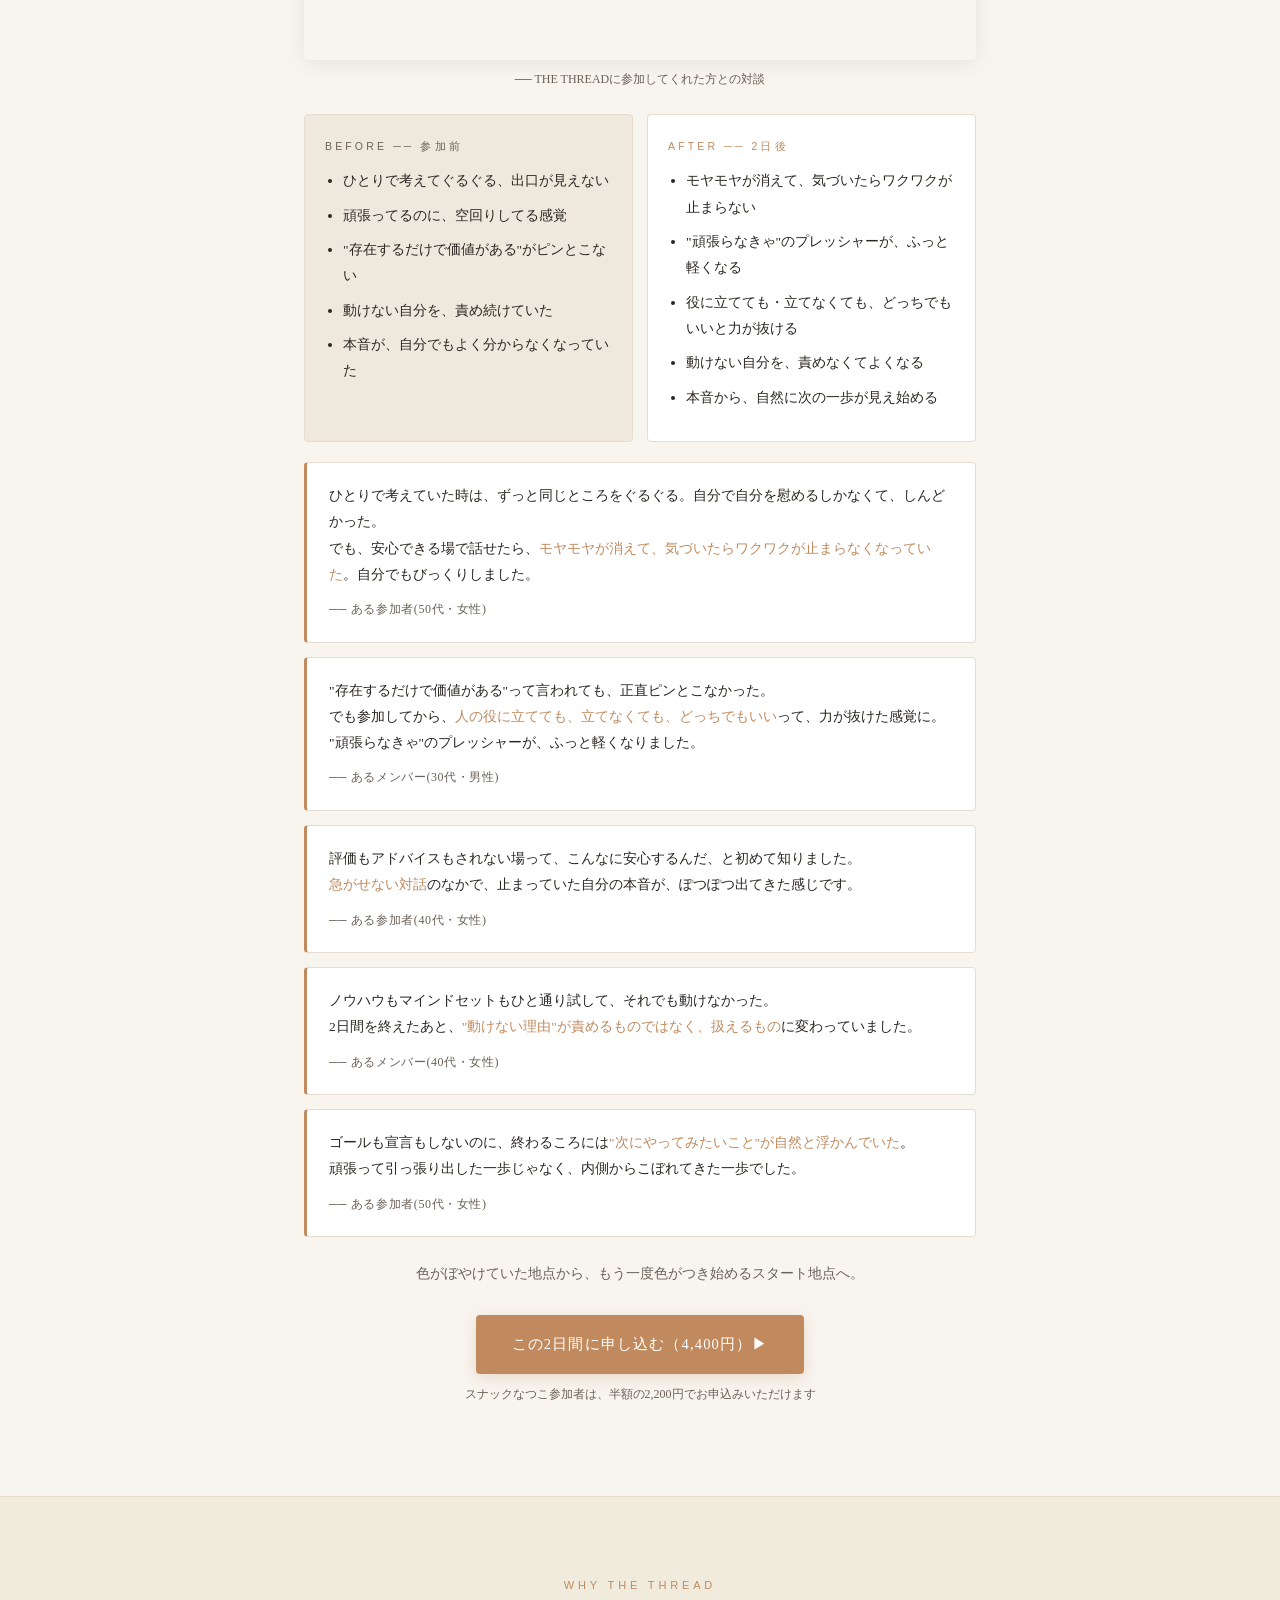
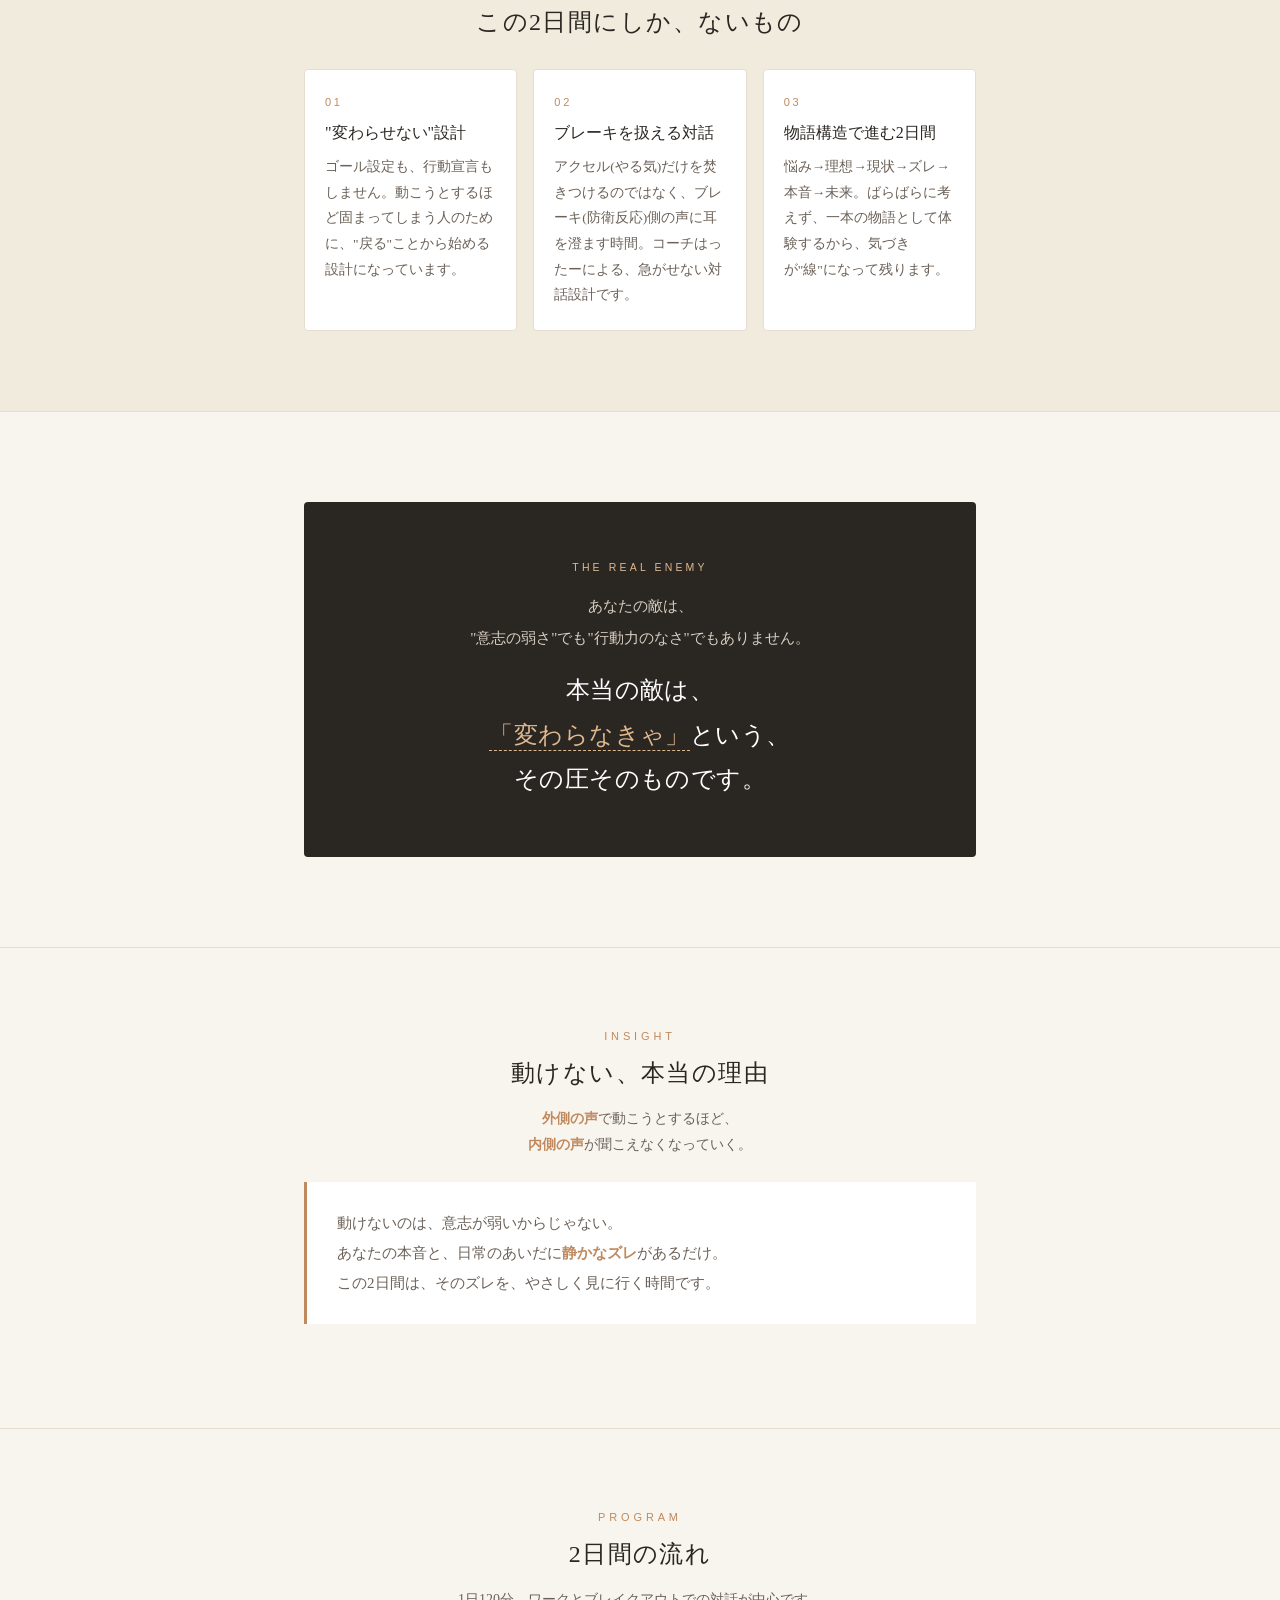
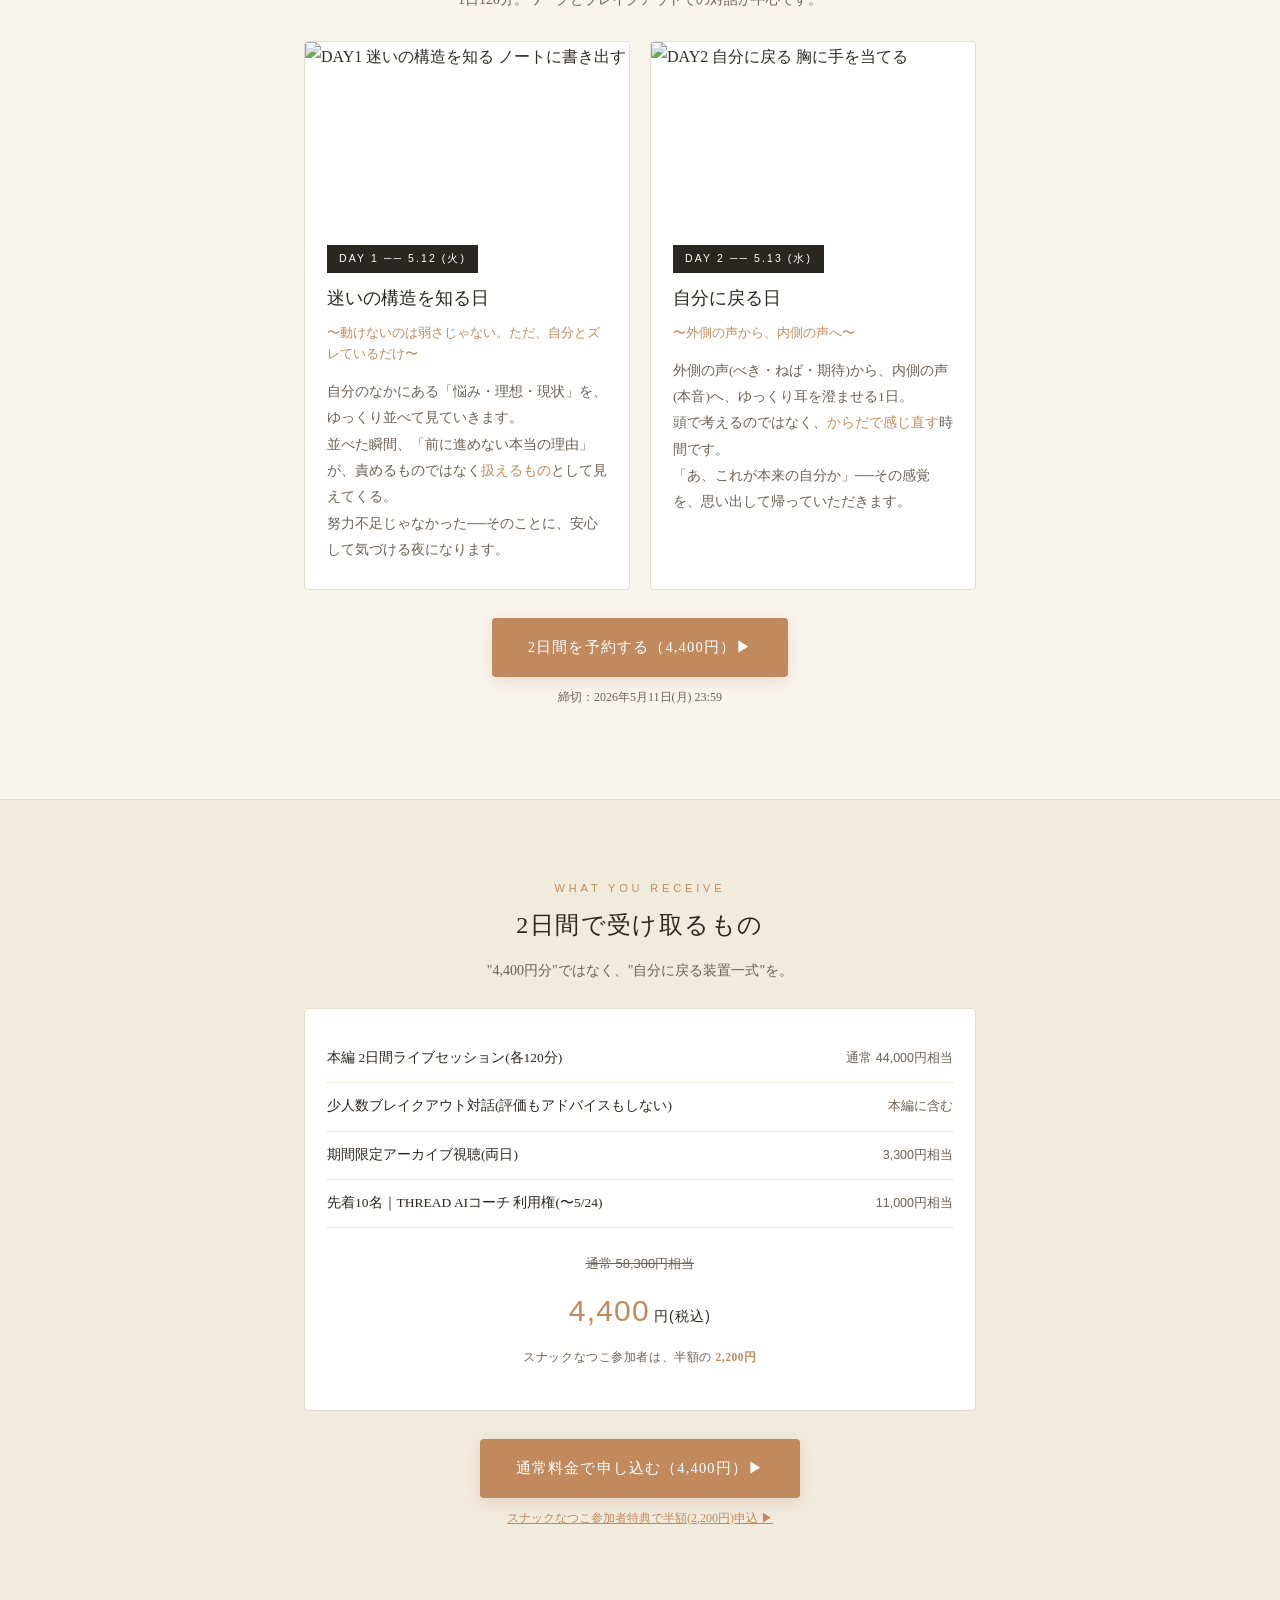
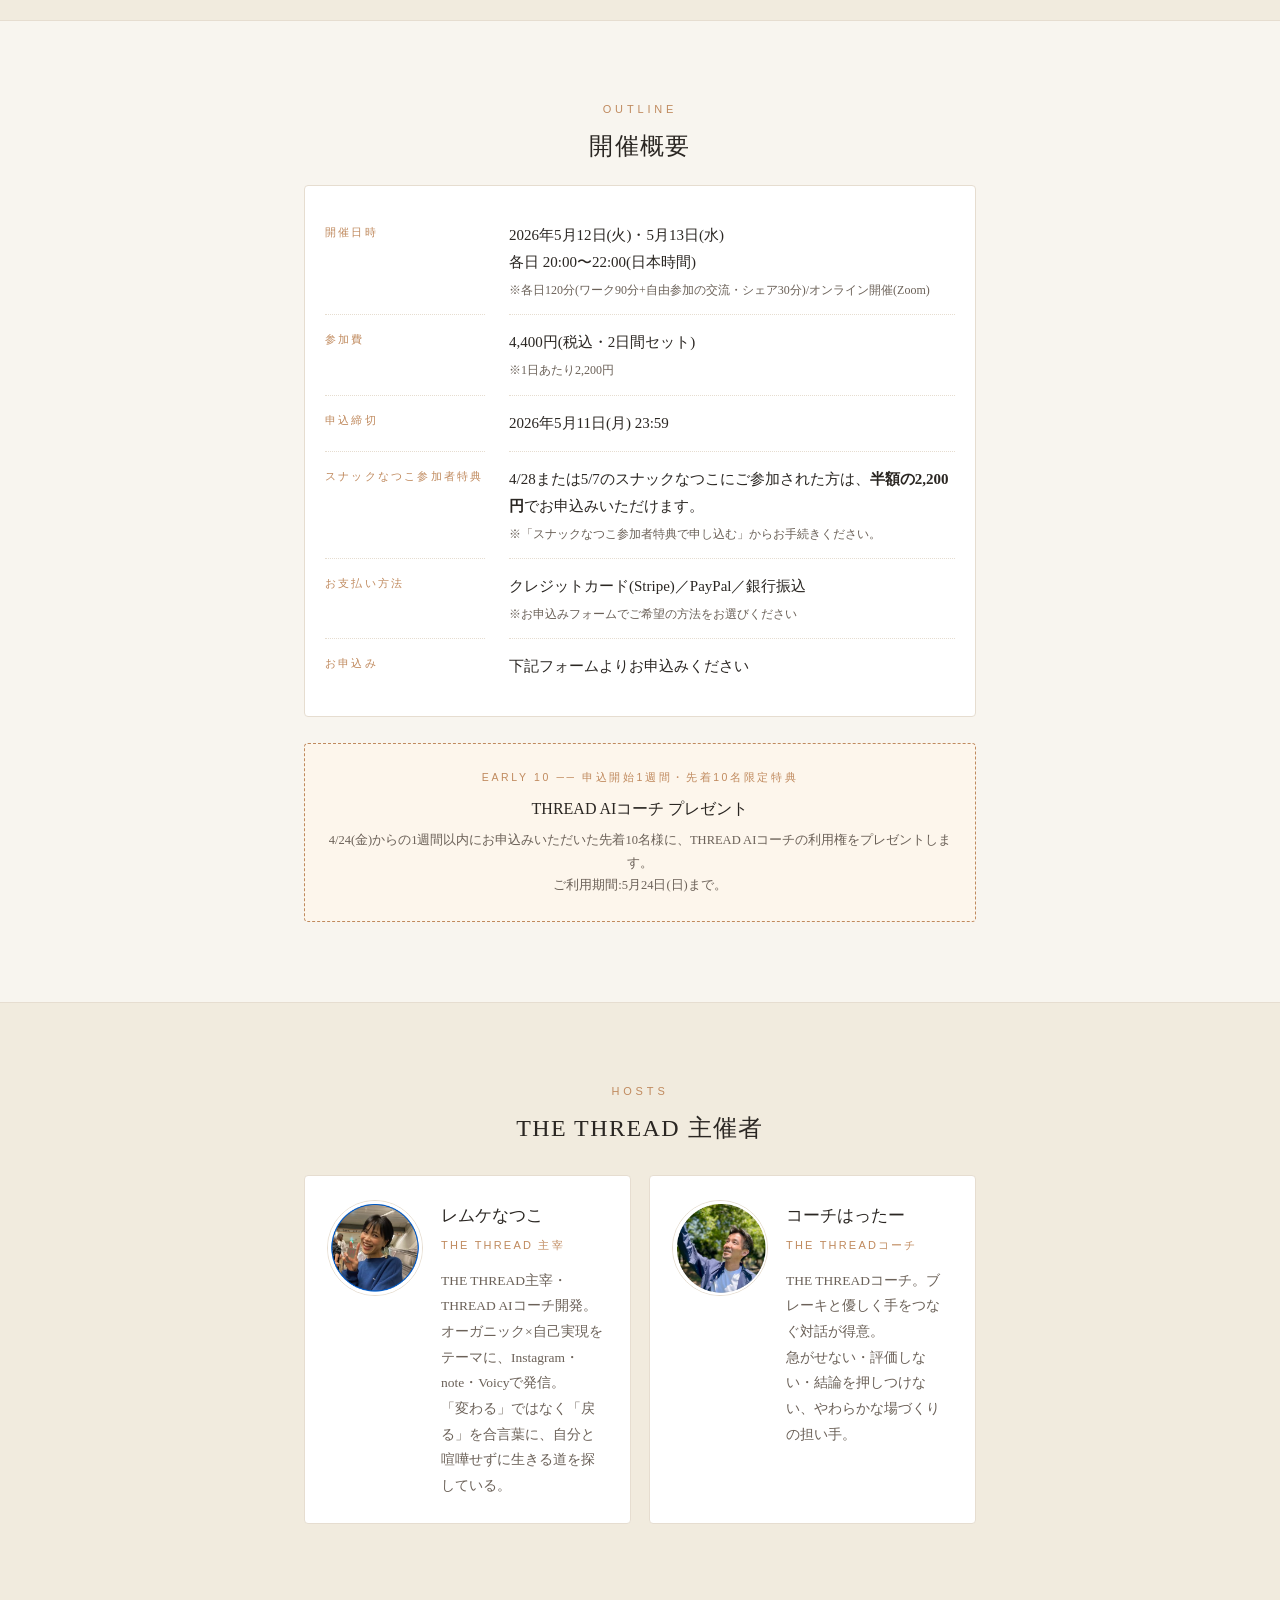
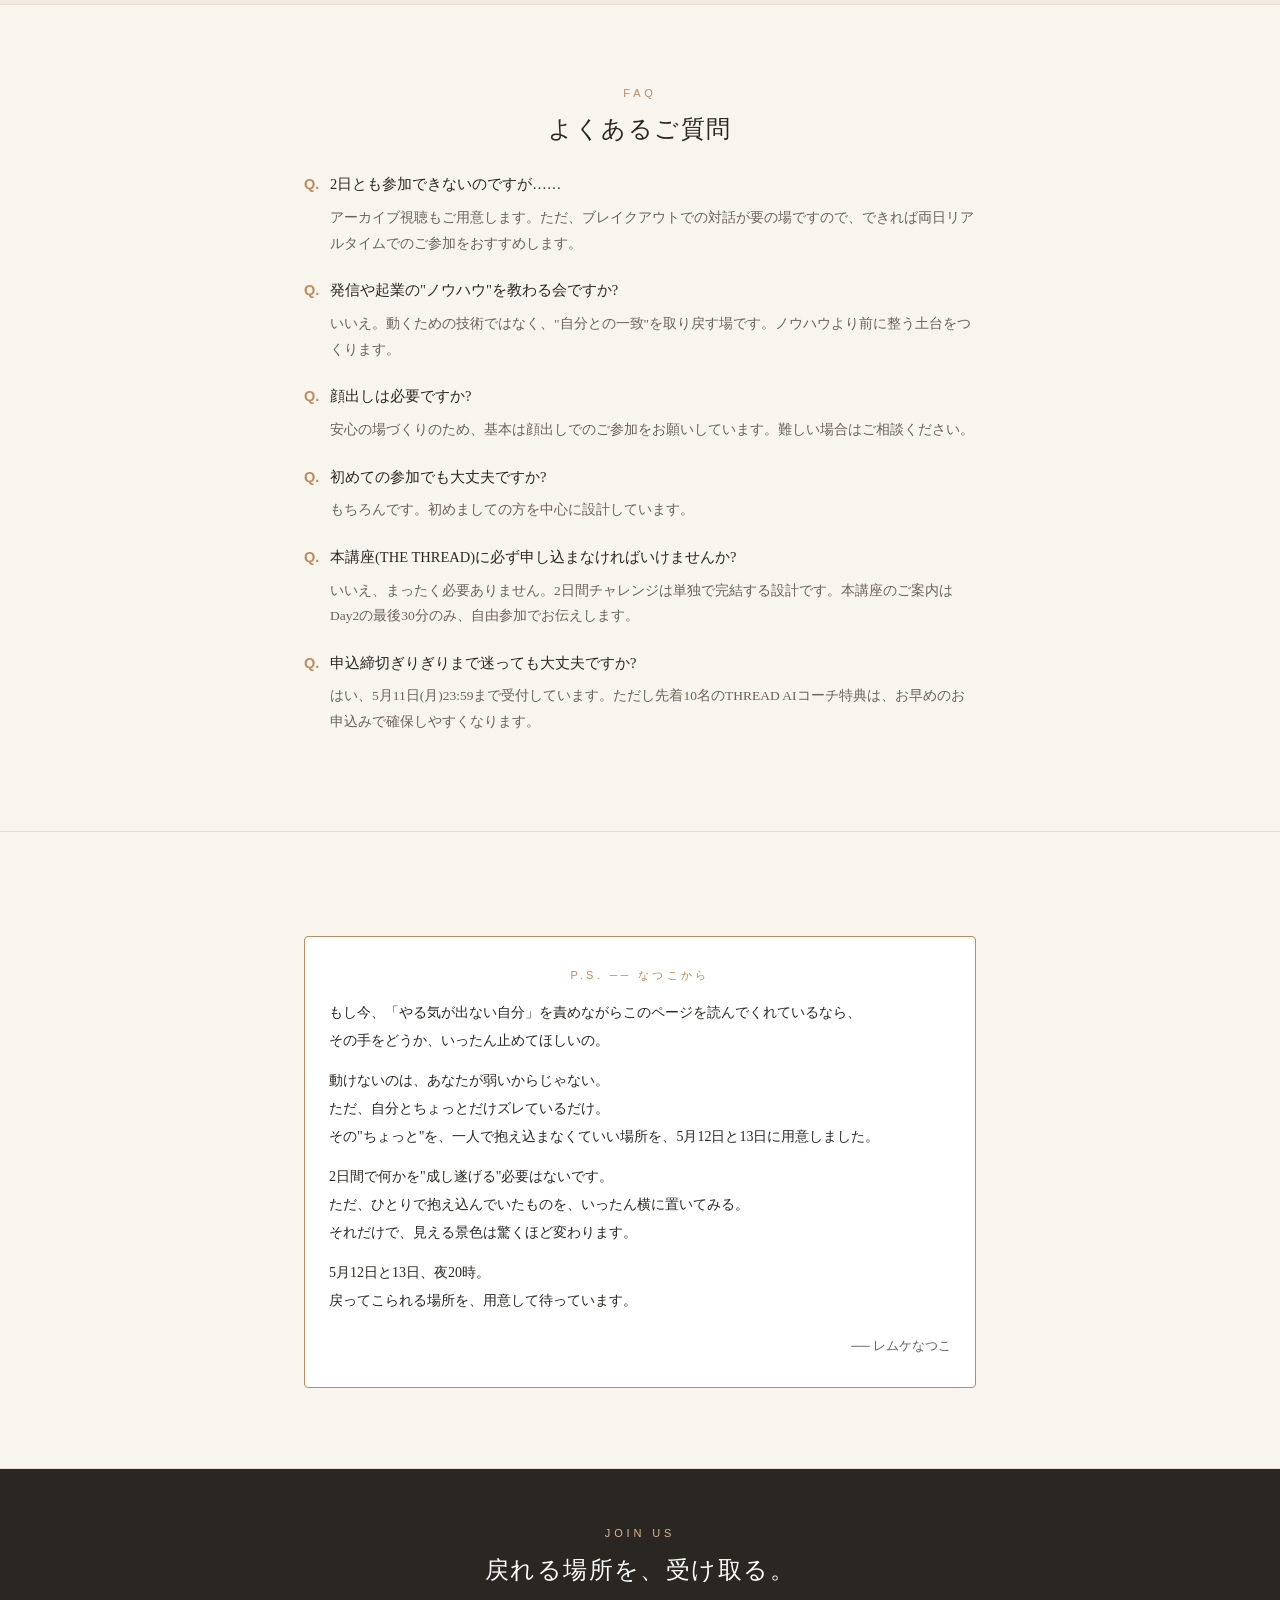
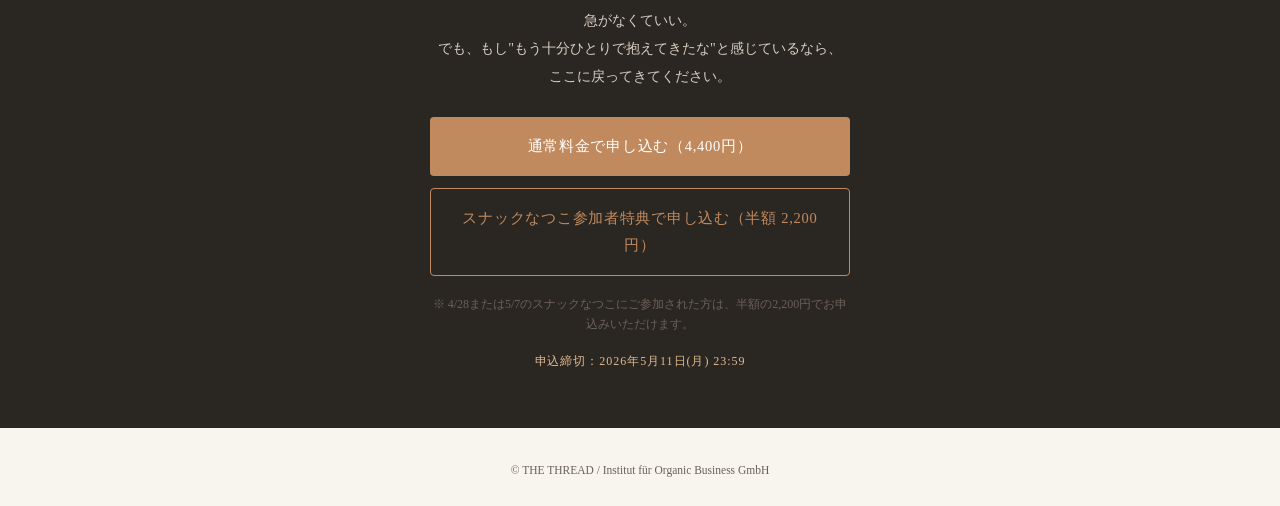
==== commit 08c8dfef: "TT2 LP v2 公開反映: 紹介制度撤去・スナック特典導線・画像統合 - index.html: v2 全面差し替え (Hero/Belief/AFTER/Day1/Day2 画像統合, AFTE" ====
--- a/2day/index.html
+++ b/2day/index.html
@@ -3,7 +3,7 @@
 <head>
 <meta charset="UTF-8">
 <meta name="viewport" content="width=device-width, initial-scale=1.0">
-<title>THE THREAD 2日間チャレンジ｜"今日も、結局動けなかったな……"の正体を、2日間で見にいく。</title>
+<title>THE THREAD 2日間チャレンジ｜動けないのは、意志が弱いからじゃない。</title>
 <style>
   /* mobile-first design — base styles optimised for 375-414px width */
   :root{
@@ -31,10 +31,18 @@
 
   /* HERO */
   .hero{
-    padding:56px 20px 48px;
+    position:relative;
+    padding:72px 20px 60px;
     text-align:center;
-    background:linear-gradient(180deg,#f1ebde 0%,var(--bg) 100%);
-  }
+    background-image:
+      linear-gradient(180deg, rgba(248,245,239,.72) 0%, rgba(248,245,239,.85) 55%, rgba(248,245,239,.96) 100%),
+      url('https://images.unsplash.com/photo-1705938837353-15b4dd27bebd?w=1600&q=80&auto=format&fit=crop');
+    background-size:cover;
+    background-position:center 30%;
+    background-repeat:no-repeat;
+    overflow:hidden;
+  }
+  .hero > *{position:relative;z-index:1}
   .hero .sub{color:var(--sub);letter-spacing:.2em;font-size:10.5px;margin-bottom:14px;font-family:sans-serif}
   .hero h1{
     font-size:22px;
@@ -117,6 +125,28 @@
     padding:26px 22px;
     border:1px solid var(--line);
     border-radius:4px;
+    overflow:hidden;
+  }
+  /* カード上端に画像をブリード＋下半分は白へグラデで溶け込ませる */
+  .day-img{
+    margin:-26px -22px 18px;
+    position:relative;
+    aspect-ratio:16/9;
+    overflow:hidden;
+  }
+  .day-img img{
+    width:100%;height:100%;
+    display:block;
+    object-fit:cover;
+    filter:sepia(.12) saturate(.88) brightness(1.02) contrast(.96);
+  }
+  .day-img::after{
+    content:"";
+    position:absolute;
+    left:0;right:0;bottom:0;
+    height:55%;
+    background:linear-gradient(180deg,transparent 0%,rgba(255,255,255,.4) 50%,#fff 100%);
+    pointer-events:none;
   }
   .day .tag{
     display:inline-block;
@@ -370,6 +400,98 @@
     letter-spacing:.02em;
   }
   .enemy .punch strong{color:#e0b88f;font-weight:500;border-bottom:1px dashed #e0b88f;padding-bottom:2px}
+
+  /* checklist */
+  .checklist{background:var(--card);border:1px solid var(--line);border-radius:4px;padding:22px 20px;margin-top:20px}
+  .checklist ul{list-style:none;margin:0;padding:0}
+  .checklist li{padding:10px 0 10px 28px;position:relative;font-size:14px;line-height:1.85;border-bottom:1px dotted var(--line)}
+  .checklist li:last-child{border-bottom:none}
+  .checklist li::before{content:"✓";position:absolute;left:4px;top:10px;color:var(--accent);font-weight:600}
+
+  /* before-after */
+  .ba{display:flex;flex-direction:column;gap:14px;margin-top:24px}
+  .ba-col{background:var(--card);border:1px solid var(--line);border-radius:4px;padding:22px 20px}
+  .ba-col.before{background:#efe9dd}
+  .ba-col .label{font-size:10.5px;letter-spacing:.3em;font-family:sans-serif;margin-bottom:12px;color:var(--sub)}
+  .ba-col.after .label{color:var(--accent)}
+  .ba-col ul{margin:0;padding-left:18px;color:var(--ink);font-size:13.5px;line-height:1.95}
+  .ba-col li{margin-bottom:8px}
+  @media(min-width:768px){.ba{flex-direction:row}.ba-col{flex:1}}
+
+  /* voices */
+  .voices{display:flex;flex-direction:column;gap:14px;margin-top:20px}
+  .voice{background:var(--card);border:1px solid var(--line);border-left:3px solid var(--accent);border-radius:4px;padding:20px 22px;font-size:13.5px;line-height:1.95;color:var(--ink)}
+  .voice .who{display:block;margin-top:10px;color:var(--sub);font-size:12px;letter-spacing:.05em}
+  .voice strong{color:var(--accent);font-weight:500}
+
+  /* price stack */
+  .price-stack{background:var(--card);border:1px solid var(--line);border-radius:4px;padding:26px 22px;margin-top:24px}
+  .price-stack .item{display:flex;justify-content:space-between;align-items:baseline;padding:12px 0;border-bottom:1px dotted var(--line);font-size:13.5px;gap:14px}
+  .price-stack .item:last-of-type{border-bottom:1px solid var(--ink)}
+  .price-stack .item .name{color:var(--ink);flex:1;line-height:1.7}
+  .price-stack .item .val{color:var(--sub);font-family:sans-serif;font-size:12.5px;white-space:nowrap}
+  .price-stack .total{text-align:center;padding:20px 0 4px}
+  .price-stack .total .strike{color:var(--sub);text-decoration:line-through;font-size:13px;font-family:sans-serif}
+  .price-stack .total .now{display:block;font-size:30px;color:var(--accent);letter-spacing:.04em;margin-top:6px;font-weight:500;font-family:sans-serif}
+  .price-stack .total .now small{font-size:14px;margin-left:4px;color:var(--ink)}
+  .price-stack .total .ref{font-size:11.5px;color:var(--sub);margin-top:8px;letter-spacing:.05em}
+
+  /* P.S. */
+  .ps{background:var(--card);border:1px solid var(--accent);border-radius:4px;padding:28px 24px;margin:24px 0 0}
+  .ps .label{color:var(--accent);font-size:11px;letter-spacing:.3em;margin-bottom:14px;font-family:sans-serif;text-align:center}
+  .ps p{margin:0 0 12px;font-size:14px;line-height:2;color:var(--ink)}
+  .ps p:last-child{margin-bottom:0}
+  .ps p.sign{text-align:right;color:var(--sub);font-size:13px;margin-top:18px}
+
+  /* mid-CTA */
+  .mid-cta{text-align:center;margin:28px 0 0}
+  .mid-cta > a{display:inline-block;background:var(--accent);color:#fff;padding:16px 36px;text-decoration:none;border-radius:4px;font-size:14.5px;letter-spacing:.08em;box-shadow:0 4px 16px rgba(192,138,94,.25)}
+  .mid-cta .note{font-size:12px;color:var(--sub);margin-top:10px;line-height:1.7}
+  .mid-cta .note a{text-decoration:underline}
+
+  /* LP統合画像スタイル ── すべての写真を世界観に馴染ませる */
+  .lp-img{
+    display:block;
+    width:100%;
+    height:auto;
+    border-radius:6px;
+    object-fit:cover;
+    background:var(--accent-soft);
+    /* 暖色トーンに寄せて明朝×ベージュの世界観に統合 */
+    filter:sepia(.12) saturate(.88) brightness(1.02) contrast(.96);
+  }
+  .lp-img-frame{
+    position:relative;
+    background:var(--card);
+    padding:8px;
+    border:1px solid var(--line);
+    border-radius:10px;
+    box-shadow:0 10px 32px rgba(120,98,80,.06);
+    overflow:hidden;
+  }
+  .lp-img-frame::after{
+    /* 画像下部に世界観カラーのグラデを薄く重ねて溶け込ませる */
+    content:"";
+    position:absolute;
+    left:8px;right:8px;bottom:8px;
+    height:40%;
+    background:linear-gradient(180deg,transparent 0%,rgba(241,235,222,.18) 100%);
+    border-radius:0 0 4px 4px;
+    pointer-events:none;
+  }
+  .lp-img-frame img{border-radius:4px}
+  .lp-img-bleed{
+    /* セクション端まで馴染ませるバージョン (ヒーロー用) */
+    margin-left:-20px;margin-right:-20px;
+    border-radius:0;
+  }
+  @media(min-width:768px){
+    .lp-img-bleed{margin-left:0;margin-right:0;border-radius:10px}
+  }
+
+  /* hero CTA */
+  .hero-cta{margin-top:24px}
+  .hero-cta a{display:inline-block;background:var(--accent);color:#fff;padding:14px 32px;text-decoration:none;border-radius:4px;font-size:13.5px;letter-spacing:.1em;box-shadow:0 4px 14px rgba(192,138,94,.25)}
 
   /* CTA前のスナック導線 */
   .soft-door{
@@ -436,10 +558,139 @@
 
 <header class="hero">
   <div class="sub">THE THREAD ── 2DAYS CHALLENGE</div>
-  <h1>"今日も、結局<br>動けなかったな……"</h1>
-  <p class="lead" style="margin-top:14px">スマホを閉じた指先がふっと冷たくなる、<br>あの夜のベッドの中。<br><br>意志が弱いわけじゃないのに、<br>なぜ、からだが言うことを聞かないのか。<br><br><strong style="color:var(--accent);font-weight:500">その正体を、2日間で見にいきませんか?</strong></p>
-  <div class="date-badge">2026.5.12 (火) &nbsp;/&nbsp; 5.13 (水)</div>
+  <h1>迷いの正体を知り、<br><em>自分に戻る</em>2日間。</h1>
+  <p class="lead">動けないのは、弱いからじゃない。<br>自分と、少しズレているだけ。</p>
+  <p class="lead" style="margin-top:18px;font-size:13px">
+    2日後、<br>
+    "動けない自分"を責めるのをやめて、<br>
+    自分の本音から、<em style="color:var(--accent);font-style:normal">自然に動き出す</em>地点に立っている。
+  </p>
+  <div class="date-badge">2026.5.12 (火) &nbsp;/&nbsp; 5.13 (水)　各日 20:00–22:00 JST</div>
+  <div class="hero-cta">
+    <a href="apply-single.html">お申込みはこちら（4,400円）▶</a>
+  </div>
 </header>
+
+<!-- こんな人へ -->
+<section>
+  <div class="wrap">
+    <h2><span class="en">FOR YOU</span>こんな自分に、心当たりはありませんか?</h2>
+    <div class="checklist">
+      <ul>
+        <li>やる気が出ない自分を、つい責めてしまう</li>
+        <li>頑張ってるのに、なぜか前に進んでいる感覚がない</li>
+        <li>「もっと動かなきゃ」の声に、心と体が固まってしまう</li>
+        <li>ノウハウもマインドセットも試したのに、しっくりこなかった</li>
+        <li>本当はどう生きたいのか、自分でもよく分からなくなってきた</li>
+        <li>誰かに評価されない自分には、価値がない気がしてしまう</li>
+        <li>"変わらなきゃ"の圧から、そろそろ降りたい</li>
+      </ul>
+    </div>
+    <p class="lead-copy center" style="margin-top:20px">
+      ひとつでも当てはまったら、<br>
+      この2日間は、あなたのために設計されています。
+    </p>
+  </div>
+</section>
+
+<!-- AFTER：参加するとどうなれるか -->
+<section style="position:relative;background-image:linear-gradient(180deg,rgba(241,235,222,.78) 0%,rgba(241,235,222,.9) 40%,rgba(241,235,222,.96) 100%),url('https://images.unsplash.com/photo-1613578519724-22fdb5d06388?w=1600&q=80&auto=format&fit=crop');background-size:cover;background-position:center 30%;background-repeat:no-repeat">
+  <div class="wrap">
+    <h2><span class="en">AFTER 2 DAYS</span>2日間を終えたあと、これが起きます</h2>
+    <p class="lead-copy center" style="margin-bottom:8px">
+      気持ちの変化ではなく、<br>
+      <strong style="color:var(--accent);font-weight:500">"選び方"と"動き出し方"</strong>が変わります。
+    </p>
+    <div class="ba" style="margin-top:28px">
+      <div class="ba-col before">
+        <div class="label">これまで</div>
+        <ul>
+          <li>「やった方がいいこと」リストが膨らみ続ける</li>
+          <li>断るたびに罪悪感、引き受けるたびに後悔</li>
+          <li>動けない自分を責める時間が、毎日積み上がる</li>
+          <li>本音を言うと関係が壊れる気がして、飲み込む</li>
+          <li>「次どうしよう」で止まり、数日〜数週間が過ぎる</li>
+          <li>一人の時間が、孤独と焦りで埋まる</li>
+        </ul>
+      </div>
+      <div class="ba-col after">
+        <div class="label">2日後から</div>
+        <ul>
+          <li>"やった方がいい"より<strong>"今日の自分に必要か"</strong>で判断できる</li>
+          <li>断るときに、罪悪感より先に<strong>「これは違う」</strong>の確信が来る</li>
+          <li>動けない日も、責めずに<strong>"理由を見る"</strong>に切り替えられる</li>
+          <li>本音を伝える相手と、飲み込む相手を<strong>区別できる</strong>ようになる</li>
+          <li>「次どうしよう」で止まる回数が<strong>明らかに減る</strong></li>
+          <li>一人の時間が、<strong>"自分と一緒にいる"時間</strong>に変わる</li>
+        </ul>
+      </div>
+    </div>
+    <p class="lead-copy center" style="margin-top:28px;font-size:14px">
+      派手な変化ではありません。<br>
+      でも、<strong style="color:var(--accent);font-weight:500">毎日の小さな選択</strong>が変わるから、<br>
+      未来は確実に、違う方向を向きはじめます。
+    </p>
+
+    <!-- 未来の物語 -->
+    <div style="margin-top:48px">
+      <p class="lead-copy center" style="margin-bottom:24px;font-size:14.5px;letter-spacing:.04em">
+        ── 想像してみてください。
+      </p>
+
+      <div style="background:var(--card);border:1px solid var(--line);border-radius:6px;padding:28px 24px;margin-bottom:18px">
+        <div style="color:var(--accent);font-size:11px;letter-spacing:.3em;font-family:sans-serif;margin-bottom:12px">3 MONTHS LATER ── 3ヶ月後</div>
+        <p style="margin:0;font-size:14.5px;line-height:2.05;color:var(--ink)">
+          朝、目が覚めて、最初に浮かぶのが<strong style="color:var(--accent);font-weight:500">「今日、何を大切にしよう」</strong>という問い。<br>
+          以前は「何をやらなきゃ」だったのに。<br>
+          コーヒーを淹れながら、自然と口元がゆるむ。動かなくても、自分を責めない朝が、当たり前になっている。
+        </p>
+      </div>
+
+      <div style="background:var(--card);border:1px solid var(--line);border-radius:6px;padding:28px 24px;margin-bottom:18px">
+        <div style="color:var(--accent);font-size:11px;letter-spacing:.3em;font-family:sans-serif;margin-bottom:12px">6 MONTHS LATER ── 半年後</div>
+        <p style="margin:0;font-size:14.5px;line-height:2.05;color:var(--ink)">
+          人付き合いが、しずかに整理されている。<br>
+          無理して合わせていた集まりから自然と距離ができ、本音で話せる人と過ごす時間が増えた。<br>
+          「断ったのに、関係はむしろ良くなった」── そんな経験が、何度かある。<br>
+          <strong style="color:var(--accent);font-weight:500">"我慢しない自分"のほうが、人に好かれる</strong>という発見。
+        </p>
+      </div>
+
+      <div style="background:var(--card);border:1px solid var(--line);border-radius:6px;padding:28px 24px;margin-bottom:18px">
+        <div style="color:var(--accent);font-size:11px;letter-spacing:.3em;font-family:sans-serif;margin-bottom:12px">1 YEAR LATER ── 1年後</div>
+        <p style="margin:0;font-size:14.5px;line-height:2.05;color:var(--ink)">
+          1年前の自分の写真を見て、「ああ、あのころは目が死んでたな」と気づく。<br>
+          いつのまにか始めていた何か(仕事・趣味・関係・住む場所…)が、想像していなかった形で動き出している。<br>
+          頑張って引っ張り出した未来じゃない。<br>
+          <strong style="color:var(--accent);font-weight:500">内側からこぼれてきた未来</strong>を、自分が生きている。
+        </p>
+      </div>
+    </div>
+
+    <!-- こんな朝 / こんな夜 -->
+    <div style="margin-top:40px">
+      <p class="lead-copy center" style="margin-bottom:20px;font-size:14.5px;letter-spacing:.04em">
+        ── そして、なにより。
+      </p>
+      <div style="background:var(--accent-soft);border:1px solid var(--accent);border-radius:6px;padding:30px 26px;text-align:center">
+        <p style="margin:0 0 18px;font-size:15px;line-height:2.1;color:var(--ink)">
+          <strong style="color:var(--accent);font-weight:500">「自分のことが、ちょっと好きかも」</strong><br>
+          そう思える夜が、増えていきます。
+        </p>
+        <p style="margin:0;font-size:13px;line-height:2;color:var(--sub)">
+          ベッドに入って目を閉じる前、<br>
+          今日の自分にちいさく「おつかれさま」と言える。<br>
+          ──そんな夜を、これから何百回と積み重ねていく未来。
+        </p>
+      </div>
+    </div>
+
+    <div class="mid-cta">
+      <a href="apply-single.html">この未来に、申し込む（4,400円）▶</a>
+      <p class="note">スナックなつこ参加者は、半額の2,200円</p>
+    </div>
+  </div>
+</section>
 
 <!-- D: Distinction（宣言） -->
 <section>
@@ -447,19 +698,15 @@
     <div class="declare">
       <p class="big">発信のノウハウも、<br>マインドセットの矯正も、<br><em>ここにはありません。</em></p>
       <p class="small">
-        「もっと頑張れ」とも言わない。<br>
-        「あなたを変えてあげる」とも言わない。<br><br>
-        あるのは、2日間かけて<br>
-        「自分の中にある2つの声」ともう一度出会い直す、<br>
-        静かな対話の時間だけ。<br><br>
-        <strong style="color:var(--accent);font-weight:500">本当はもう、十分やってきたんじゃないですか?</strong>
+        あるのは、2日間かけて「自分の中にある2つの声」と<br>
+        もう一度ちゃんと出会い直す、静かな対話の時間だけ。
       </p>
     </div>
   </div>
 </section>
 
 <!-- B: Belief（世界観） -->
-<section style="background:#f1ebde">
+<section style="position:relative;background-image:linear-gradient(180deg,rgba(241,235,222,.92) 0%,rgba(241,235,222,.86) 50%,rgba(241,235,222,.94) 100%),url('https://images.unsplash.com/photo-1640095889747-2090ee12fa7d?w=1600&q=80&auto=format&fit=crop');background-size:cover;background-position:center;background-repeat:no-repeat">
   <div class="wrap">
     <div class="belief">
       <h2><span class="en">OUR BELIEF</span>わたしたちが、信じていること</h2>
@@ -484,22 +731,66 @@
     </div>
     <p class="video-caption">── THE THREADに参加してくれた方との対談</p>
 
-    <div class="quote">
-      「正直、申し込むまで何度もブラウザを閉じました。"こういう自己啓発系って、また同じ話だろうな"って。<br><br>
-      でも参加してみたら、<strong style="color:var(--accent)">誰にも何も決めつけられない</strong>。質問もアドバイスも飛んでこない。ただ、自分のなかでぐるぐるしていた声が、口から出ていく感覚があって。<br><br>
-      気づいたら、肩のあたりがふっと軽くなって、<strong style="color:var(--accent)">"あ、私こっちに行きたかったんだ"</strong>って自分でわかった。<br>
-      自分でも、びっくりしました」── りかちゃん
-    </div>
-    <div class="quote">
-      「"存在するだけで価値がある"って言葉、正直ピンとこなかったんです。<br>
-      役に立たないと愛されないって、たぶんずっと思ってきたから。<br><br>
-      でも参加した翌朝、いつものキッチンでコーヒーを淹れていたら、<strong style="color:var(--accent)">"今日、何もできなくてもいいや"</strong>って、ふっと思えた。<br><br>
-      胸のあたりにいつもあった重い石みたいなものが、<strong style="color:var(--accent)">なくなってる</strong>のに気づいて。<br>
-      "頑張らなきゃ"のプレッシャーが、ほどけた瞬間でした」── たけちゃん
-    </div>
+    <div class="ba">
+      <div class="ba-col before">
+        <div class="label">BEFORE ── 参加前</div>
+        <ul>
+          <li>ひとりで考えてぐるぐる、出口が見えない</li>
+          <li>頑張ってるのに、空回りしてる感覚</li>
+          <li>"存在するだけで価値がある"がピンとこない</li>
+          <li>動けない自分を、責め続けていた</li>
+          <li>本音が、自分でもよく分からなくなっていた</li>
+        </ul>
+      </div>
+      <div class="ba-col after">
+        <div class="label">AFTER ── 2日後</div>
+        <ul>
+          <li>モヤモヤが消えて、気づいたらワクワクが止まらない</li>
+          <li>"頑張らなきゃ"のプレッシャーが、ふっと軽くなる</li>
+          <li>役に立てても・立てなくても、どっちでもいいと力が抜ける</li>
+          <li>動けない自分を、責めなくてよくなる</li>
+          <li>本音から、自然に次の一歩が見え始める</li>
+        </ul>
+      </div>
+    </div>
+
+    <div class="voices">
+      <div class="voice">
+        ひとりで考えていた時は、ずっと同じところをぐるぐる。自分で自分を慰めるしかなくて、しんどかった。<br>
+        でも、安心できる場で話せたら、<strong>モヤモヤが消えて、気づいたらワクワクが止まらなくなっていた</strong>。自分でもびっくりしました。
+        <span class="who">── ある参加者(50代・女性)</span>
+      </div>
+      <div class="voice">
+        "存在するだけで価値がある"って言われても、正直ピンとこなかった。<br>
+        でも参加してから、<strong>人の役に立てても、立てなくても、どっちでもいい</strong>って、力が抜けた感覚に。<br>
+        "頑張らなきゃ"のプレッシャーが、ふっと軽くなりました。
+        <span class="who">── あるメンバー(30代・男性)</span>
+      </div>
+      <div class="voice">
+        評価もアドバイスもされない場って、こんなに安心するんだ、と初めて知りました。<br>
+        <strong>急がせない対話</strong>のなかで、止まっていた自分の本音が、ぽつぽつ出てきた感じです。
+        <span class="who">── ある参加者(40代・女性)</span>
+      </div>
+      <div class="voice">
+        ノウハウもマインドセットもひと通り試して、それでも動けなかった。<br>
+        2日間を終えたあと、<strong>"動けない理由"が責めるものではなく、扱えるもの</strong>に変わっていました。
+        <span class="who">── あるメンバー(40代・女性)</span>
+      </div>
+      <div class="voice">
+        ゴールも宣言もしないのに、終わるころには<strong>"次にやってみたいこと"が自然と浮かんでいた</strong>。<br>
+        頑張って引っ張り出した一歩じゃなく、内側からこぼれてきた一歩でした。
+        <span class="who">── ある参加者(50代・女性)</span>
+      </div>
+    </div>
+
     <p class="lead-copy center" style="margin-top:24px">
       色がぼやけていた地点から、もう一度色がつき始めるスタート地点へ。
     </p>
+
+    <div class="mid-cta">
+      <a href="apply-single.html">この2日間に申し込む（4,400円）▶</a>
+      <p class="note">スナックなつこ参加者は、半額の2,200円でお申込みいただけます</p>
+    </div>
   </div>
 </section>
 
@@ -554,13 +845,9 @@
       <strong style="color:var(--accent)">内側の声</strong>が聞こえなくなっていく。
     </p>
     <div class="quote">
-      朝、洗面所の鏡の前。<br>
-      "今日こそ、あれを始めよう"と思った数秒後に、<br>
-      みぞおちのあたりがキュッと固くなる感覚── 経験ありませんか?<br><br>
       動けないのは、意志が弱いからじゃない。<br>
-      <strong style="color:var(--accent)">あなたの本音と、日常のあいだに静かなズレがある</strong>だけ。<br><br>
-      この2日間は、そのズレを、<br>
-      責めずに、急がせずに、やさしく見にいく時間です。
+      あなたの本音と、日常のあいだに<strong style="color:var(--accent)">静かなズレ</strong>があるだけ。<br>
+      この2日間は、そのズレを、やさしく見に行く時間です。
     </div>
   </div>
 </section>
@@ -572,39 +859,63 @@
 
     <div class="days">
       <div class="day">
+        <div class="day-img">
+          <img src="https://images.unsplash.com/photo-1569229761589-8838faca0b91?w=900&q=80&auto=format&fit=crop" loading="lazy" alt="DAY1 迷いの構造を知る ノートに書き出す">
+        </div>
         <span class="tag">DAY 1 ── 5.12 (火)</span>
         <h3>迷いの構造を知る日</h3>
         <div class="theme">〜動けないのは弱さじゃない。ただ、自分とズレているだけ〜</div>
         <p class="desc">
-          悩み → 理想 → 現状。<br>
-          その3つを並べて可視化した瞬間、「前に進めない本当の理由」が、やさしい形で見えてきます。努力不足ではなかった、という認識の転換が起きる1日。
+          自分のなかにある「悩み・理想・現状」を、ゆっくり並べて見ていきます。<br>
+          並べた瞬間、「前に進めない本当の理由」が、責めるものではなく<strong style="color:var(--accent);font-weight:500">扱えるもの</strong>として見えてくる。<br>
+          努力不足じゃなかった──そのことに、安心して気づける夜になります。
         </p>
-        <ul>
-          <li>ワーク①：モヤモヤの可視化(仕事・人間関係・将来)</li>
-          <li>ワーク②：制限のない理想の可視化</li>
-          <li>ワーク③：現状との"ズレ"を明確にする</li>
-          <li>レクチャー：なぜ理想になれないのか?</li>
-          <li>少人数ブレイクアウトでの対話(評価もアドバイスもしない)</li>
-          <li>最後30分は自由参加のオンライン交流会</li>
-        </ul>
       </div>
 
       <div class="day">
+        <div class="day-img">
+          <img src="https://images.unsplash.com/photo-1593612631317-7e94de0c38e0?w=900&q=80&auto=format&fit=crop" loading="lazy" alt="DAY2 自分に戻る 胸に手を当てる">
+        </div>
         <span class="tag">DAY 2 ── 5.13 (水)</span>
         <h3>自分に戻る日</h3>
         <div class="theme">〜外側の声から、内側の声へ〜</div>
         <p class="desc">
-          人は「外側の声」で動こうとするほど、「内側の声」が聞こえなくなる。<br>
-          このしくみをやさしく紐解きながら、本来の自分で生きる未来を、もう一度からだで感じ直す1日です。
+          外側の声(べき・ねば・期待)から、内側の声(本音)へ、ゆっくり耳を澄ませる1日。<br>
+          頭で考えるのではなく、<strong style="color:var(--accent);font-weight:500">からだで感じ直す</strong>時間です。<br>
+          「あ、これが本来の自分か」──その感覚を、思い出して帰っていただきます。
         </p>
-        <ul>
-          <li>レクチャー：ズレの正体(外側の声／内側の声)</li>
-          <li>ワーク④：本音の明確化(内側の声を書き出す)</li>
-          <li>ワーク⑤：本来の自分で生きる未来のビジュアライゼーション</li>
-          <li>感想シェア&クロージング</li>
-          <li>最後30分はご興味ある方にはTHE THREAD本講座のことをシェア(自由参加)</li>
-        </ul>
-      </div>
+      </div>
+    </div>
+
+    <div class="mid-cta">
+      <a href="apply-single.html">2日間を予約する（4,400円）▶</a>
+      <p class="note">締切：2026年5月11日(月) 23:59</p>
+    </div>
+  </div>
+</section>
+
+<!-- 価格 / 受け取れるもの -->
+<section style="background:#f1ebde">
+  <div class="wrap">
+    <h2><span class="en">WHAT YOU RECEIVE</span>2日間で受け取るもの</h2>
+    <p class="lead-copy center">"4,400円分"ではなく、"自分に戻る装置一式"を。</p>
+
+    <div class="price-stack">
+      <div class="item"><span class="name">本編 2日間ライブセッション(各120分)</span><span class="val">通常 44,000円相当</span></div>
+      <div class="item"><span class="name">少人数ブレイクアウト対話(評価もアドバイスもしない)</span><span class="val">本編に含む</span></div>
+      <div class="item"><span class="name">期間限定アーカイブ視聴(両日)</span><span class="val">3,300円相当</span></div>
+      <div class="item"><span class="name">先着10名｜THREAD AIコーチ 利用権(〜5/24)</span><span class="val">11,000円相当</span></div>
+
+      <div class="total">
+        <span class="strike">通常 58,300円相当</span>
+        <span class="now">4,400<small>円(税込)</small></span>
+        <p class="ref">スナックなつこ参加者は、半額の <strong style="color:var(--accent)">2,200円</strong></p>
+      </div>
+    </div>
+
+    <div class="mid-cta">
+      <a href="apply-single.html">通常料金で申し込む（4,400円）▶</a>
+      <p class="note"><a href="apply-snack.html" style="color:var(--accent)">スナックなつこ参加者特典で半額(2,200円)申込 ▶</a></p>
     </div>
   </div>
 </section>
@@ -617,7 +928,7 @@
         <dt>開催日時</dt><dd>2026年5月12日(火)・5月13日(水)<br>各日 20:00〜22:00(日本時間)<small>※各日120分(ワーク90分+自由参加の交流・シェア30分)/オンライン開催(Zoom)</small></dd>
         <dt>参加費</dt><dd>4,400円(税込・2日間セット)<small>※1日あたり2,200円</small></dd>
         <dt>申込締切</dt><dd>2026年5月11日(月) 23:59</dd>
-        <dt>紹介制度</dt><dd>お友達を1人連れてくる方は<strong>その場で半額の2,200円</strong>でご参加いただけます(即時割引)。<br><br>さらに、紹介人数の多かった方にはランキング賞金もご用意しています。<br>🥇 <strong>1位：2万円</strong>／🥈 <strong>2位：1万円</strong><br>ランキングは紹介者専用BANDで毎日発表します。<small>※「紹介して申し込む」からお手続きください。お申込みフォームで、連れてくる方のお名前をご記入いただきます。お連れの方ご自身は別途「ひとりで申し込む」から通常料金(4,400円)でお申込みください。</small></dd>
+        <dt>スナックなつこ参加者特典</dt><dd>4/28または5/7のスナックなつこにご参加された方は、<strong>半額の2,200円</strong>でお申込みいただけます。<small>※「スナックなつこ参加者特典で申し込む」からお手続きください。</small></dd>
         <dt>お支払い方法</dt><dd>クレジットカード(Stripe)／PayPal／銀行振込<small>※お申込みフォームでご希望の方法をお選びください</small></dd>
         <dt>お申込み</dt><dd>下記フォームよりお申込みください</dd>
       </dl>
@@ -667,20 +978,24 @@
       <dd>安心の場づくりのため、基本は顔出しでのご参加をお願いしています。難しい場合はご相談ください。</dd>
       <dt>初めての参加でも大丈夫ですか?</dt>
       <dd>もちろんです。初めましての方を中心に設計しています。</dd>
-      <dt>今すぐ決められません……</dt>
-      <dd>5/7(木)20時から、無料のオンラインイベント「スナックなつこ」を開催します。THE THREADの空気感を体験してから判断していただいてOKです。<br><a href="https://iobschool.github.io/snack-natsuko/" target="_blank" rel="noopener" style="color:var(--accent);text-decoration:underline">▶ スナックなつこ 申込ページ</a></dd>
+      <dt>本講座(THE THREAD)に必ず申し込まなければいけませんか?</dt>
+      <dd>いいえ、まったく必要ありません。2日間チャレンジは単独で完結する設計です。本講座のご案内はDay2の最後30分のみ、自由参加でお伝えします。</dd>
+      <dt>申込締切ぎりぎりまで迷っても大丈夫ですか?</dt>
+      <dd>はい、5月11日(月)23:59まで受付しています。ただし先着10名のTHREAD AIコーチ特典は、お早めのお申込みで確保しやすくなります。</dd>
     </dl>
   </div>
 </section>
 
-<!-- K直前: やわらかい導線 -->
+<!-- P.S. -->
 <section>
   <div class="wrap">
-    <div class="soft-door">
-      <div class="label">BEFORE YOU DECIDE</div>
-      <strong>まずは、空気感だけ見に来てみませんか?</strong>
-      <p>5/7(木) 20:00 ─ オンライン無料イベント「スナックなつこ」。<br>THE THREADの世界観を、60分だけ先に体験できます。</p>
-      <p style="margin-top:16px"><a href="https://iobschool.github.io/snack-natsuko/" target="_blank" rel="noopener" style="display:inline-block;background:var(--accent);color:#fff;padding:12px 28px;text-decoration:none;border-radius:4px;font-size:13px;letter-spacing:.1em">スナックなつこ 申込はこちら ▶</a></p>
+    <div class="ps">
+      <div class="label">P.S. ── なつこから</div>
+      <p>もし今、「やる気が出ない自分」を責めながらこのページを読んでくれているなら、<br>その手をどうか、いったん止めてほしいの。</p>
+      <p>動けないのは、あなたが弱いからじゃない。<br>ただ、自分とちょっとだけズレているだけ。<br>その"ちょっと"を、一人で抱え込まなくていい場所を、5月12日と13日に用意しました。</p>
+      <p>2日間で何かを"成し遂げる"必要はないです。<br>ただ、ひとりで抱え込んでいたものを、いったん横に置いてみる。<br>それだけで、見える景色は驚くほど変わります。</p>
+      <p>5月12日と13日、夜20時。<br>戻ってこられる場所を、用意して待っています。</p>
+      <p class="sign">── レムケなつこ</p>
     </div>
   </div>
 </section>
@@ -688,15 +1003,11 @@
 <!-- K: Kinetic（行動喚起） -->
 <section class="cta">
   <h2><span class="en">JOIN US</span>戻れる場所を、受け取る。</h2>
-  <p>"もう、ひとりでぐるぐるするのは疲れた"<br>
-  ──そんな声が、胸のどこかから聞こえているなら。<br><br>
-  急がなくていい。<br>
-  ただ、ここに戻ってきてください。<br>
-  あなたを変えようとしない場所が、ここにあります。</p>
+  <p>急がなくていい。<br>でも、もし"もう十分ひとりで抱えてきたな"と感じているなら、<br>ここに戻ってきてください。</p>
   <div class="cta-choice">
-    <a href="apply-single.html">ひとりで申し込む（4,400円）</a>
-    <a href="apply-referral.html" class="secondary">紹介して申し込む（半額 2,200円）</a>
-    <p class="note" style="margin:6px 0 0;font-size:12px">※ お友達を1人連れてくる方は、その場で半額でお申込みいただけます。フォームで連れてくる方のお名前をお伝えください。</p>
+    <a href="apply-single.html">通常料金で申し込む（4,400円）</a>
+    <a href="apply-snack.html" class="secondary">スナックなつこ参加者特典で申し込む（半額 2,200円）</a>
+    <p class="note" style="margin:6px 0 0;font-size:12px">※ 4/28または5/7のスナックなつこにご参加された方は、半額の2,200円でお申込みいただけます。</p>
   </div>
   <div class="deadline">申込締切：2026年5月11日(月) 23:59</div>
 </section>
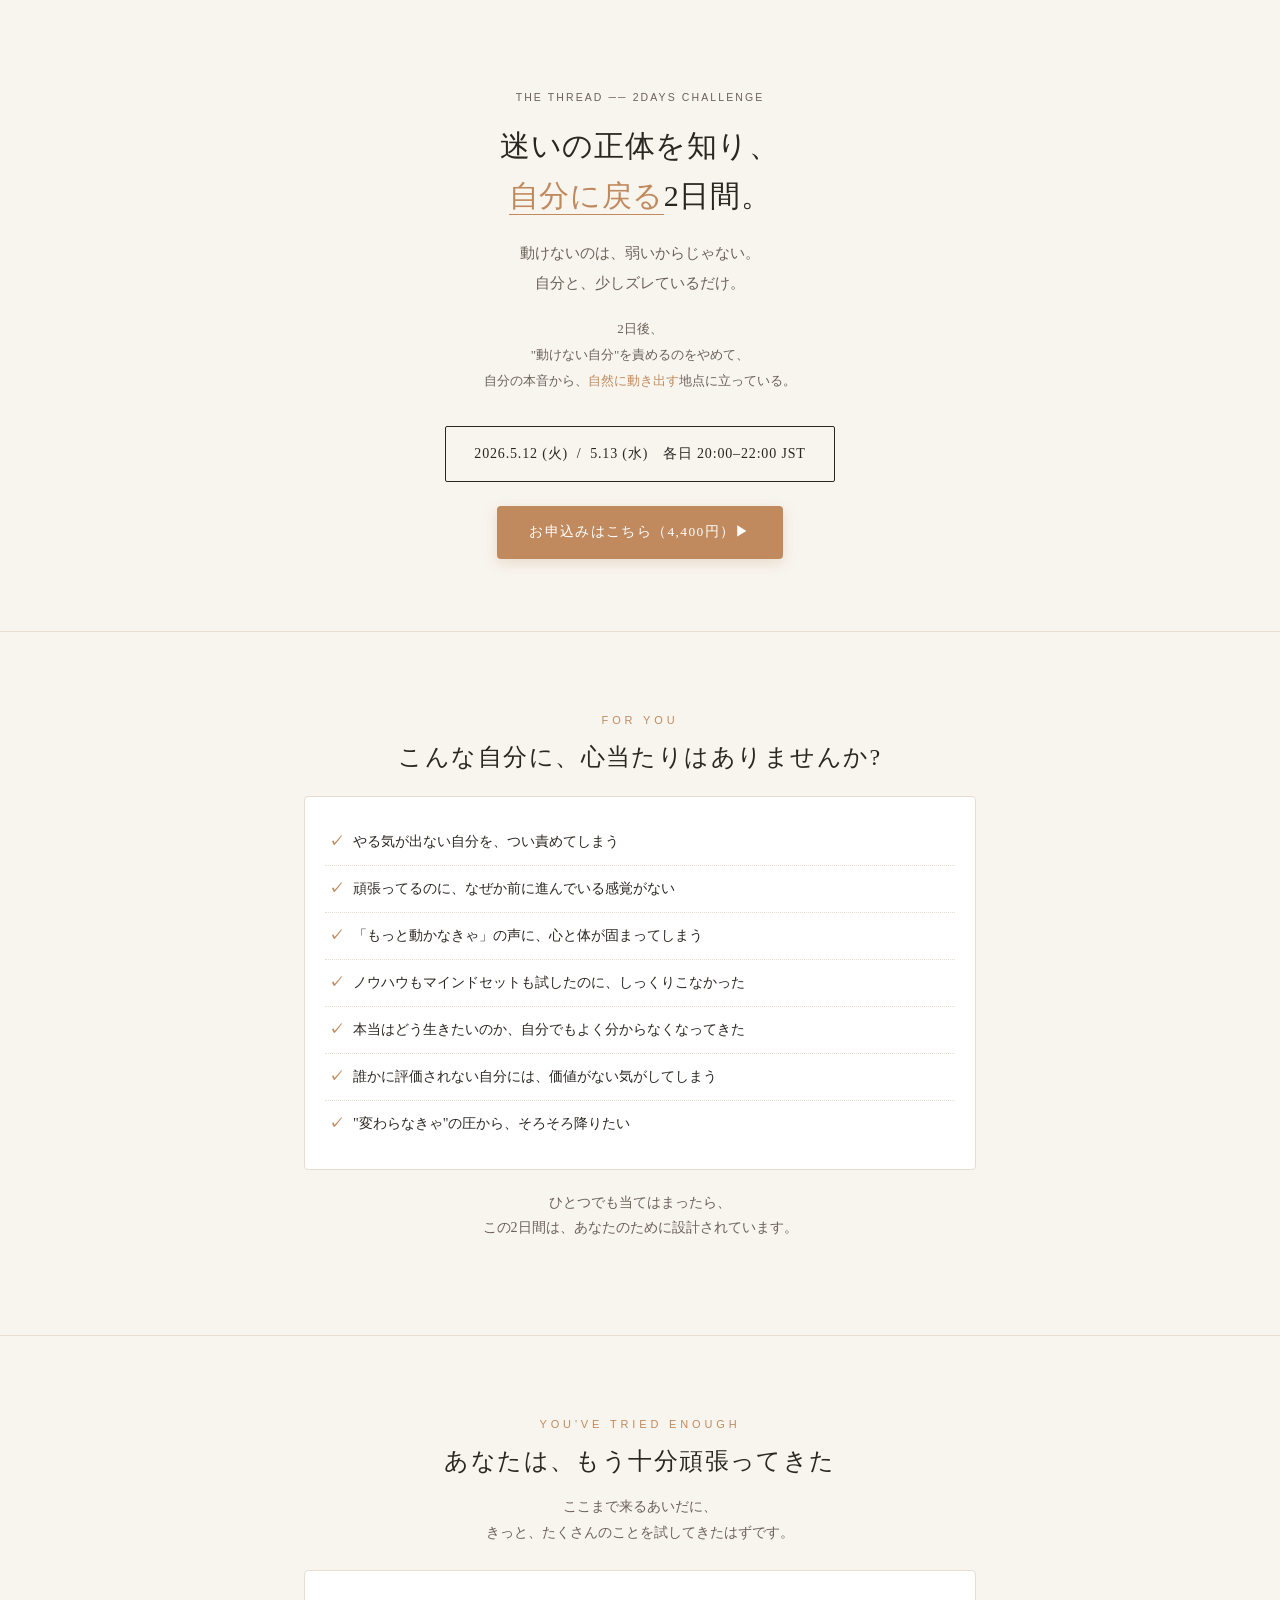
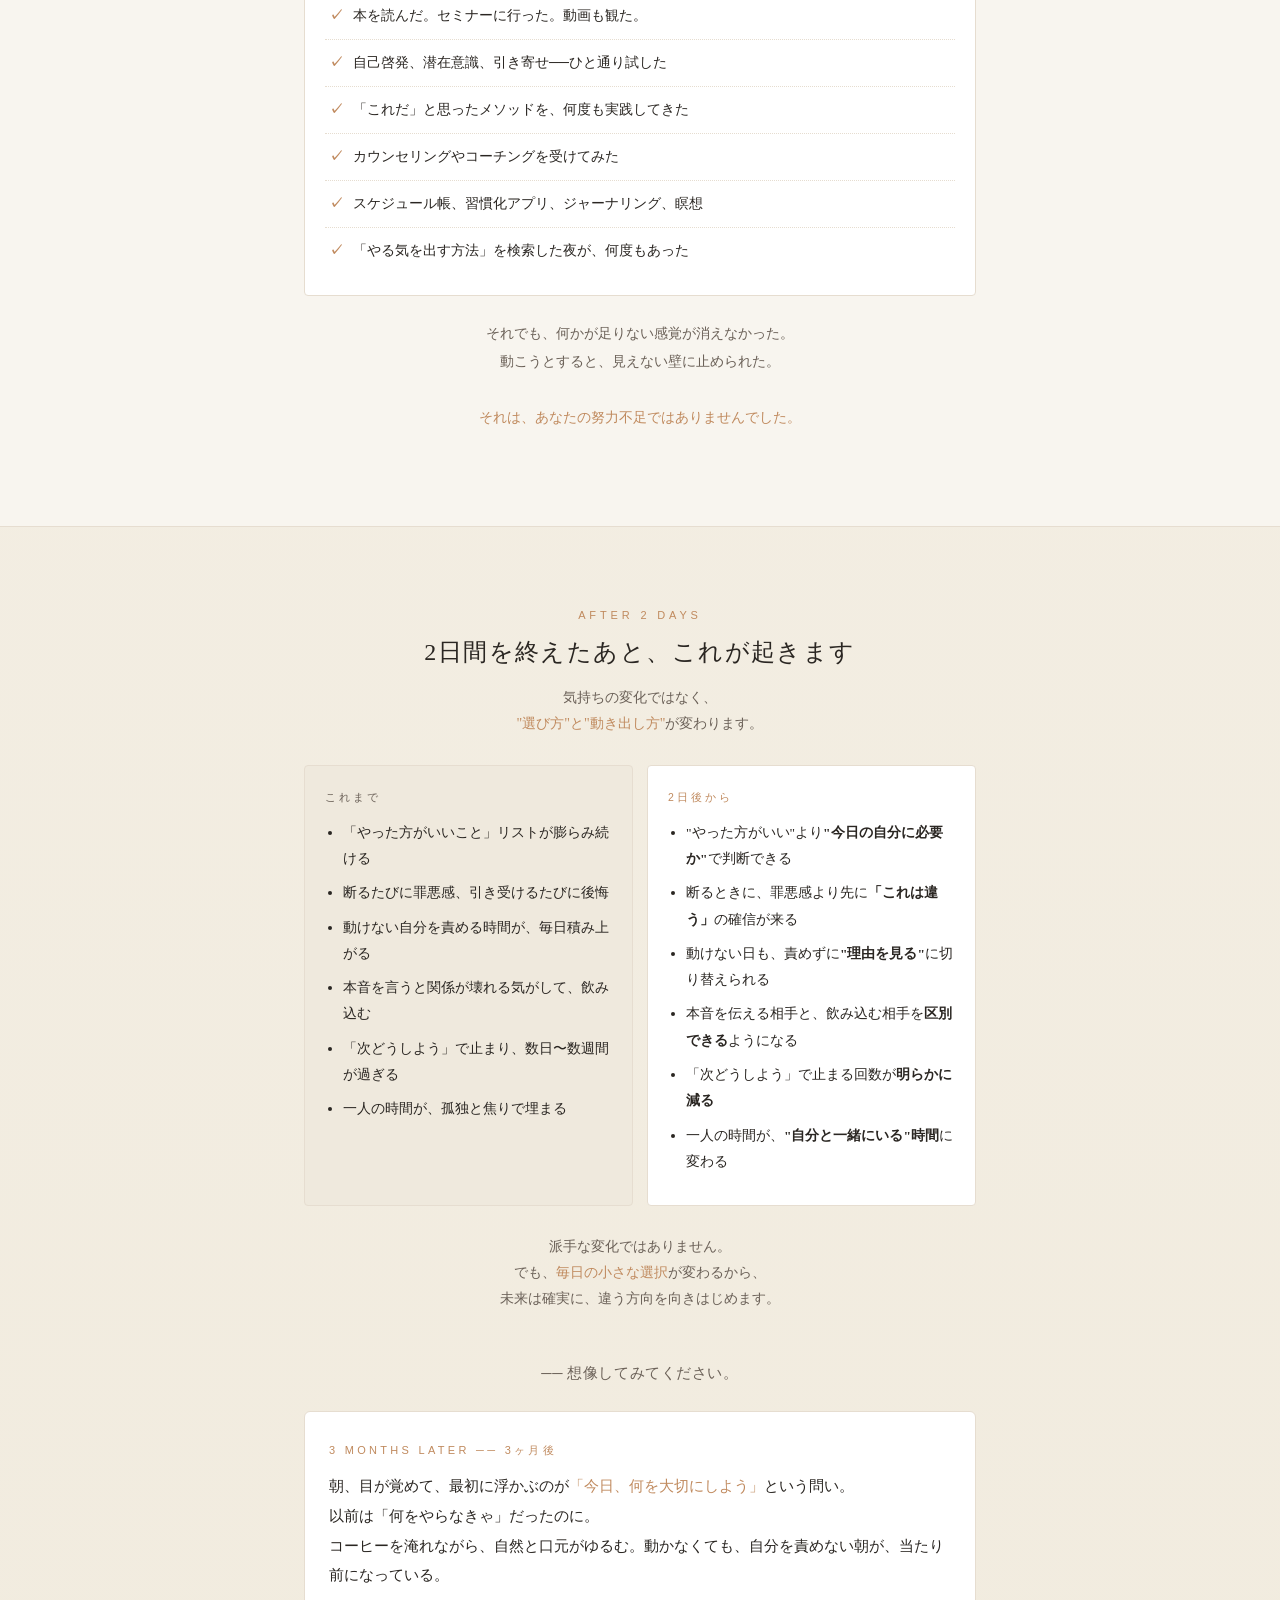
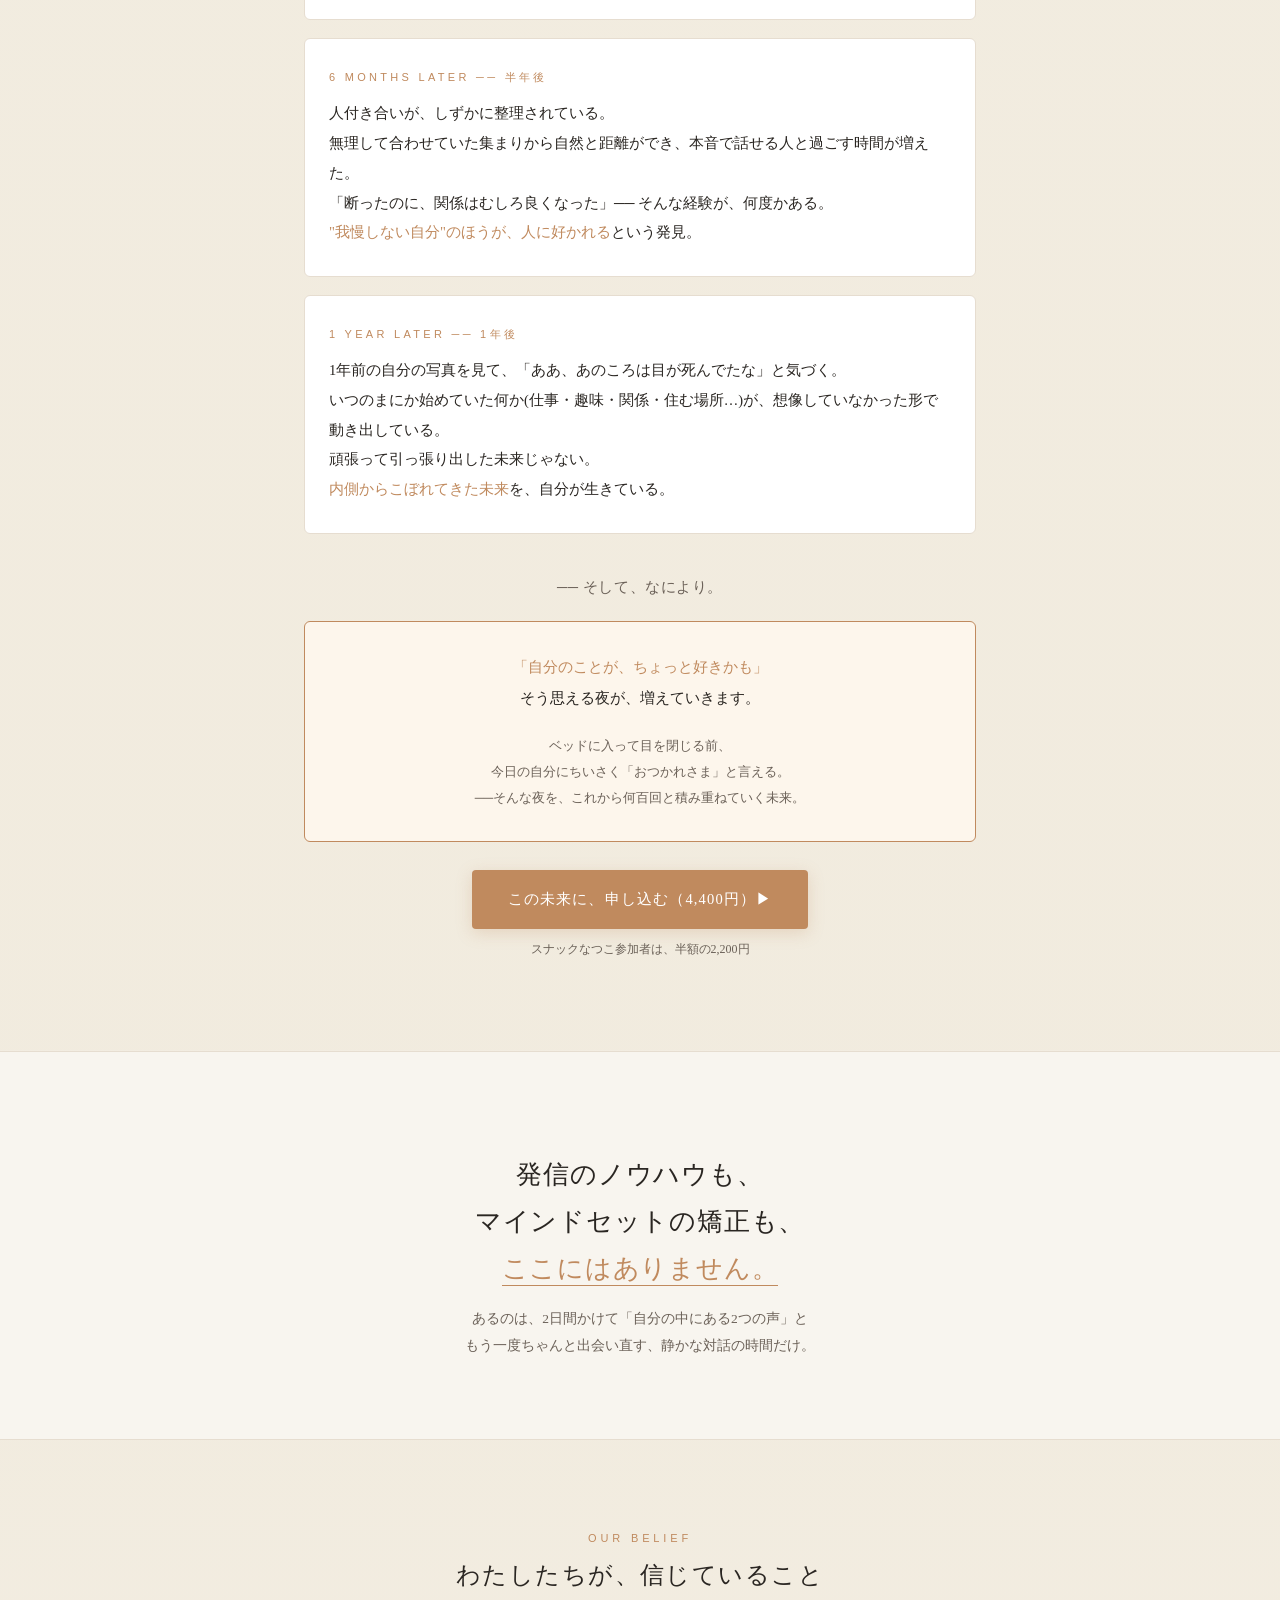
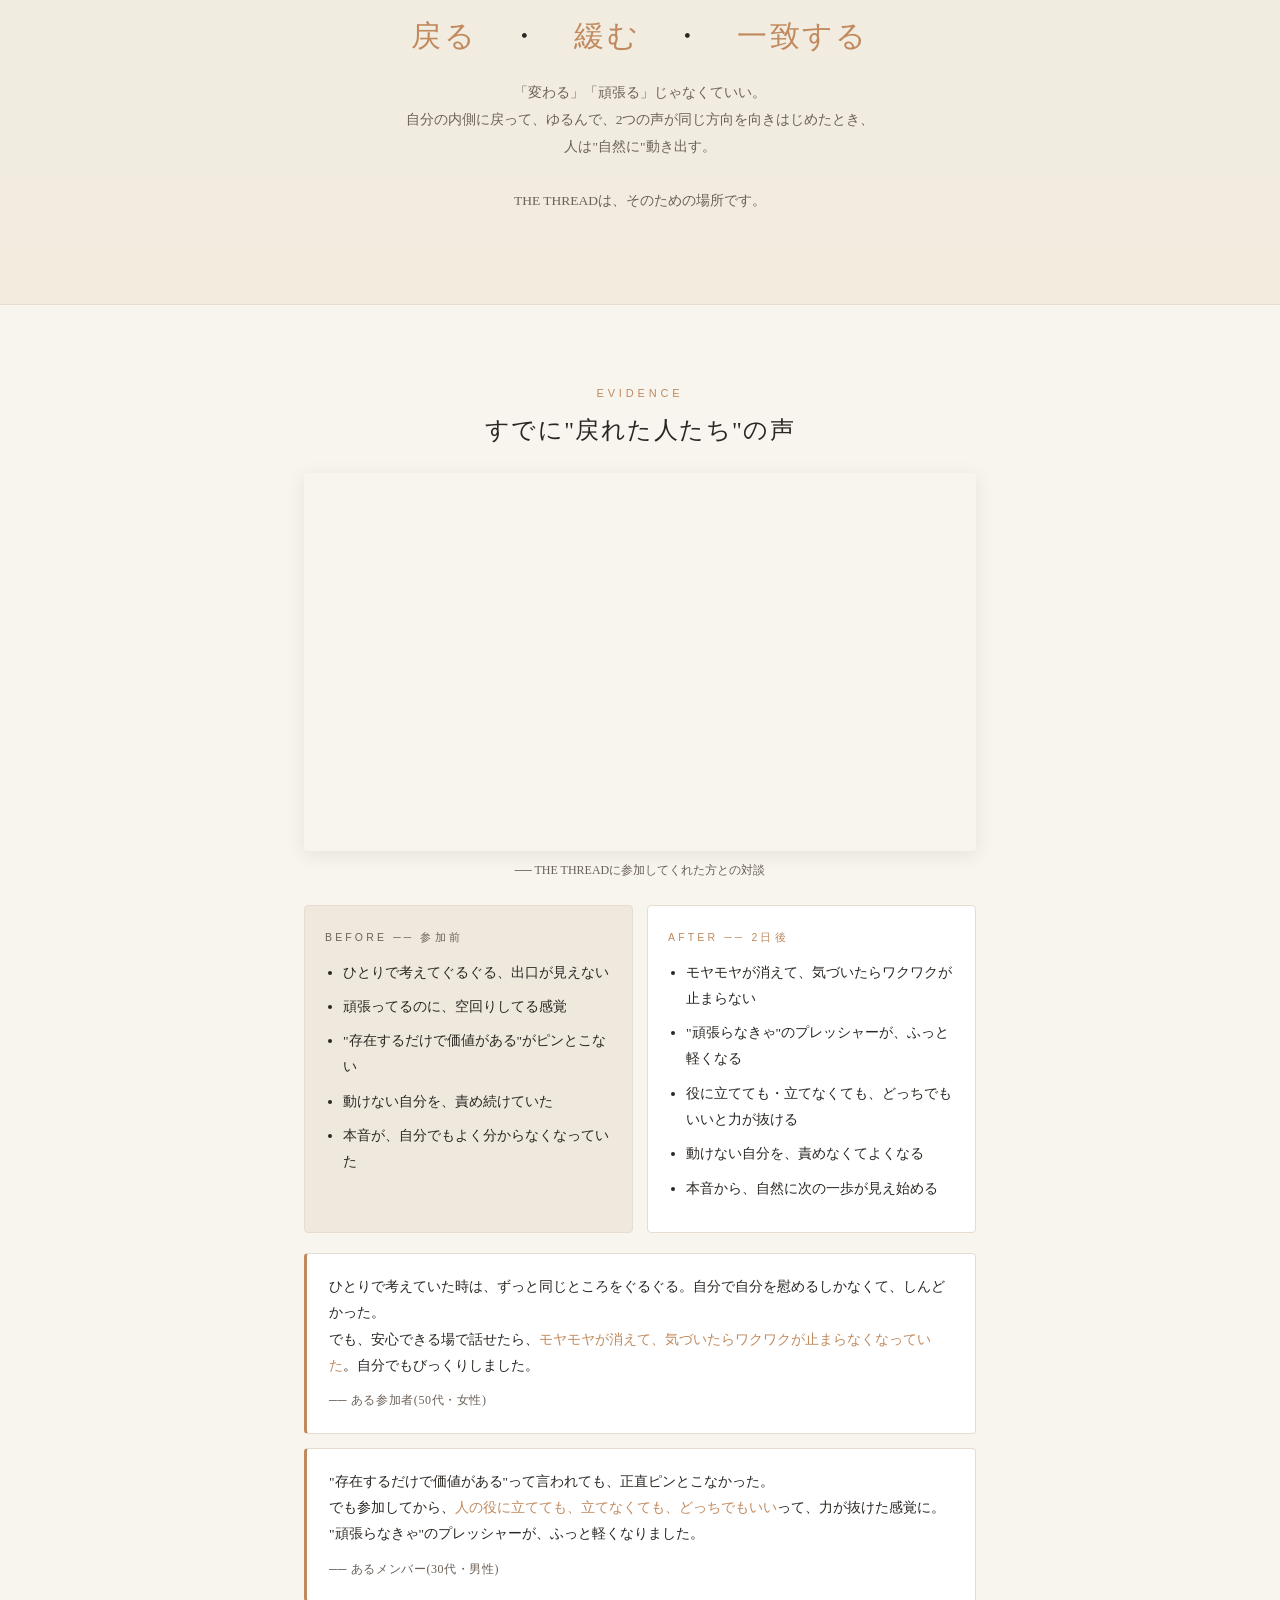
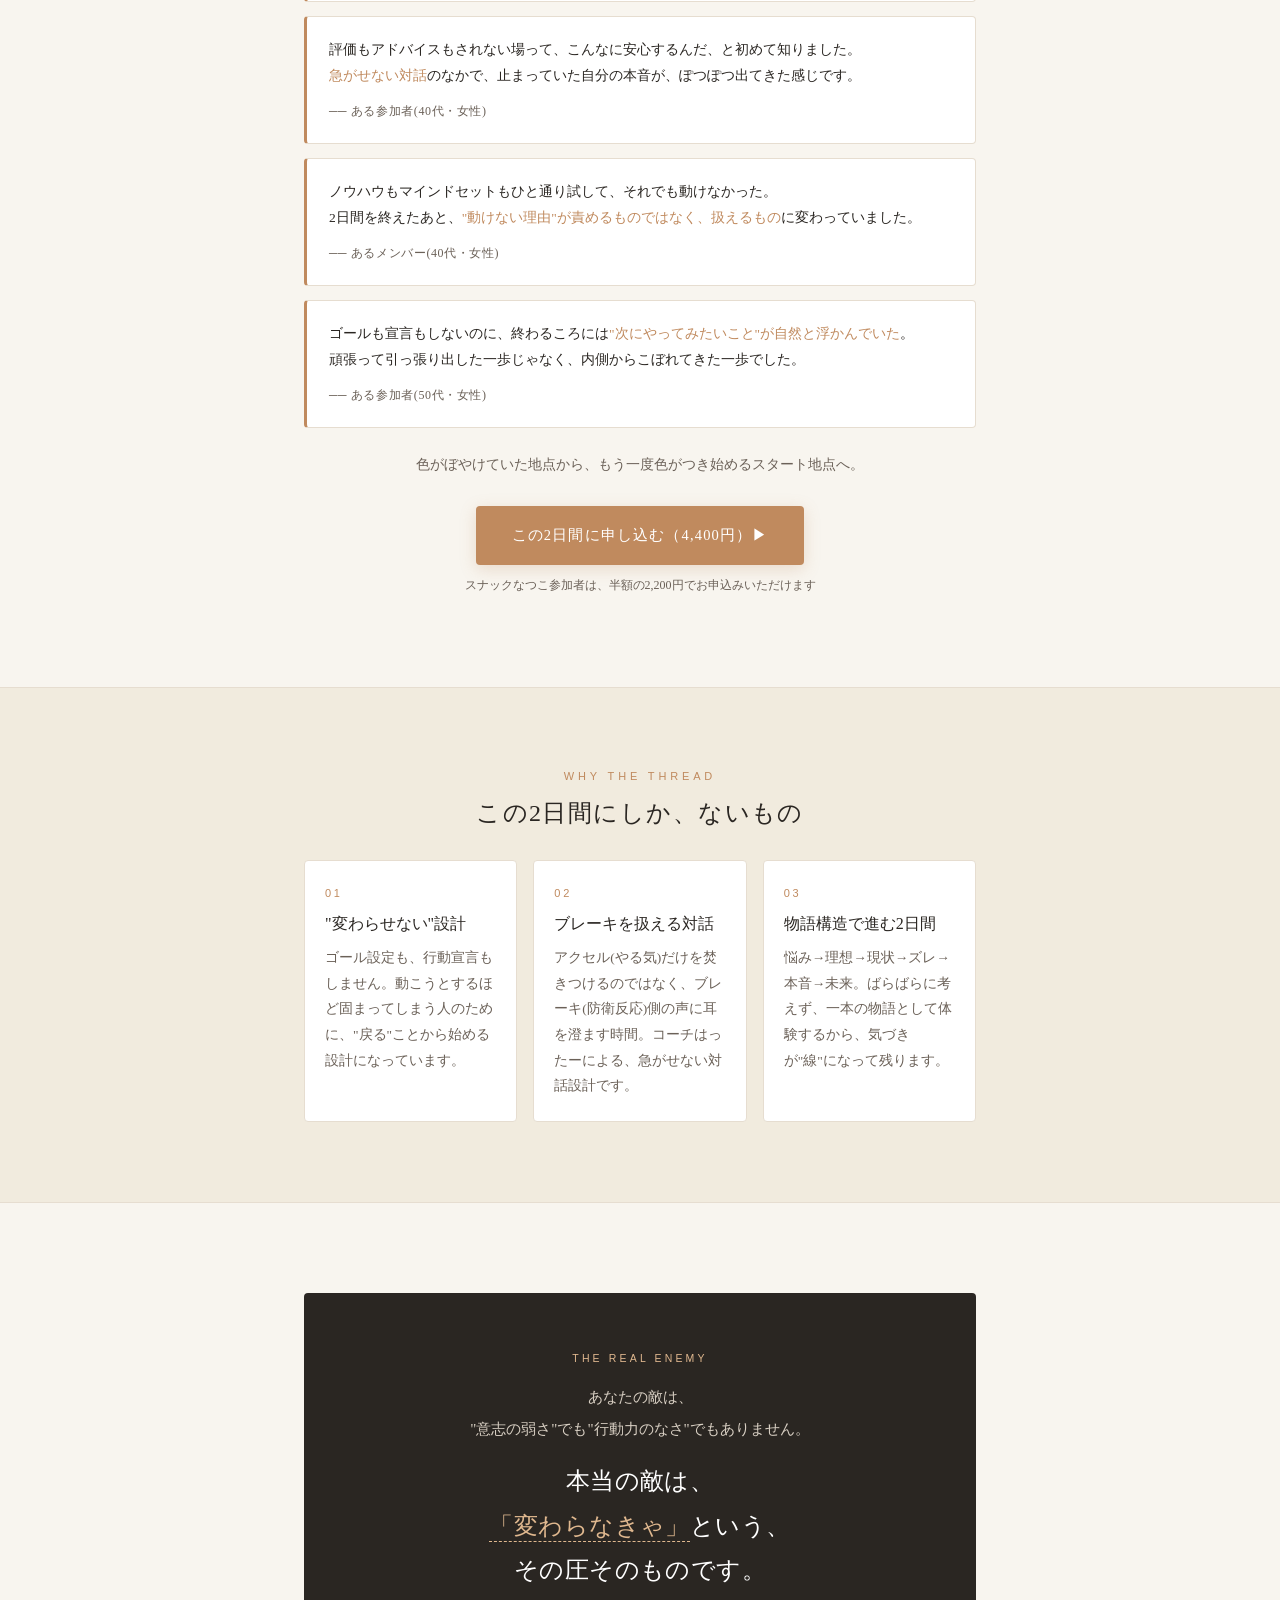
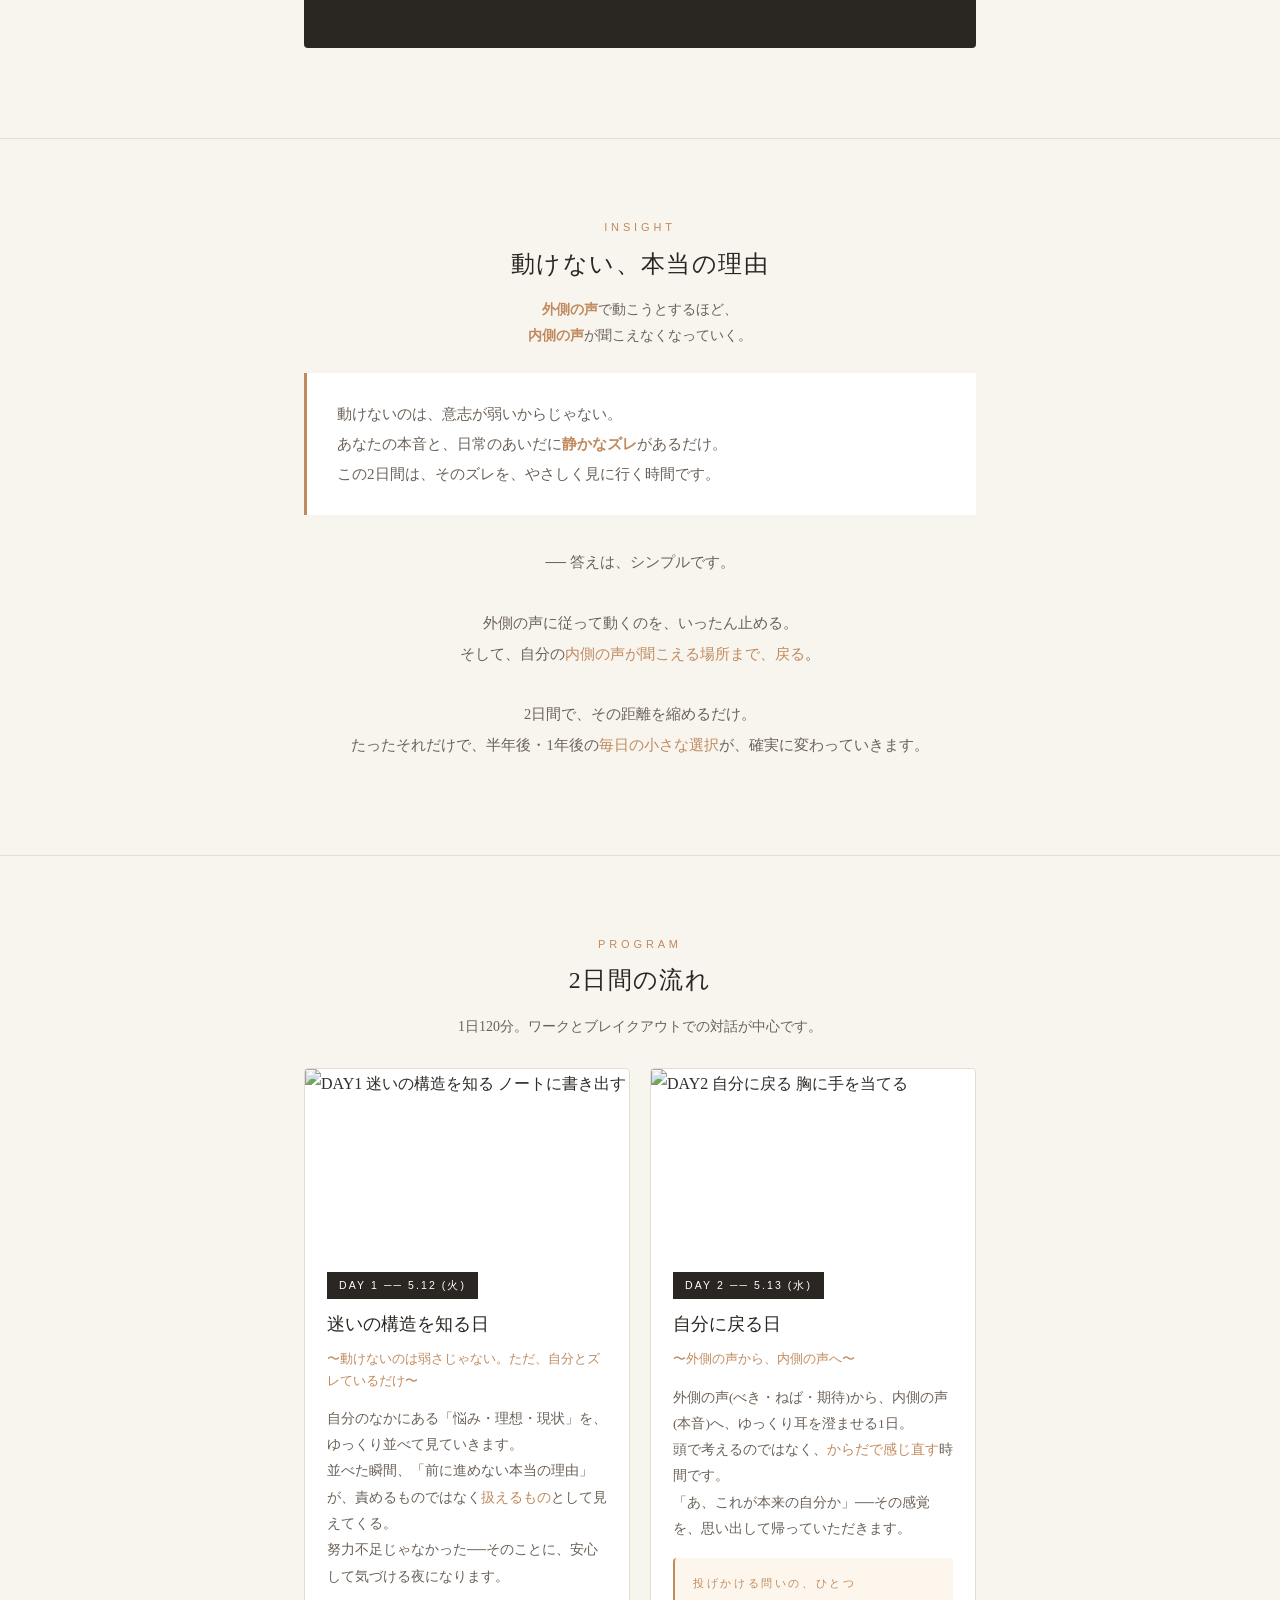
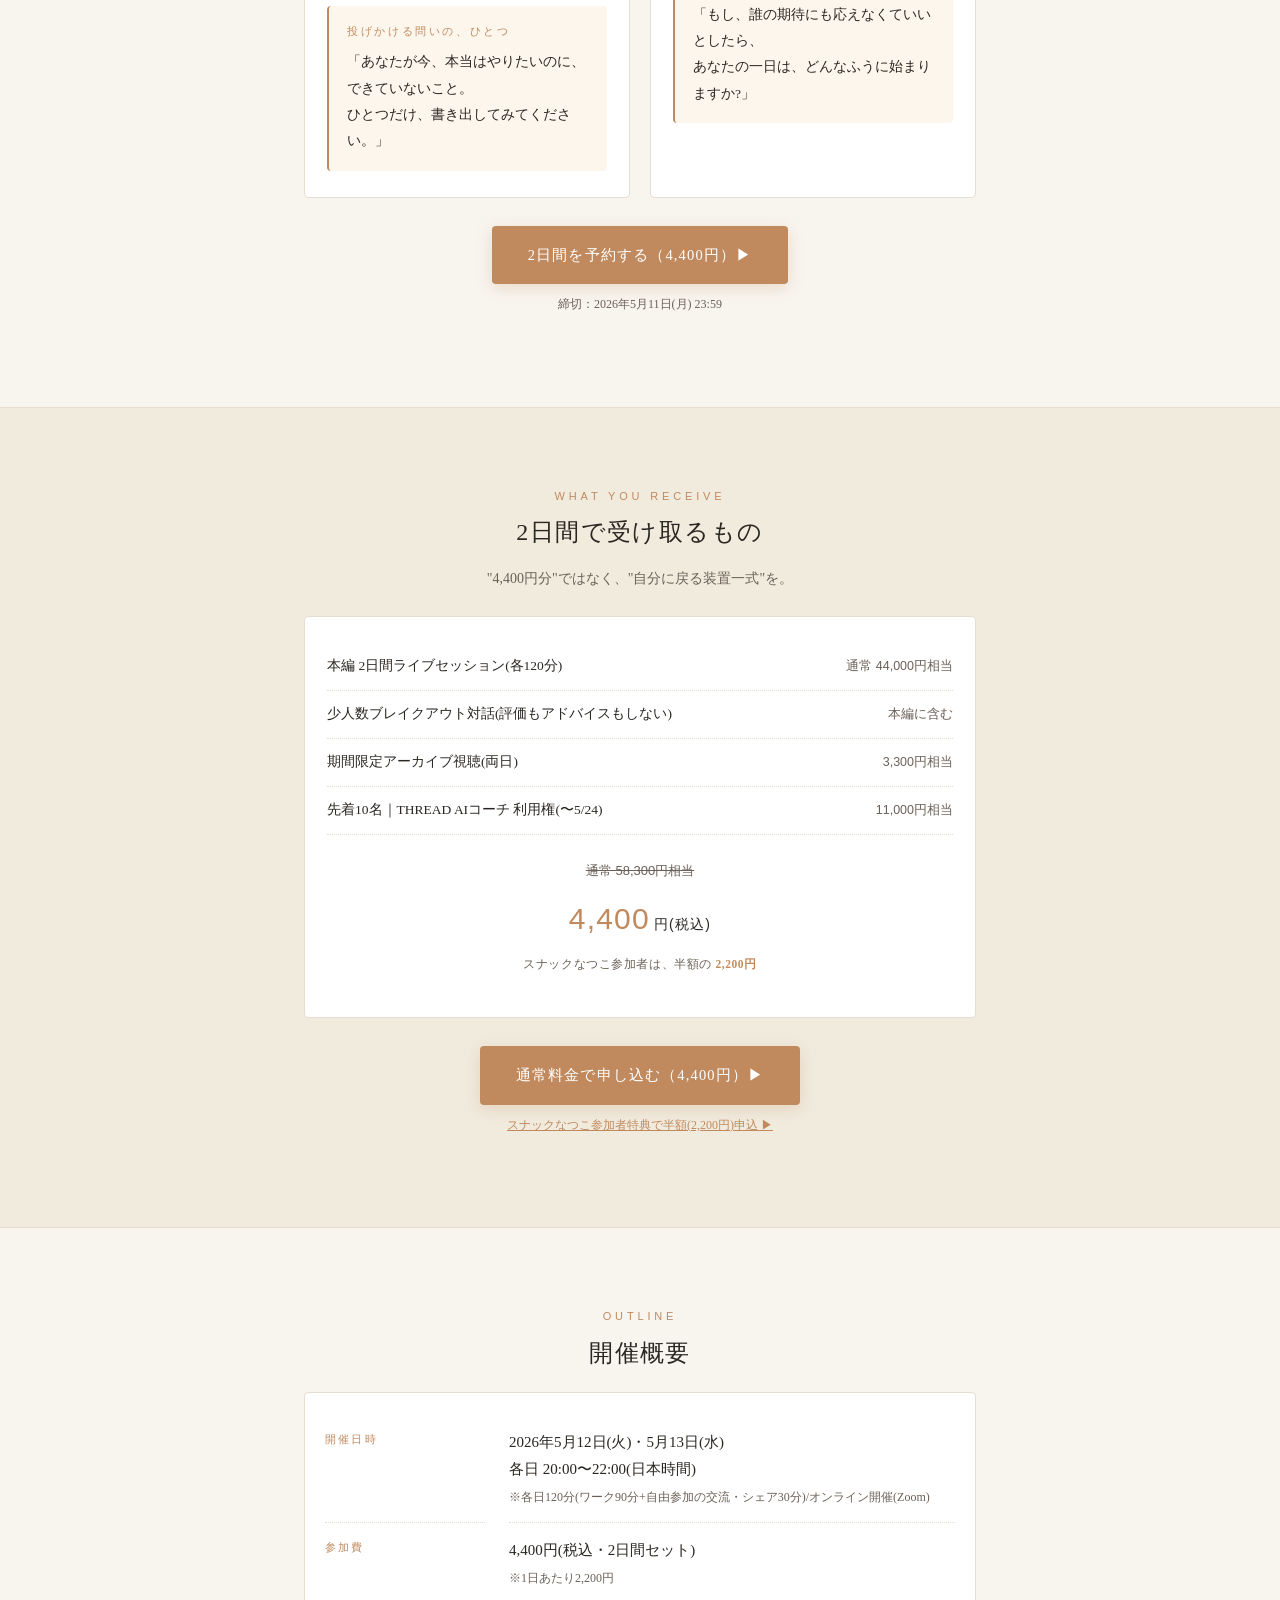
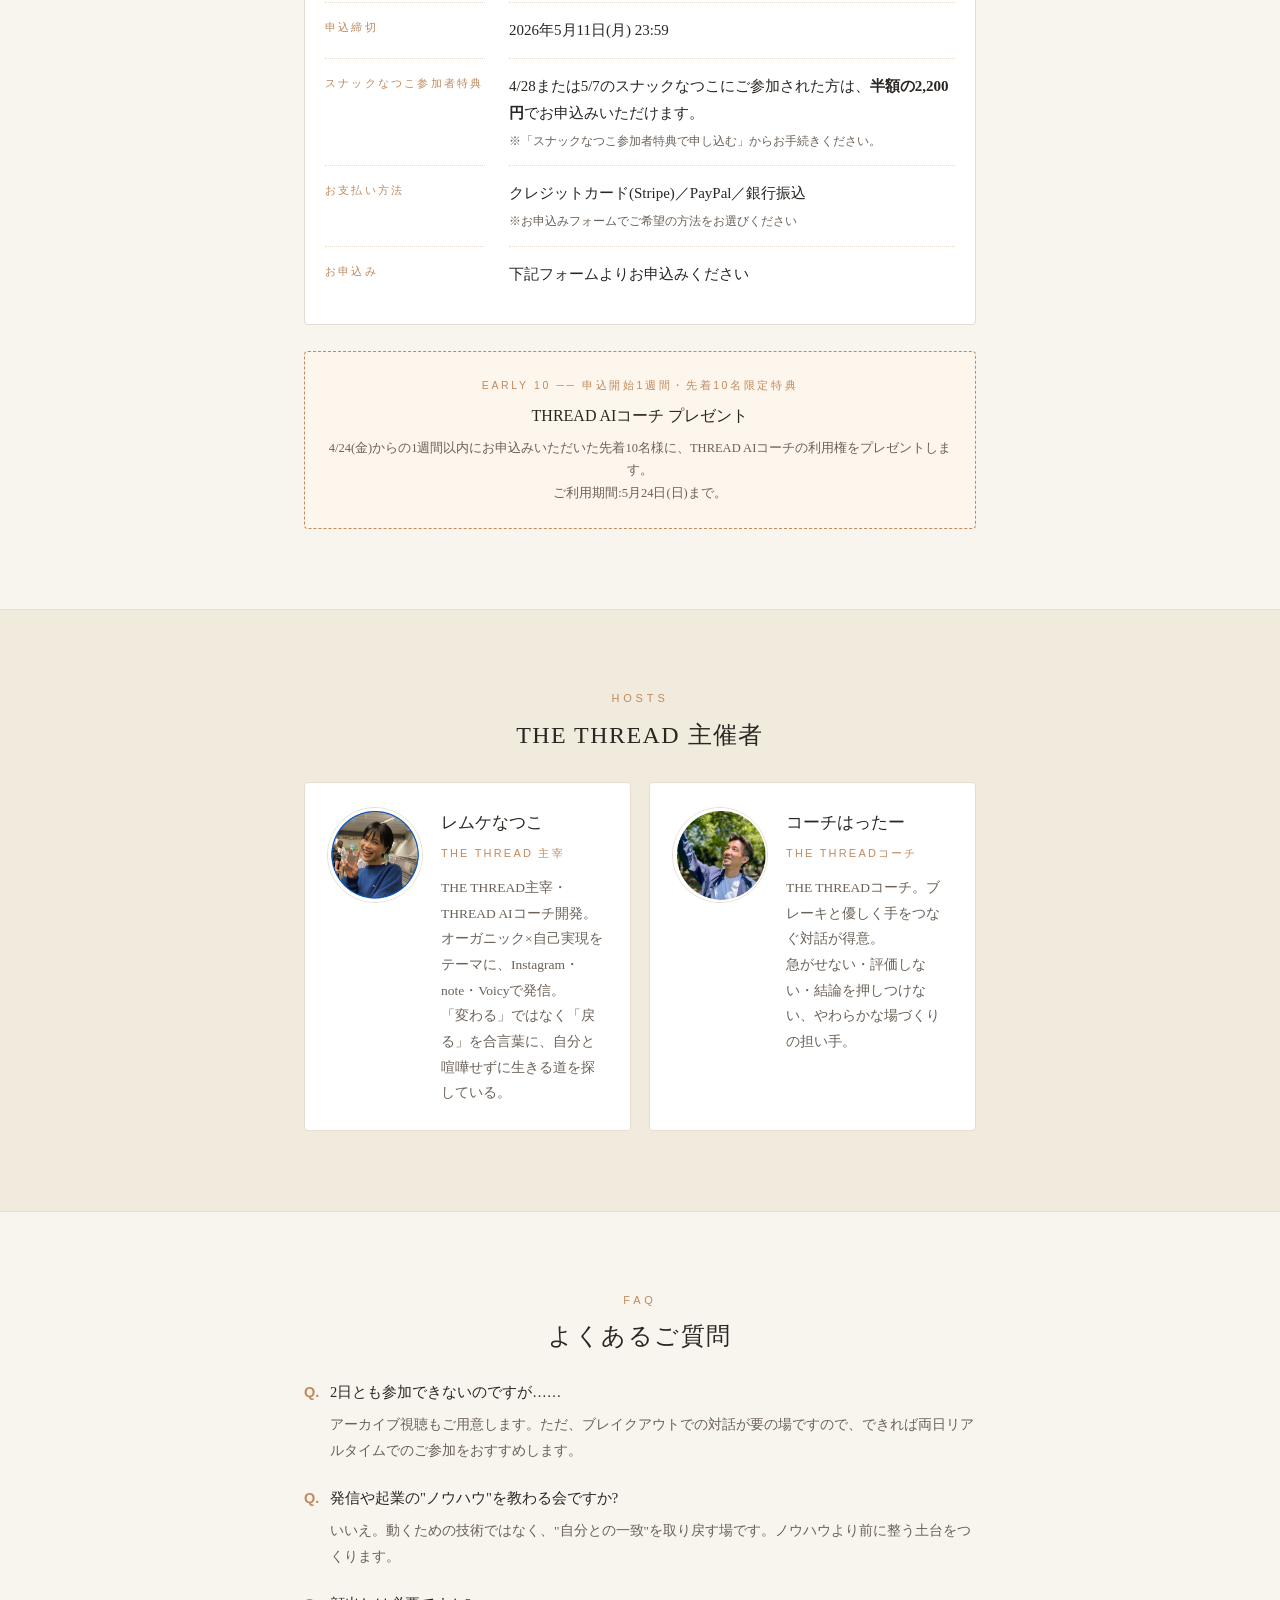
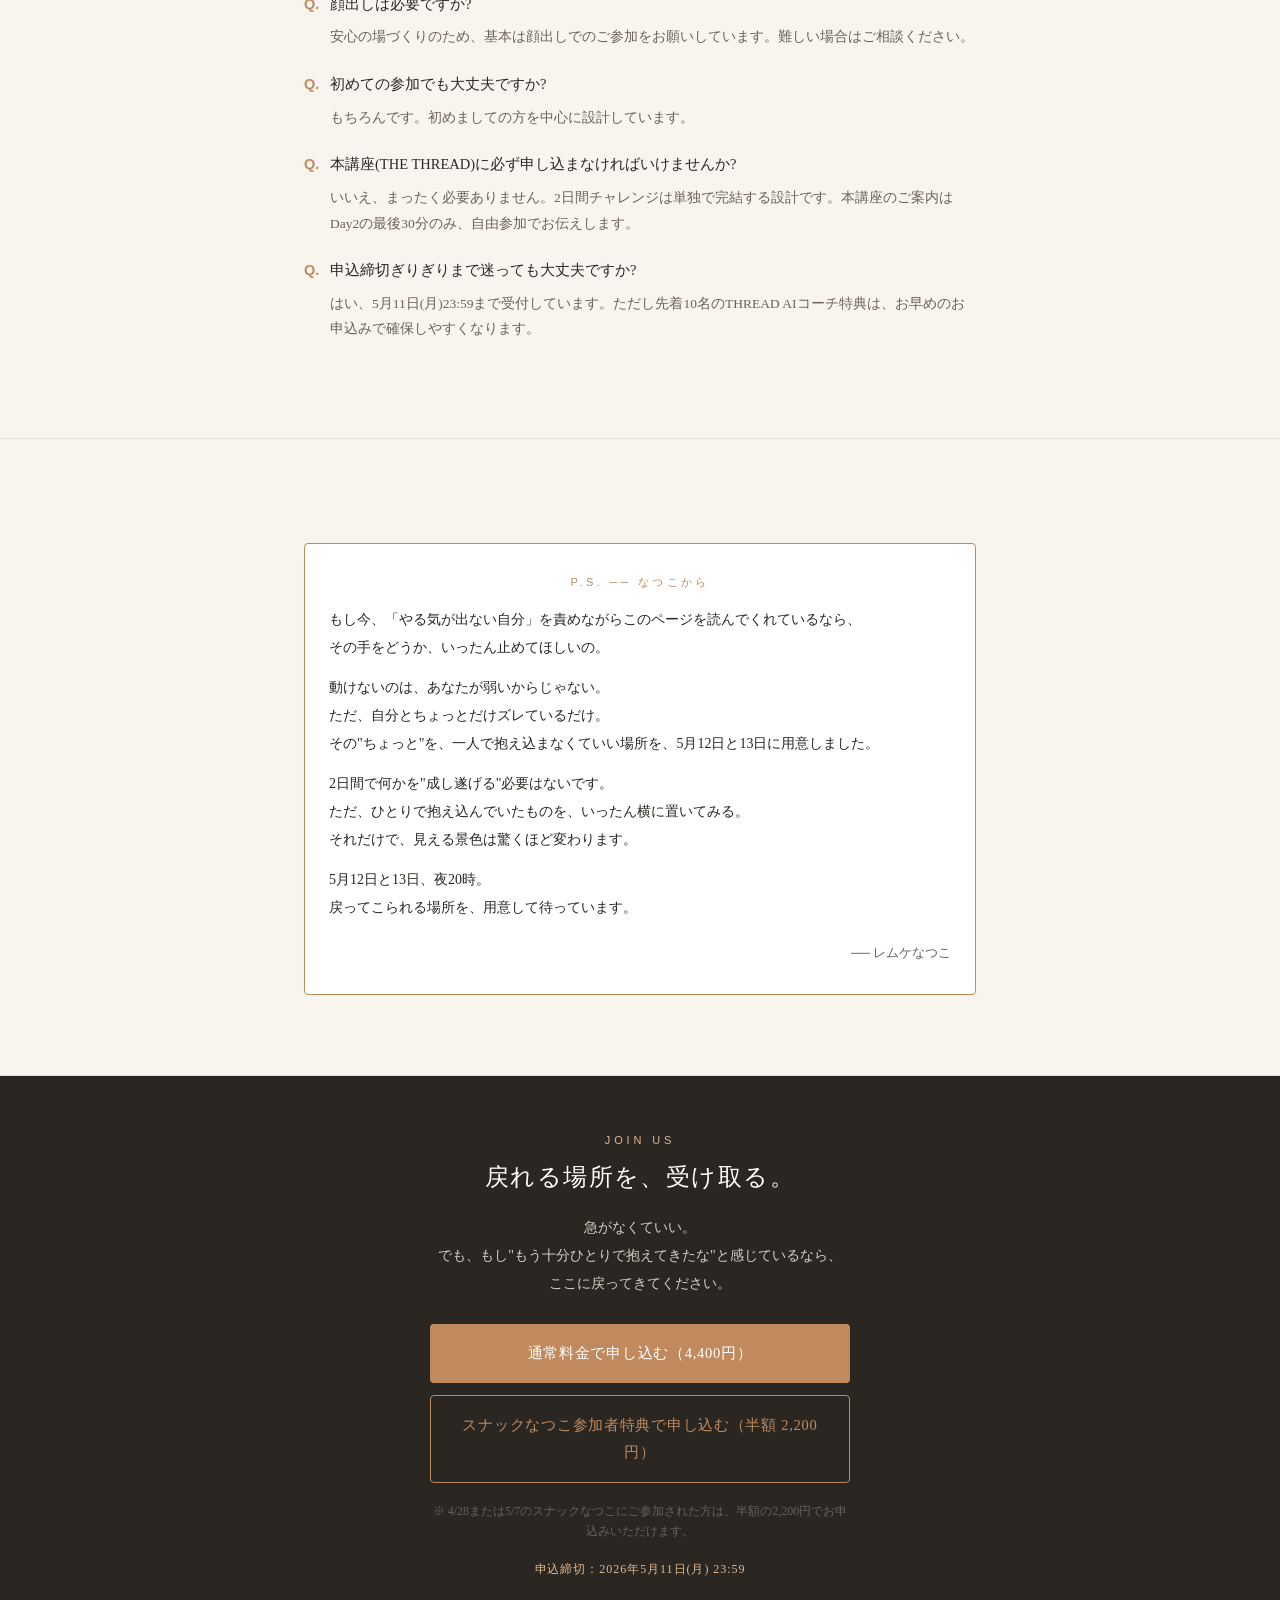
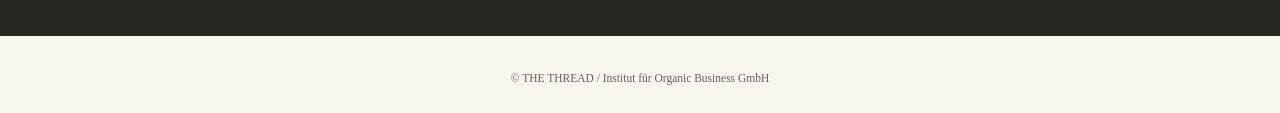
==== commit 69c10478: "TT2 LP: 竹松式5項目フレーム強化(A/B/C) A. 「あなたは、もう十分頑張ってきた」セクション追加    (#3「今まで何をしてきたか」の承認パート ── 信頼の入り口を底上げ)  B. " ====
--- a/2day/index.html
+++ b/2day/index.html
@@ -593,6 +593,32 @@
   </div>
 </section>
 
+<!-- A: あなたは、もう十分頑張ってきた -->
+<section>
+  <div class="wrap">
+    <h2><span class="en">YOU'VE TRIED ENOUGH</span>あなたは、もう十分頑張ってきた</h2>
+    <p class="lead-copy center" style="margin-bottom:8px">
+      ここまで来るあいだに、<br>
+      きっと、たくさんのことを試してきたはずです。
+    </p>
+    <div class="checklist" style="margin-top:24px">
+      <ul>
+        <li>本を読んだ。セミナーに行った。動画も観た。</li>
+        <li>自己啓発、潜在意識、引き寄せ──ひと通り試した</li>
+        <li>「これだ」と思ったメソッドを、何度も実践してきた</li>
+        <li>カウンセリングやコーチングを受けてみた</li>
+        <li>スケジュール帳、習慣化アプリ、ジャーナリング、瞑想</li>
+        <li>「やる気を出す方法」を検索した夜が、何度もあった</li>
+      </ul>
+    </div>
+    <p class="lead-copy center" style="margin-top:24px;font-size:14px;line-height:2">
+      それでも、何かが足りない感覚が消えなかった。<br>
+      動こうとすると、見えない壁に止められた。<br><br>
+      <strong style="color:var(--accent);font-weight:500">それは、あなたの努力不足ではありませんでした。</strong>
+    </p>
+  </div>
+</section>
+
 <!-- AFTER：参加するとどうなれるか -->
 <section style="position:relative;background-image:linear-gradient(180deg,rgba(241,235,222,.78) 0%,rgba(241,235,222,.9) 40%,rgba(241,235,222,.96) 100%),url('https://images.unsplash.com/photo-1613578519724-22fdb5d06388?w=1600&q=80&auto=format&fit=crop');background-size:cover;background-position:center 30%;background-repeat:no-repeat">
   <div class="wrap">
@@ -849,6 +875,14 @@
       あなたの本音と、日常のあいだに<strong style="color:var(--accent)">静かなズレ</strong>があるだけ。<br>
       この2日間は、そのズレを、やさしく見に行く時間です。
     </div>
+
+    <p class="lead-copy center" style="margin-top:32px;font-size:14.5px;line-height:2.1">
+      ── 答えは、シンプルです。<br><br>
+      外側の声に従って動くのを、いったん止める。<br>
+      そして、自分の<strong style="color:var(--accent);font-weight:500">内側の声が聞こえる場所まで、戻る</strong>。<br><br>
+      2日間で、その距離を縮めるだけ。<br>
+      たったそれだけで、半年後・1年後の<strong style="color:var(--accent);font-weight:500">毎日の小さな選択</strong>が、確実に変わっていきます。
+    </p>
   </div>
 </section>
 
@@ -870,6 +904,10 @@
           並べた瞬間、「前に進めない本当の理由」が、責めるものではなく<strong style="color:var(--accent);font-weight:500">扱えるもの</strong>として見えてくる。<br>
           努力不足じゃなかった──そのことに、安心して気づける夜になります。
         </p>
+        <div style="margin-top:16px;padding:16px 18px;background:var(--accent-soft);border-left:2px solid var(--accent);border-radius:4px">
+          <div style="font-size:10.5px;letter-spacing:.25em;color:var(--accent);font-family:sans-serif;margin-bottom:8px">投げかける問いの、ひとつ</div>
+          <p style="margin:0;font-size:13.5px;line-height:1.95;color:var(--ink)">「あなたが今、本当はやりたいのに、できていないこと。<br>ひとつだけ、書き出してみてください。」</p>
+        </div>
       </div>
 
       <div class="day">
@@ -884,6 +922,10 @@
           頭で考えるのではなく、<strong style="color:var(--accent);font-weight:500">からだで感じ直す</strong>時間です。<br>
           「あ、これが本来の自分か」──その感覚を、思い出して帰っていただきます。
         </p>
+        <div style="margin-top:16px;padding:16px 18px;background:var(--accent-soft);border-left:2px solid var(--accent);border-radius:4px">
+          <div style="font-size:10.5px;letter-spacing:.25em;color:var(--accent);font-family:sans-serif;margin-bottom:8px">投げかける問いの、ひとつ</div>
+          <p style="margin:0;font-size:13.5px;line-height:1.95;color:var(--ink)">「もし、誰の期待にも応えなくていいとしたら、<br>あなたの一日は、どんなふうに始まりますか?」</p>
+        </div>
       </div>
     </div>
 
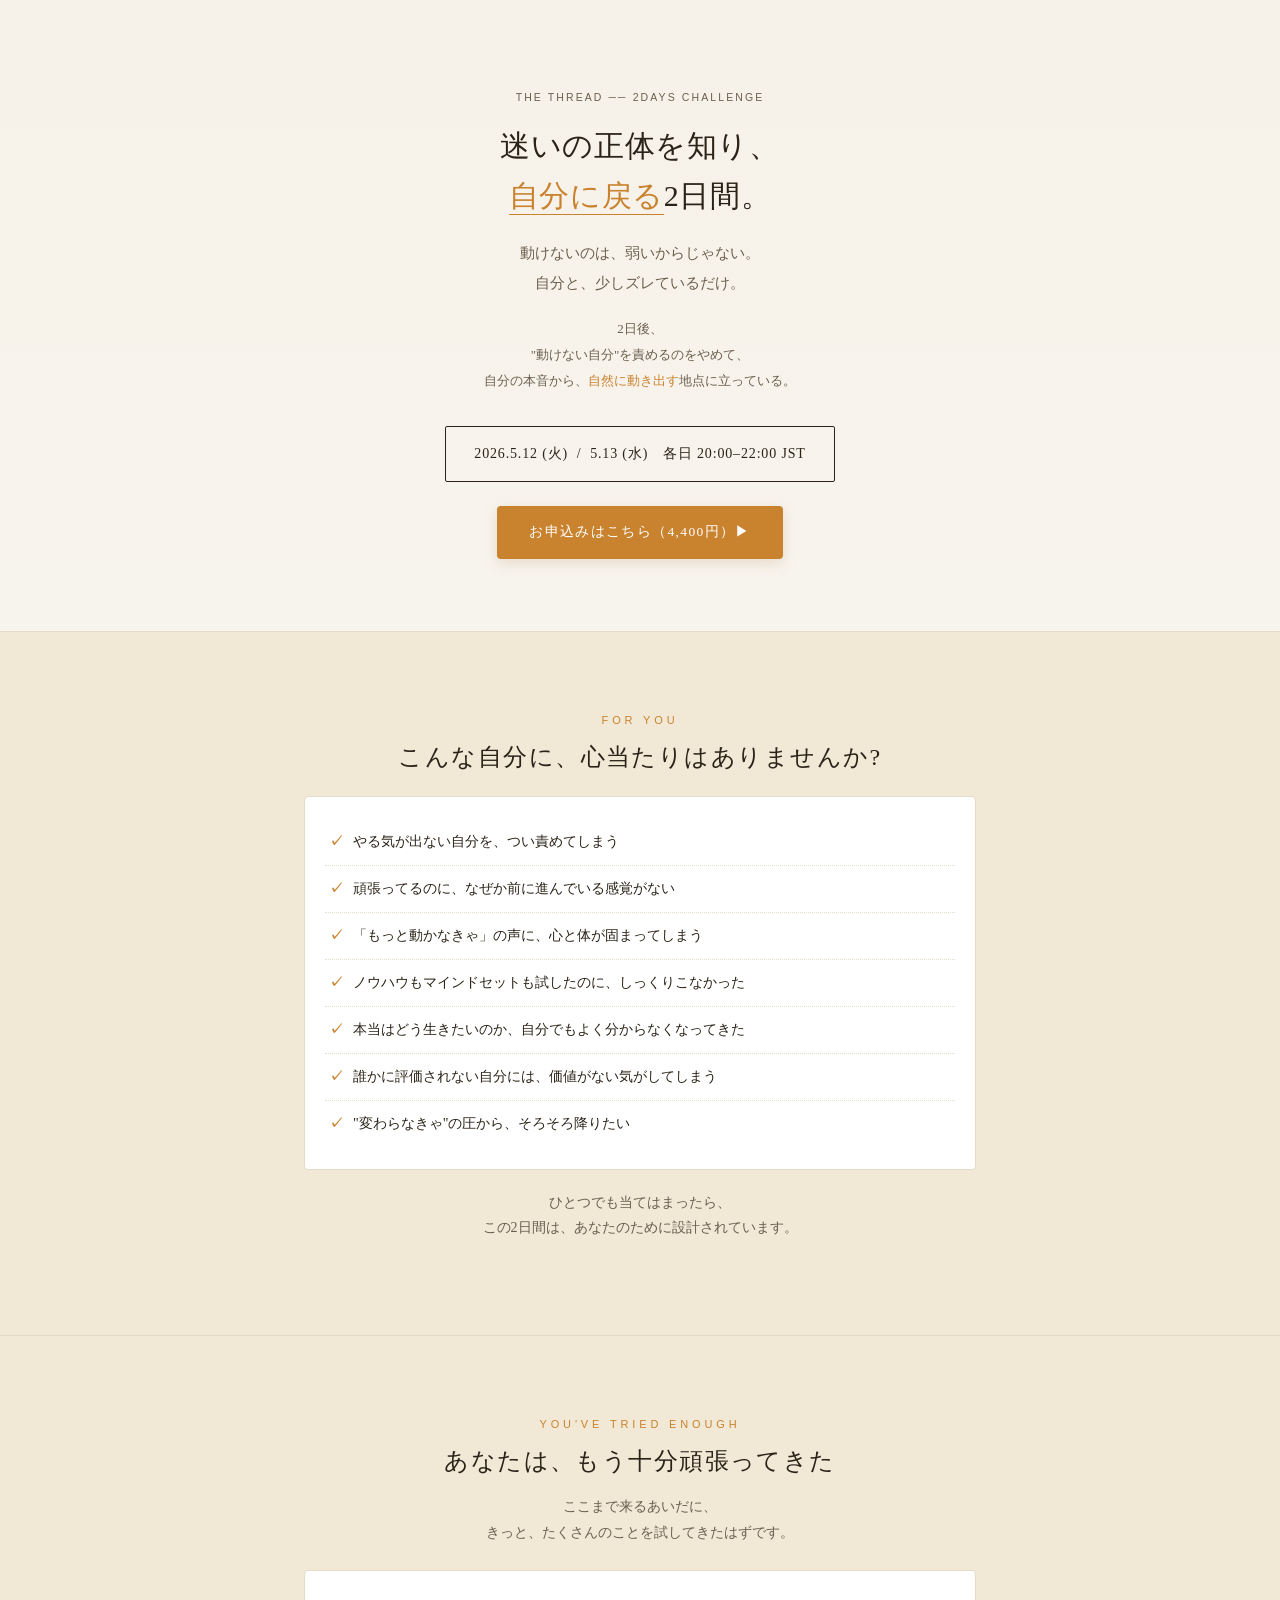
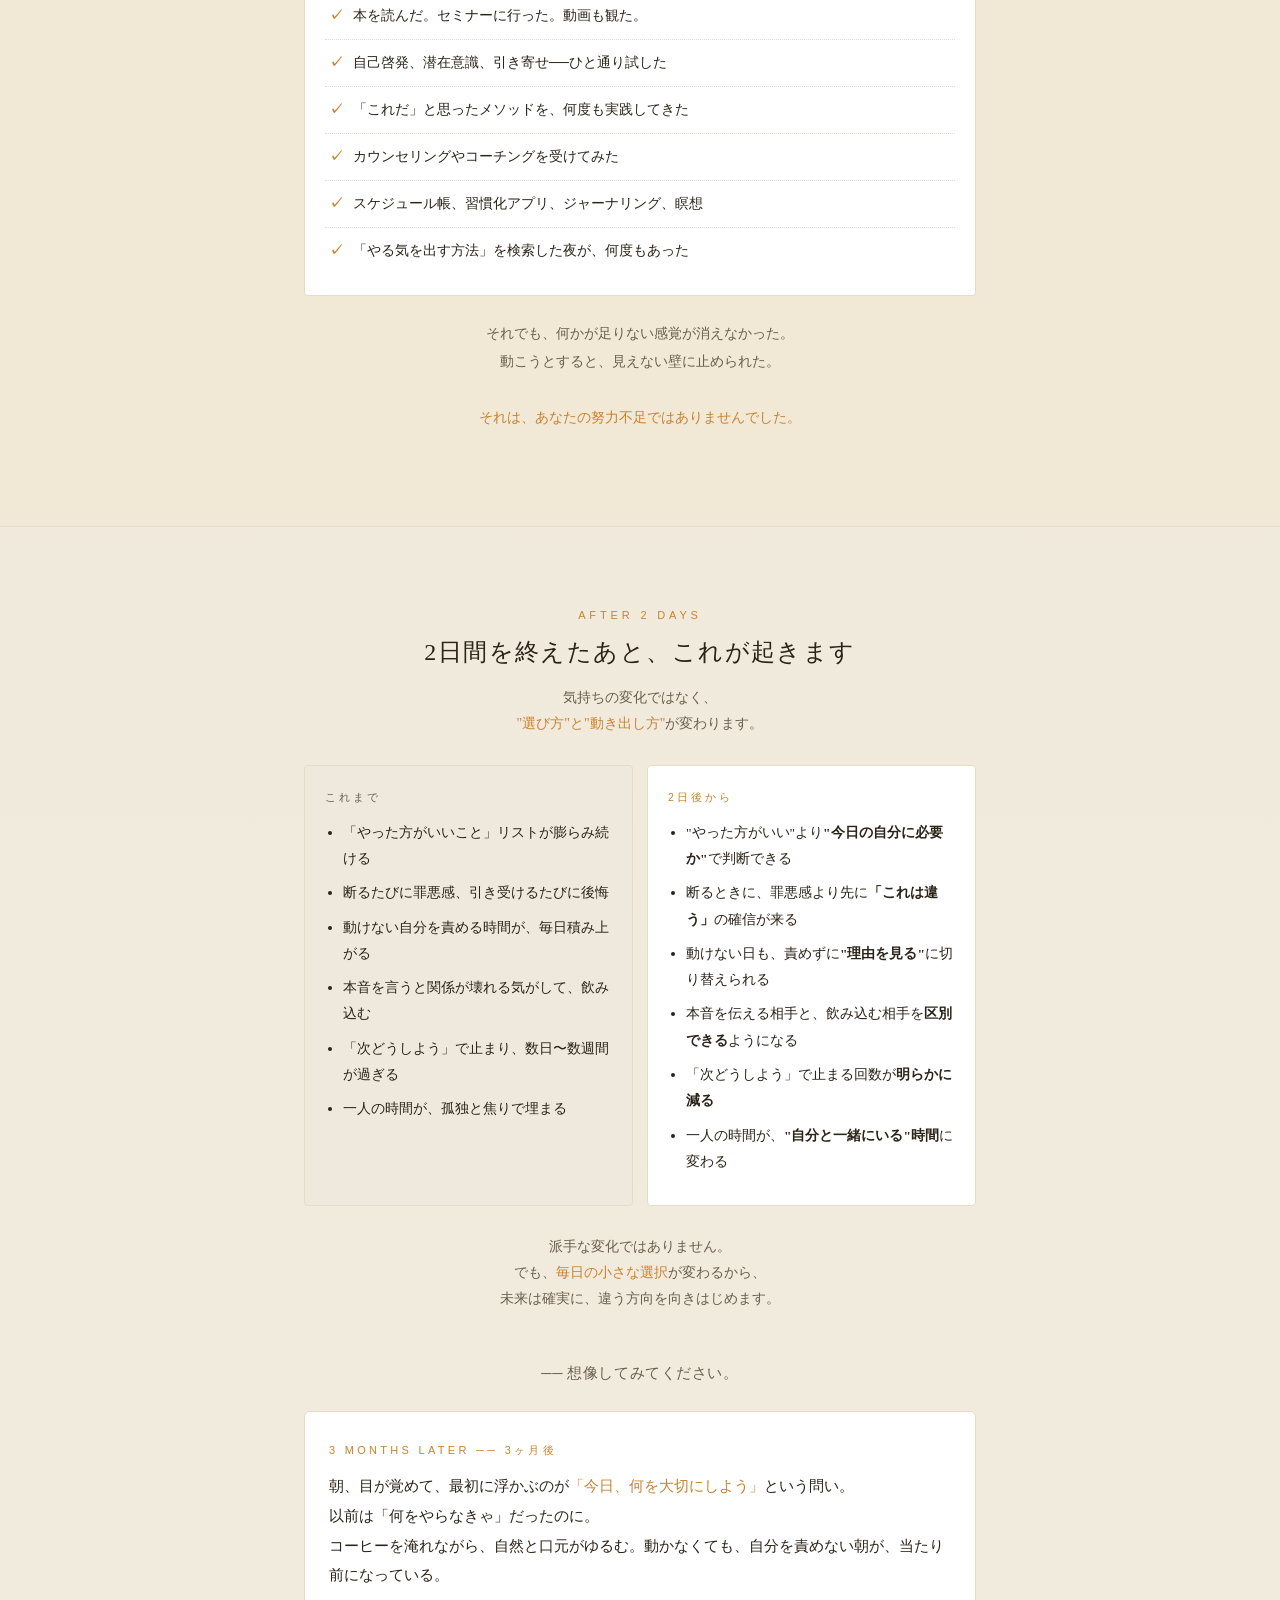
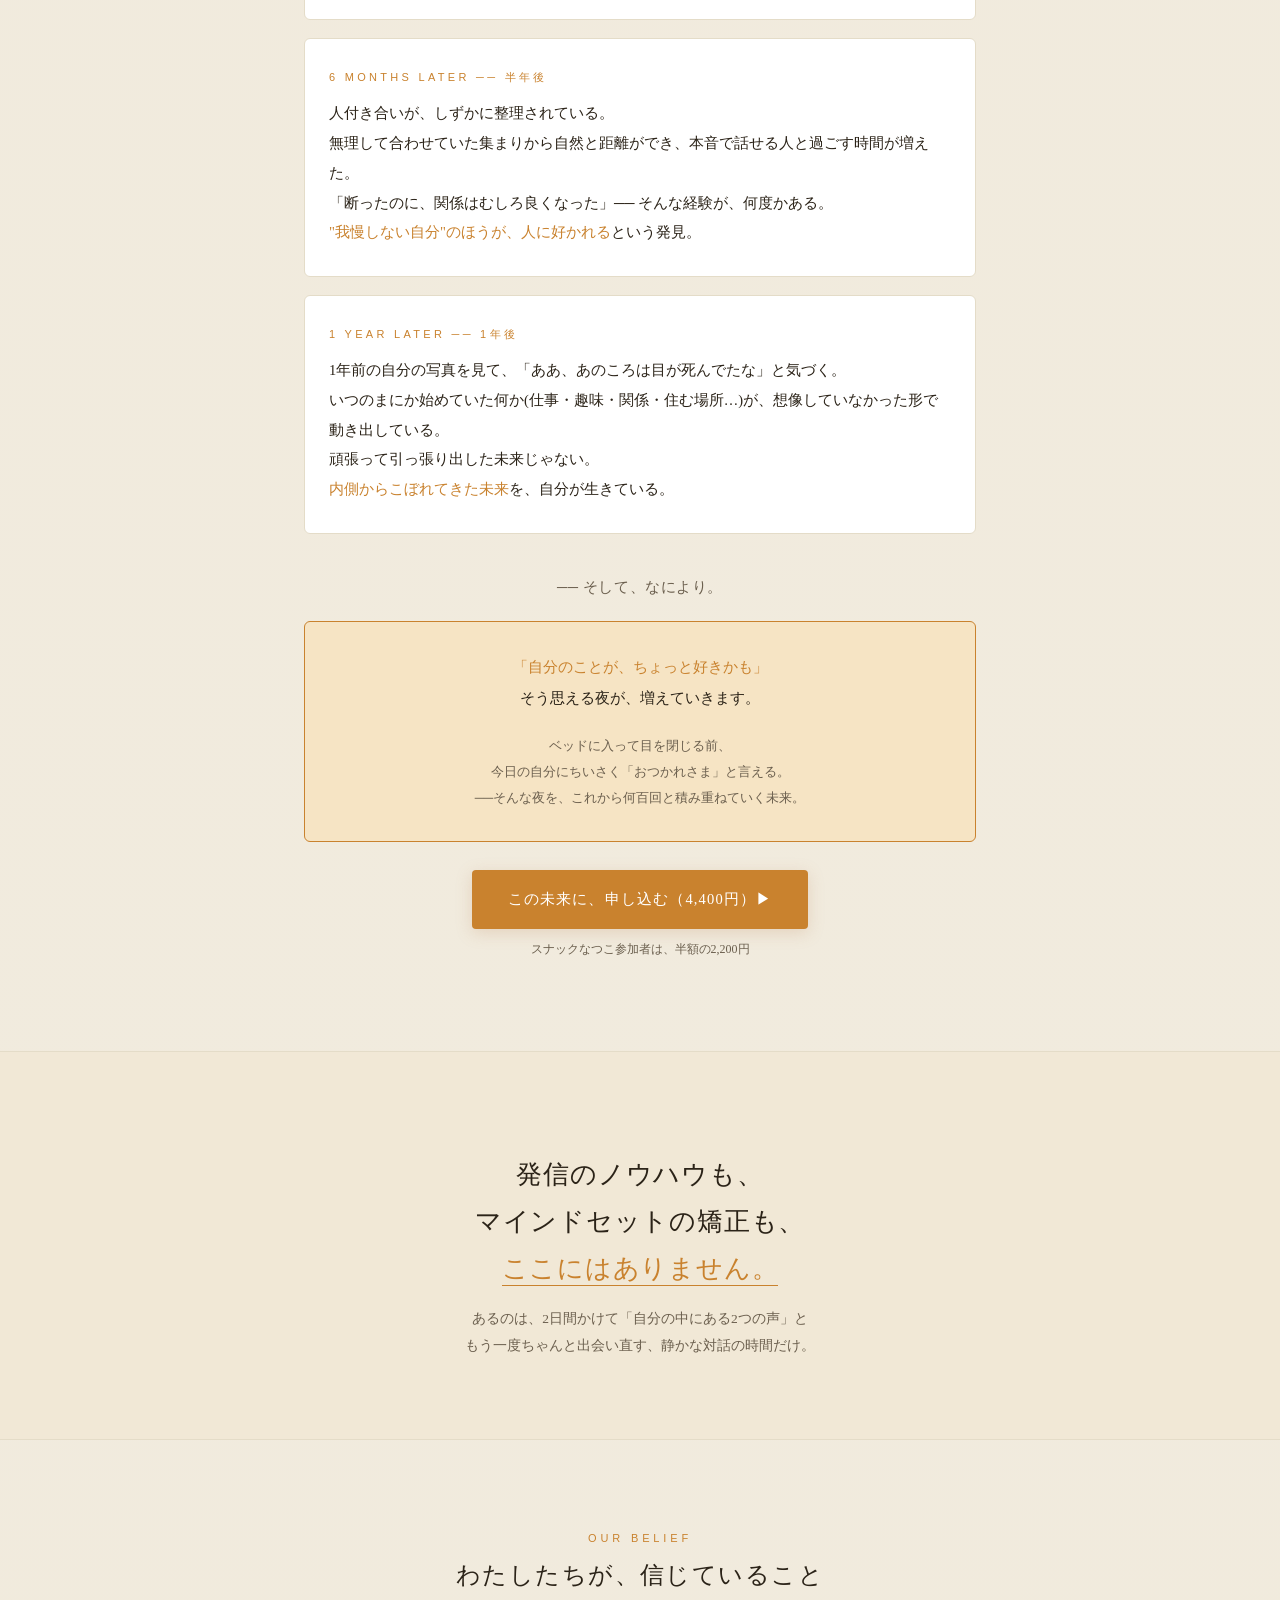
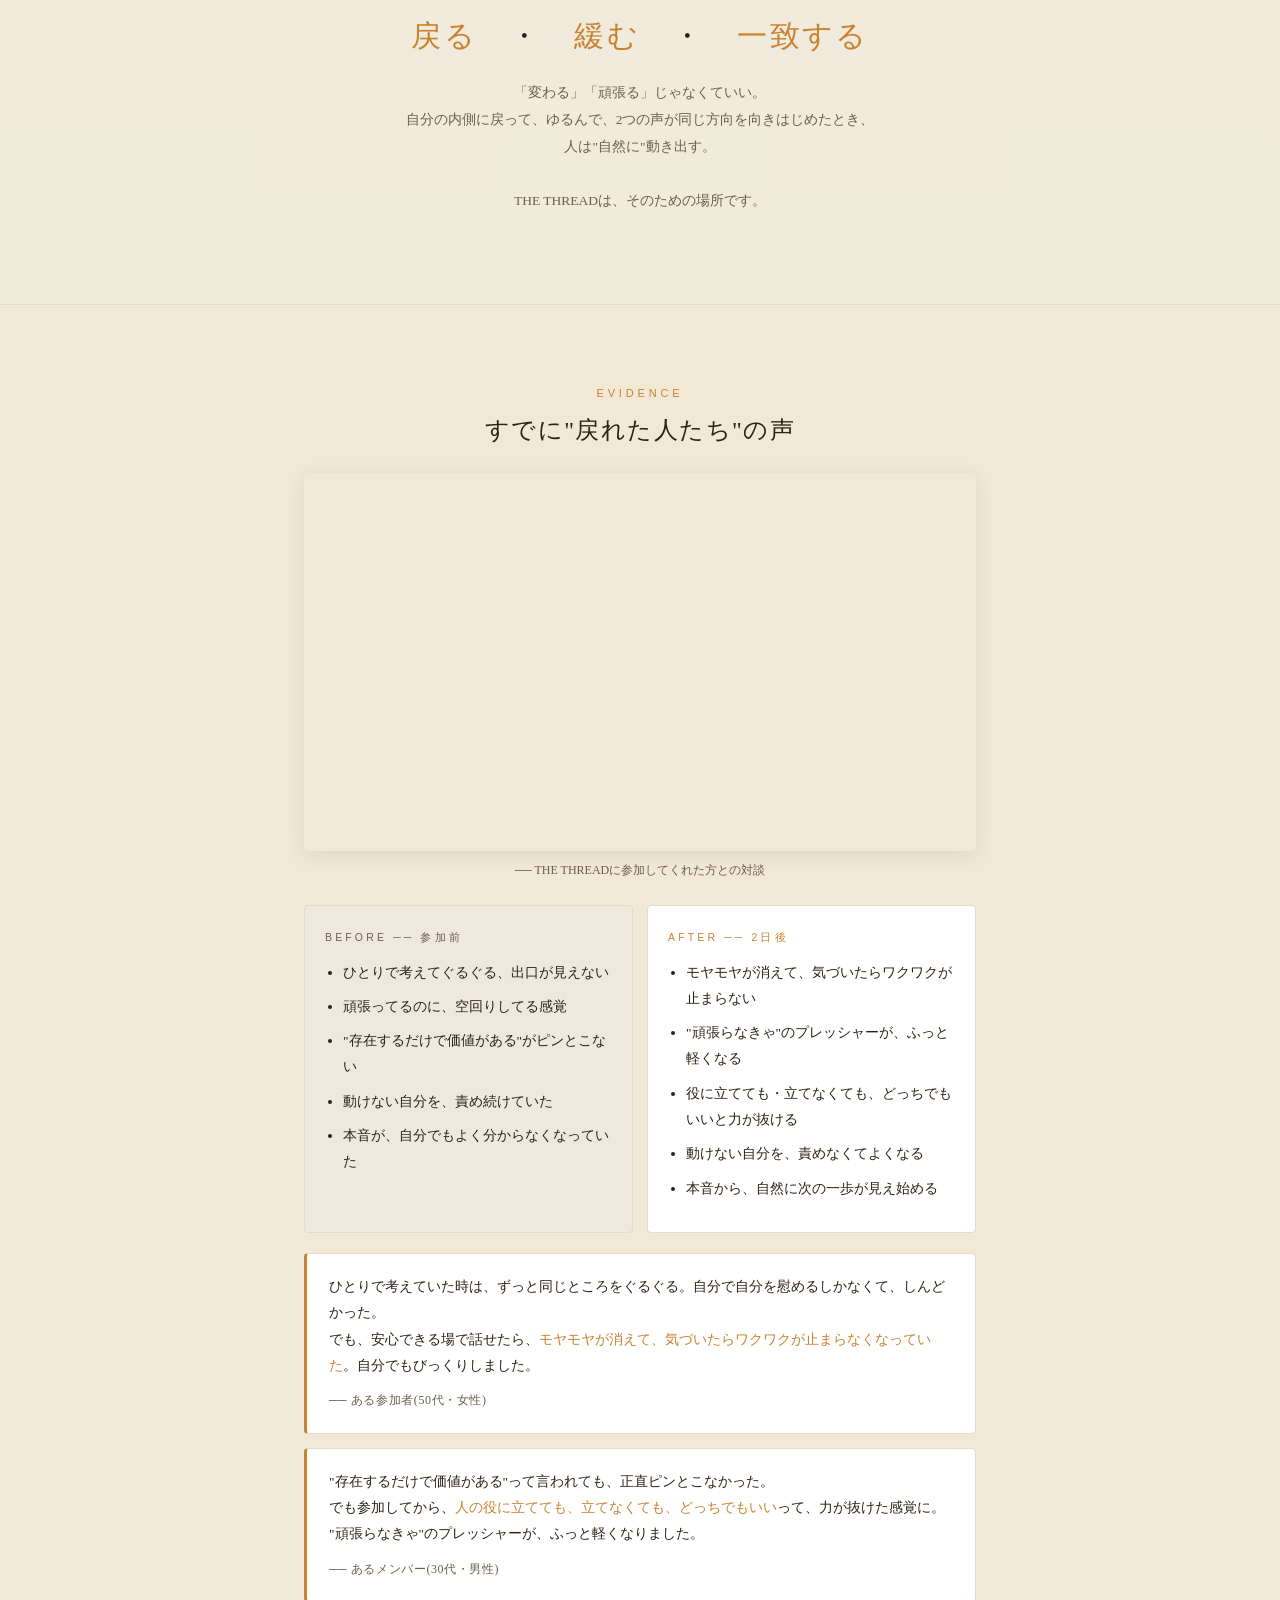
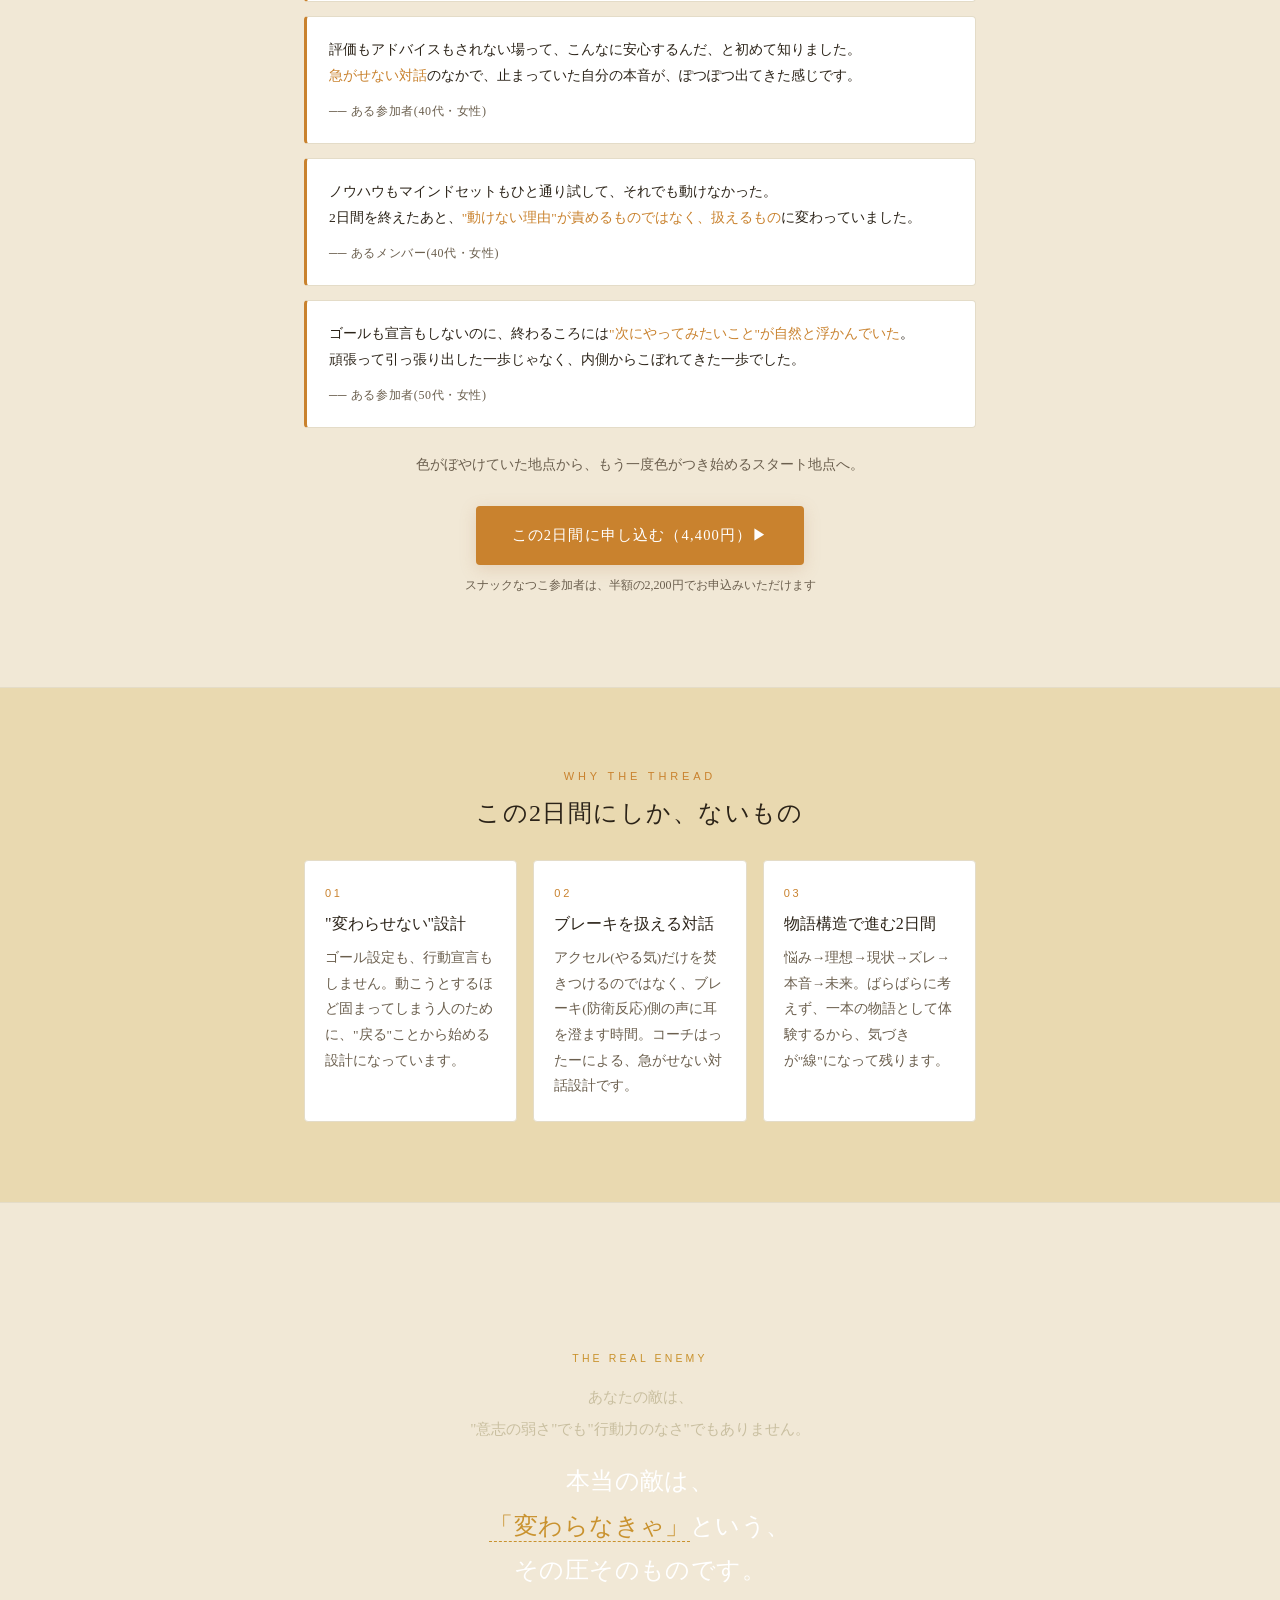
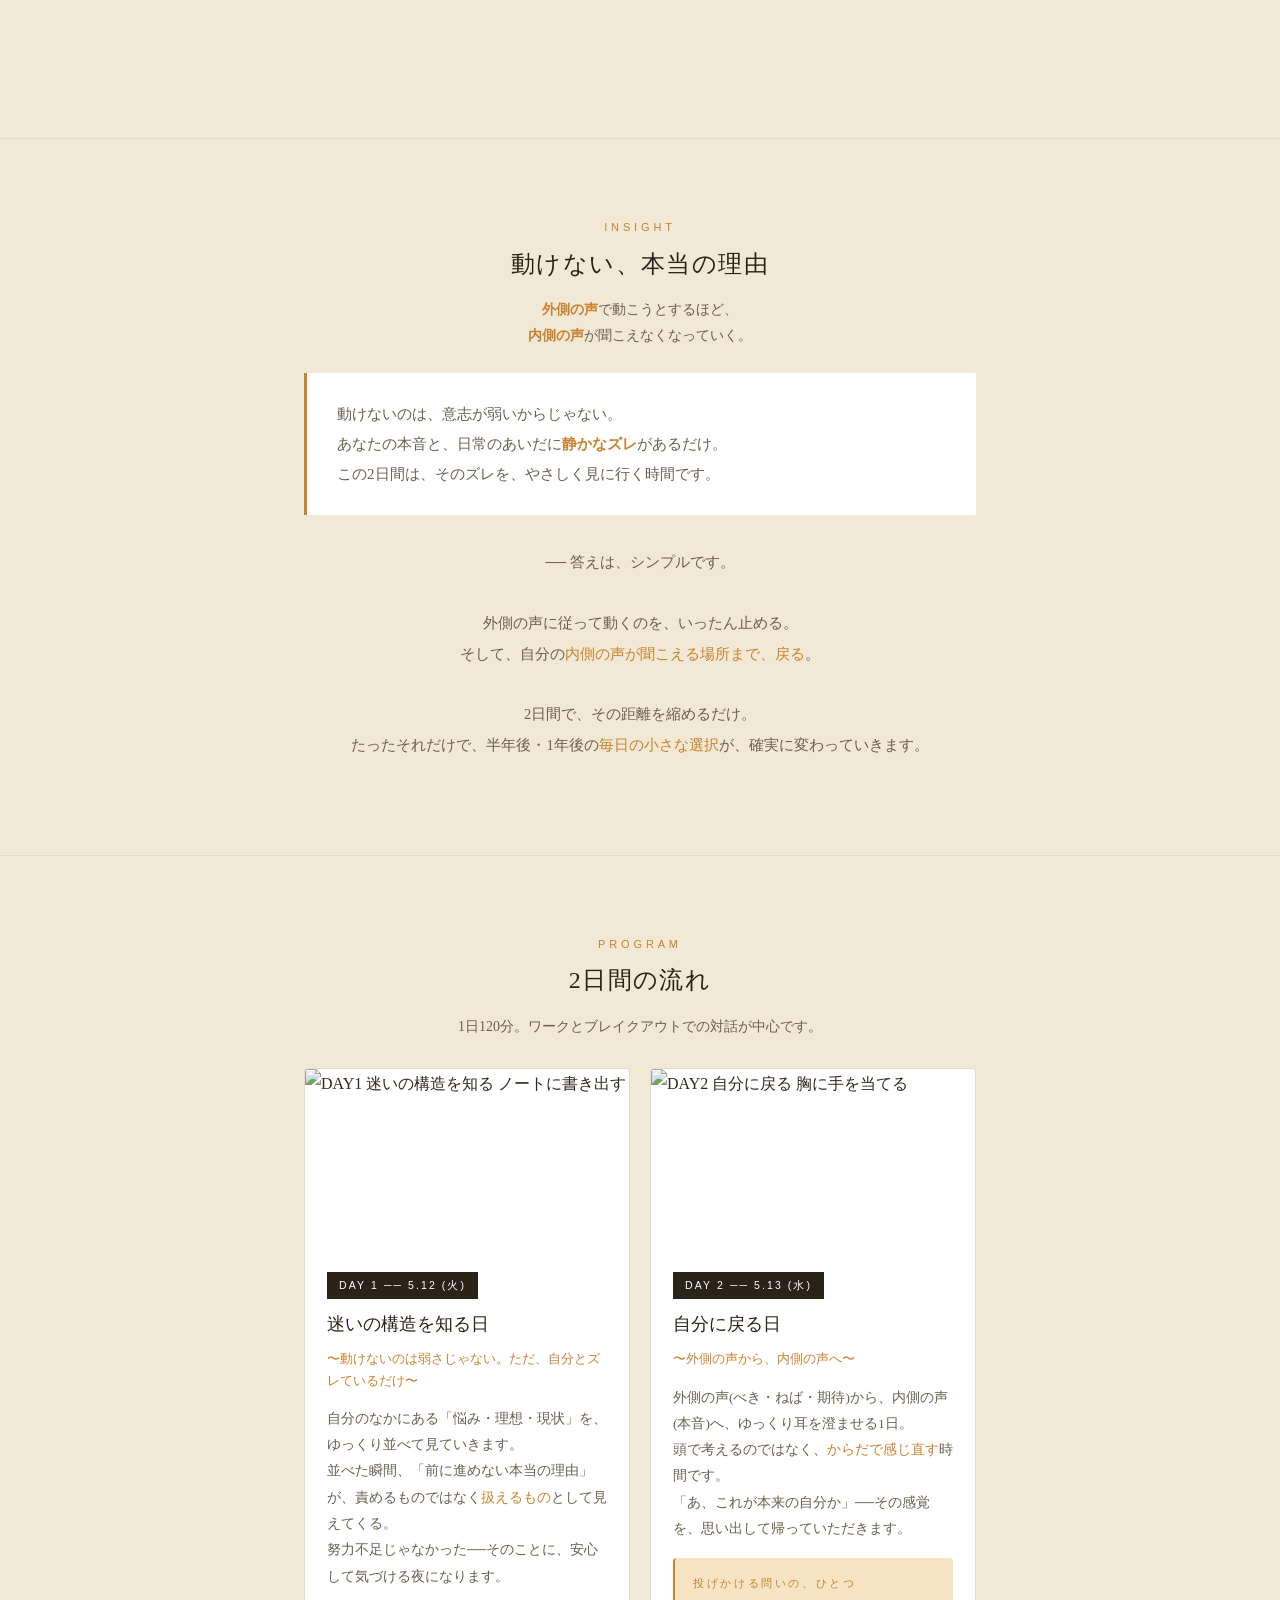
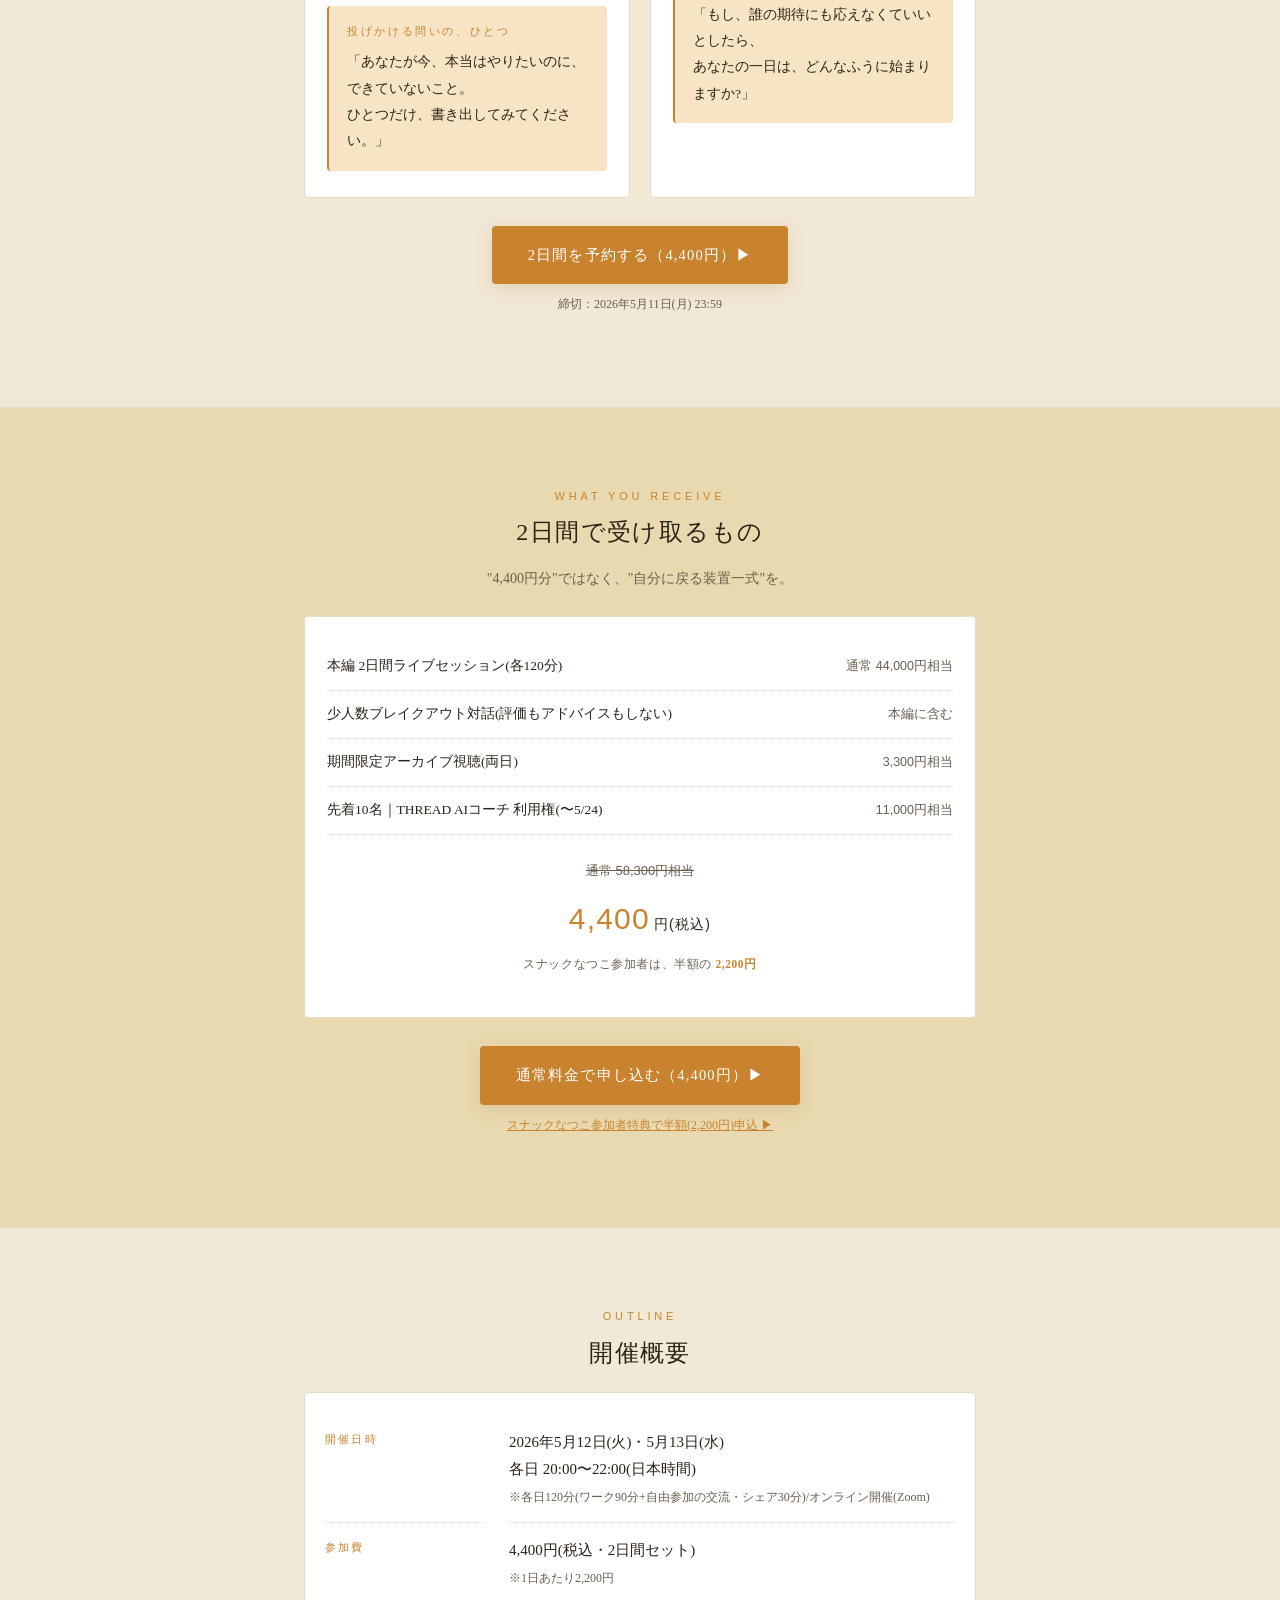
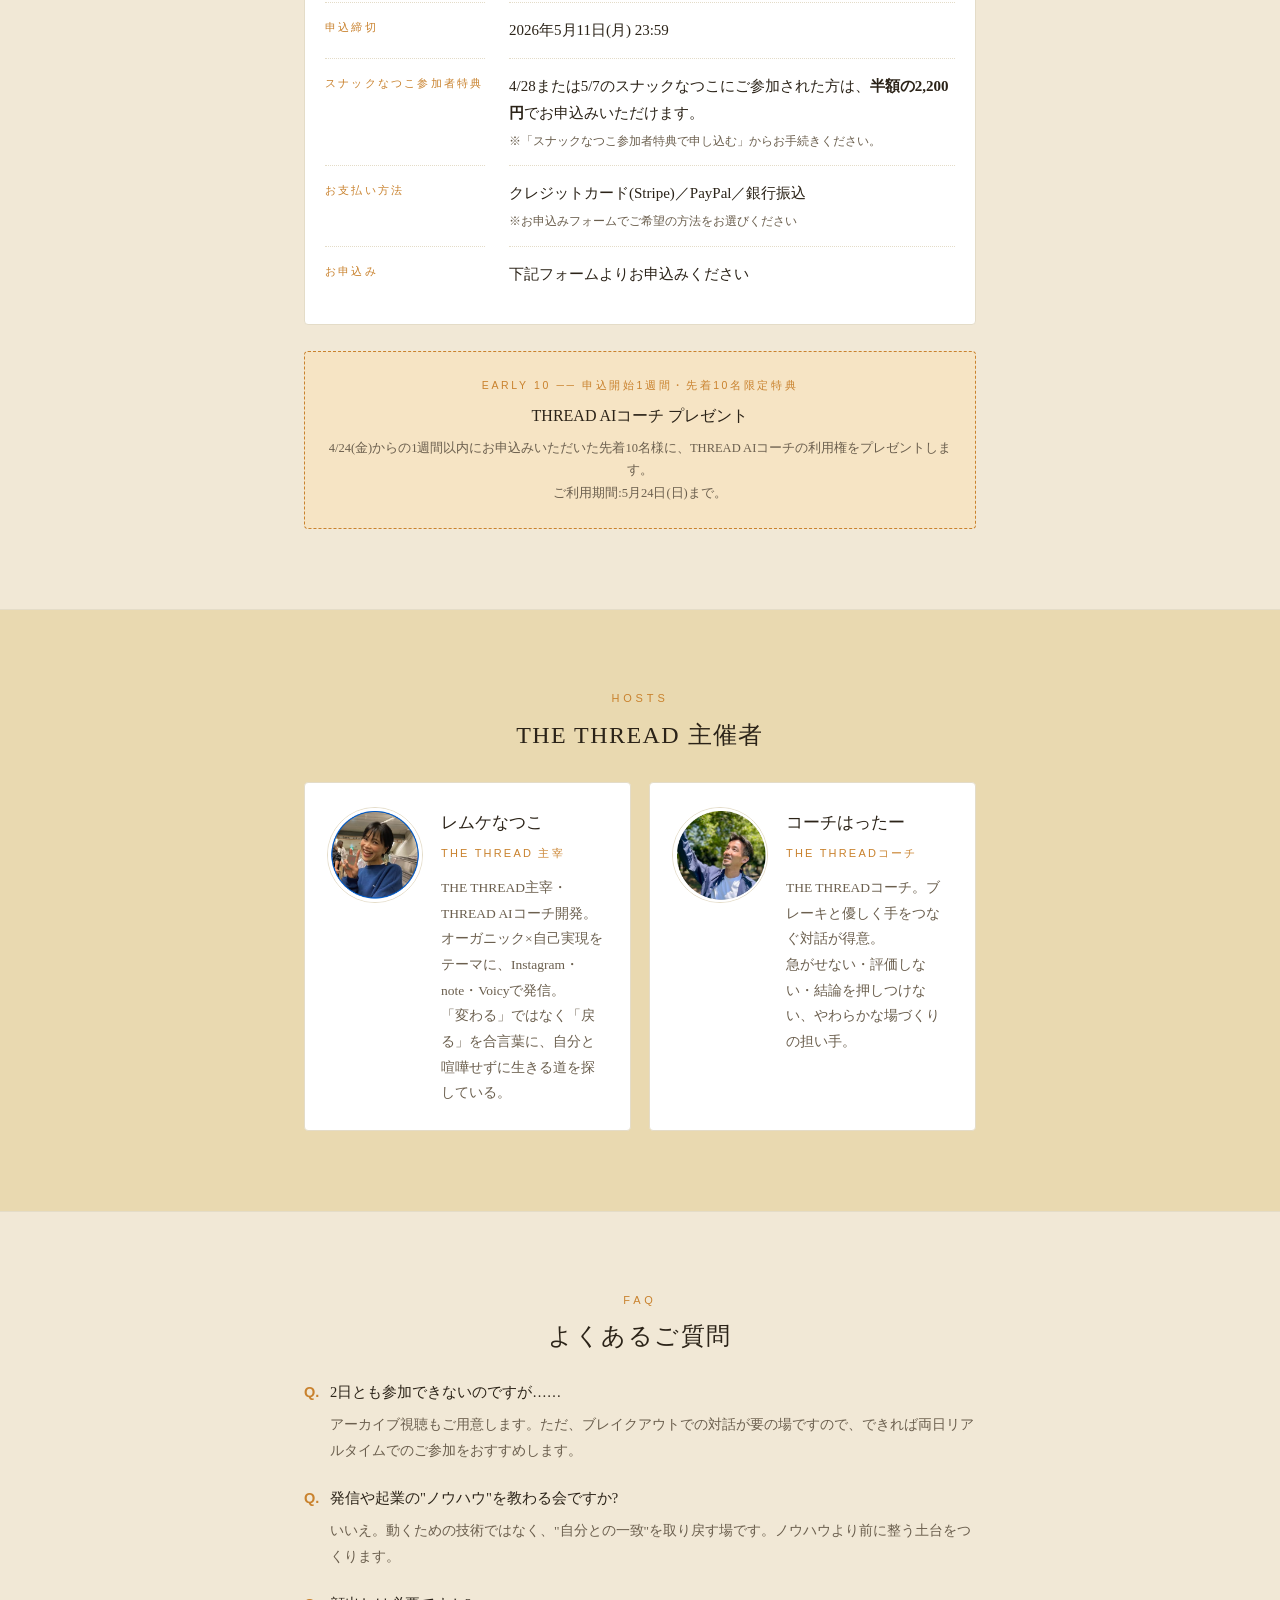
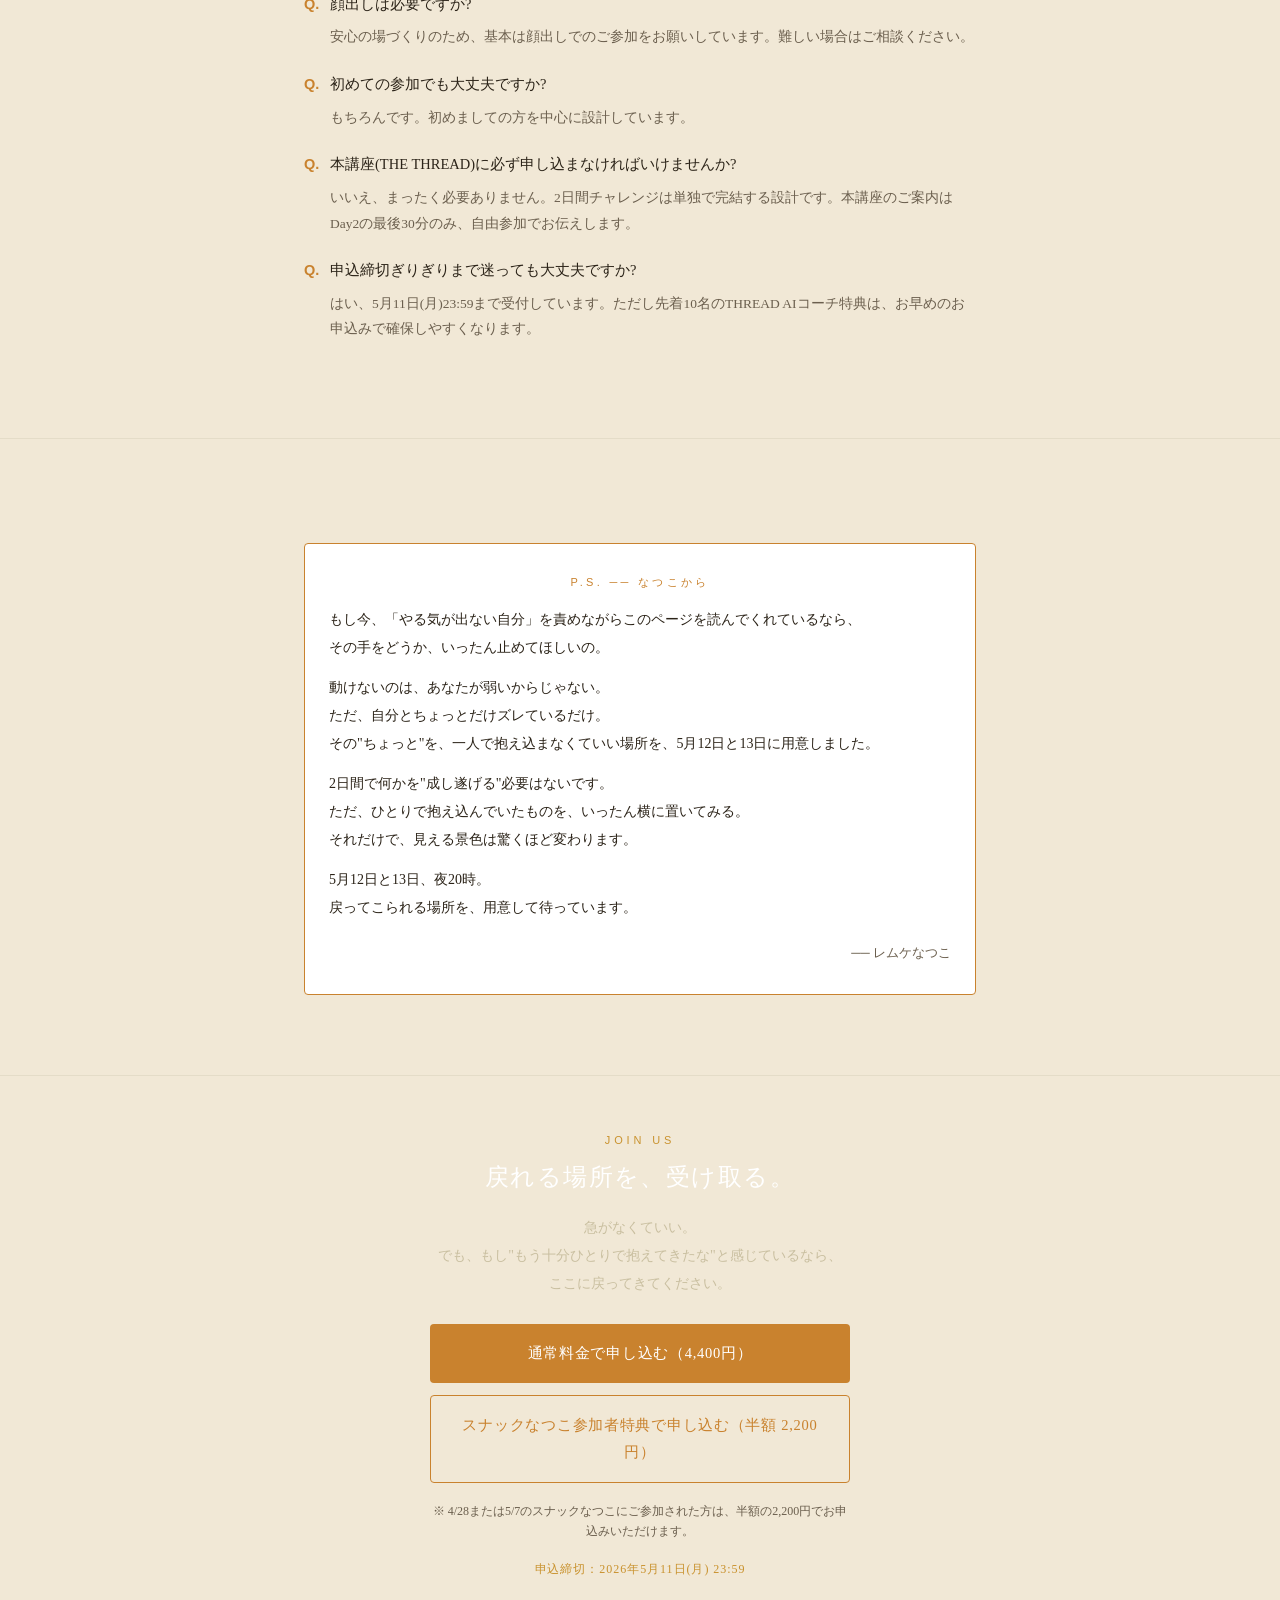
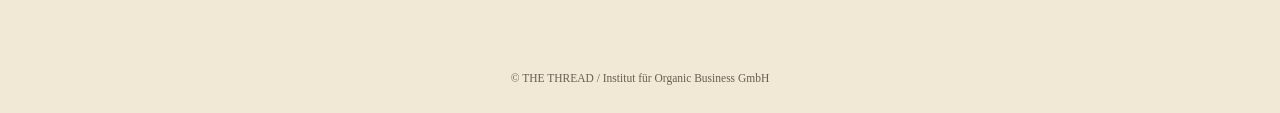
==== commit a8c40811: "2dayサブページもE案(藍と金)に統一" ====
--- a/2day/index.html
+++ b/2day/index.html
@@ -7,12 +7,12 @@
 <style>
   /* mobile-first design — base styles optimised for 375-414px width */
   :root{
-    --bg:#f8f5ef;
-    --ink:#2a2622;
-    --sub:#6b6158;
-    --accent:#c08a5e;
-    --accent-soft:#fdf6ec;
-    --line:#e6ddd0;
+    --bg:#F1E8D6;
+    --ink:#2B2318;
+    --sub:#6B5F4E;
+    --accent:#C9822E;
+    --accent-soft:#F6E4C4;
+    --line:#E4DCC8;
     --card:#ffffff;
   }
   *{box-sizing:border-box}
@@ -278,10 +278,10 @@
   .faq dd{margin:8px 0 0 26px;color:var(--sub);font-size:13.5px;line-height:1.9}
 
   /* CTA section */
-  .cta{background:var(--ink);color:#fff;padding:56px 20px;text-align:center}
+  .cta{background:var(--night);color:#fff;padding:56px 20px;text-align:center}
   .cta h2{color:#fff}
-  .cta h2 .en{color:#e0b88f}
-  .cta p{color:#d8cfc3;margin:18px 0 26px;font-size:14px;line-height:2}
+  .cta h2 .en{color:#C9922E}
+  .cta p{color:#C9BFA0;margin:18px 0 26px;font-size:14px;line-height:2}
   .btn{
     display:block;
     width:100%;
@@ -296,7 +296,7 @@
     box-shadow:0 4px 16px rgba(192,138,94,.3);
   }
   .btn:active{transform:translateY(1px)}
-  .deadline{margin-top:16px;font-size:12px;color:#e0b88f;letter-spacing:.08em}
+  .deadline{margin-top:16px;font-size:12px;color:#C9922E;letter-spacing:.08em}
 
   /* sticky mobile CTA */
   .sticky-cta{
@@ -376,21 +376,21 @@
 
   /* N: 隠れた敵 */
   .enemy{
-    background:var(--ink);
-    color:#f1ebde;
+    background:var(--night);
+    color:#F4EEDF;
     padding:40px 24px;
     border-radius:4px;
     text-align:center;
     margin:10px 0;
   }
   .enemy .label{
-    color:#e0b88f;
+    color:#C9922E;
     font-size:10.5px;
     letter-spacing:.3em;
     margin-bottom:14px;
     font-family:sans-serif;
   }
-  .enemy .line{font-size:15px;line-height:2.1;margin:0 0 14px;color:#d8cfc3}
+  .enemy .line{font-size:15px;line-height:2.1;margin:0 0 14px;color:#C9BFA0}
   .enemy .punch{
     font-size:20px;
     line-height:1.85;
@@ -399,7 +399,7 @@
     font-weight:500;
     letter-spacing:.02em;
   }
-  .enemy .punch strong{color:#e0b88f;font-weight:500;border-bottom:1px dashed #e0b88f;padding-bottom:2px}
+  .enemy .punch strong{color:#C9922E;font-weight:500;border-bottom:1px dashed #C9922E;padding-bottom:2px}
 
   /* checklist */
   .checklist{background:var(--card);border:1px solid var(--line);border-radius:4px;padding:22px 20px;margin-top:20px}
@@ -821,7 +821,7 @@
 </section>
 
 <!-- U: Unique（独自の価値） -->
-<section style="background:#f1ebde">
+<section style="background:#E9D9B0">
   <div class="wrap">
     <h2><span class="en">WHY THE THREAD</span>この2日間にしか、ないもの</h2>
     <div class="unique-grid">
@@ -937,7 +937,7 @@
 </section>
 
 <!-- 価格 / 受け取れるもの -->
-<section style="background:#f1ebde">
+<section style="background:#E9D9B0">
   <div class="wrap">
     <h2><span class="en">WHAT YOU RECEIVE</span>2日間で受け取るもの</h2>
     <p class="lead-copy center">"4,400円分"ではなく、"自分に戻る装置一式"を。</p>
@@ -984,7 +984,7 @@
   </div>
 </section>
 
-<section style="background:#f1ebde">
+<section style="background:#E9D9B0">
   <div class="wrap">
     <h2><span class="en">HOSTS</span>THE THREAD 主催者</h2>
     <div class="host">
